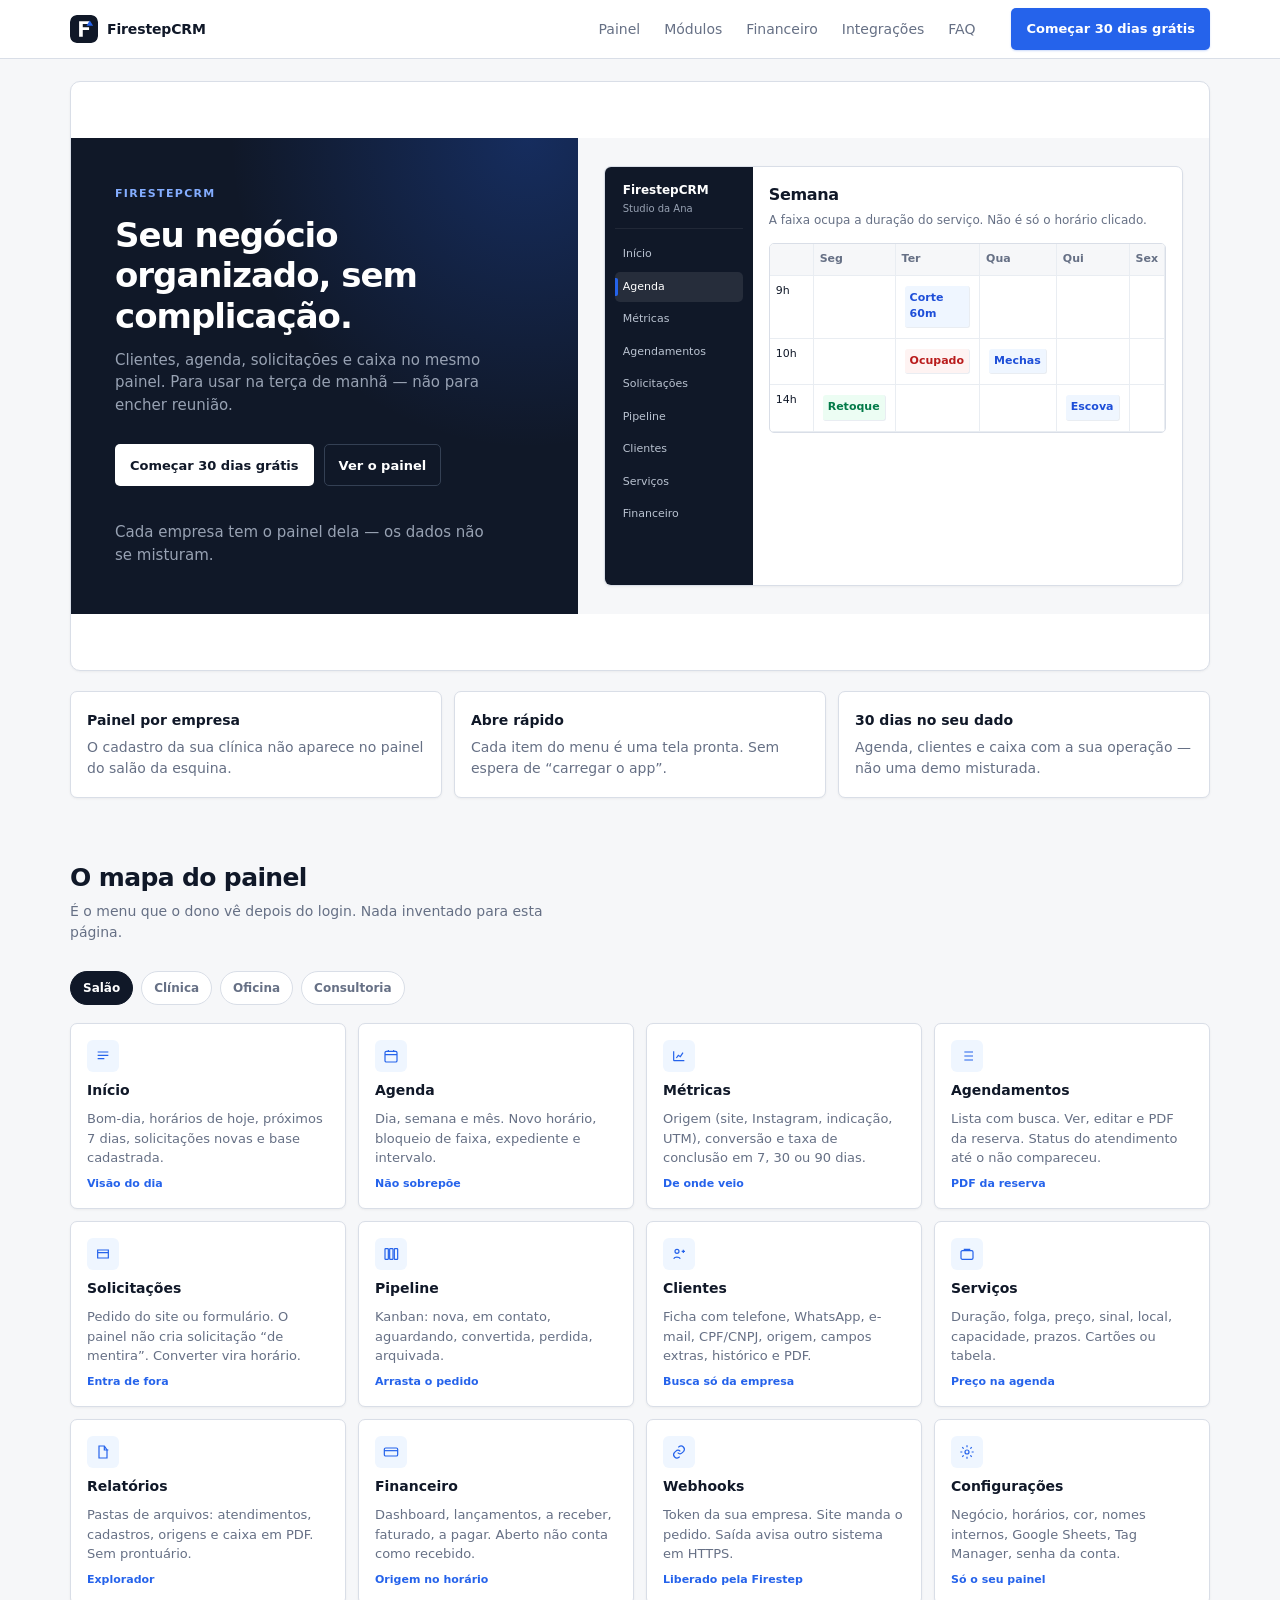
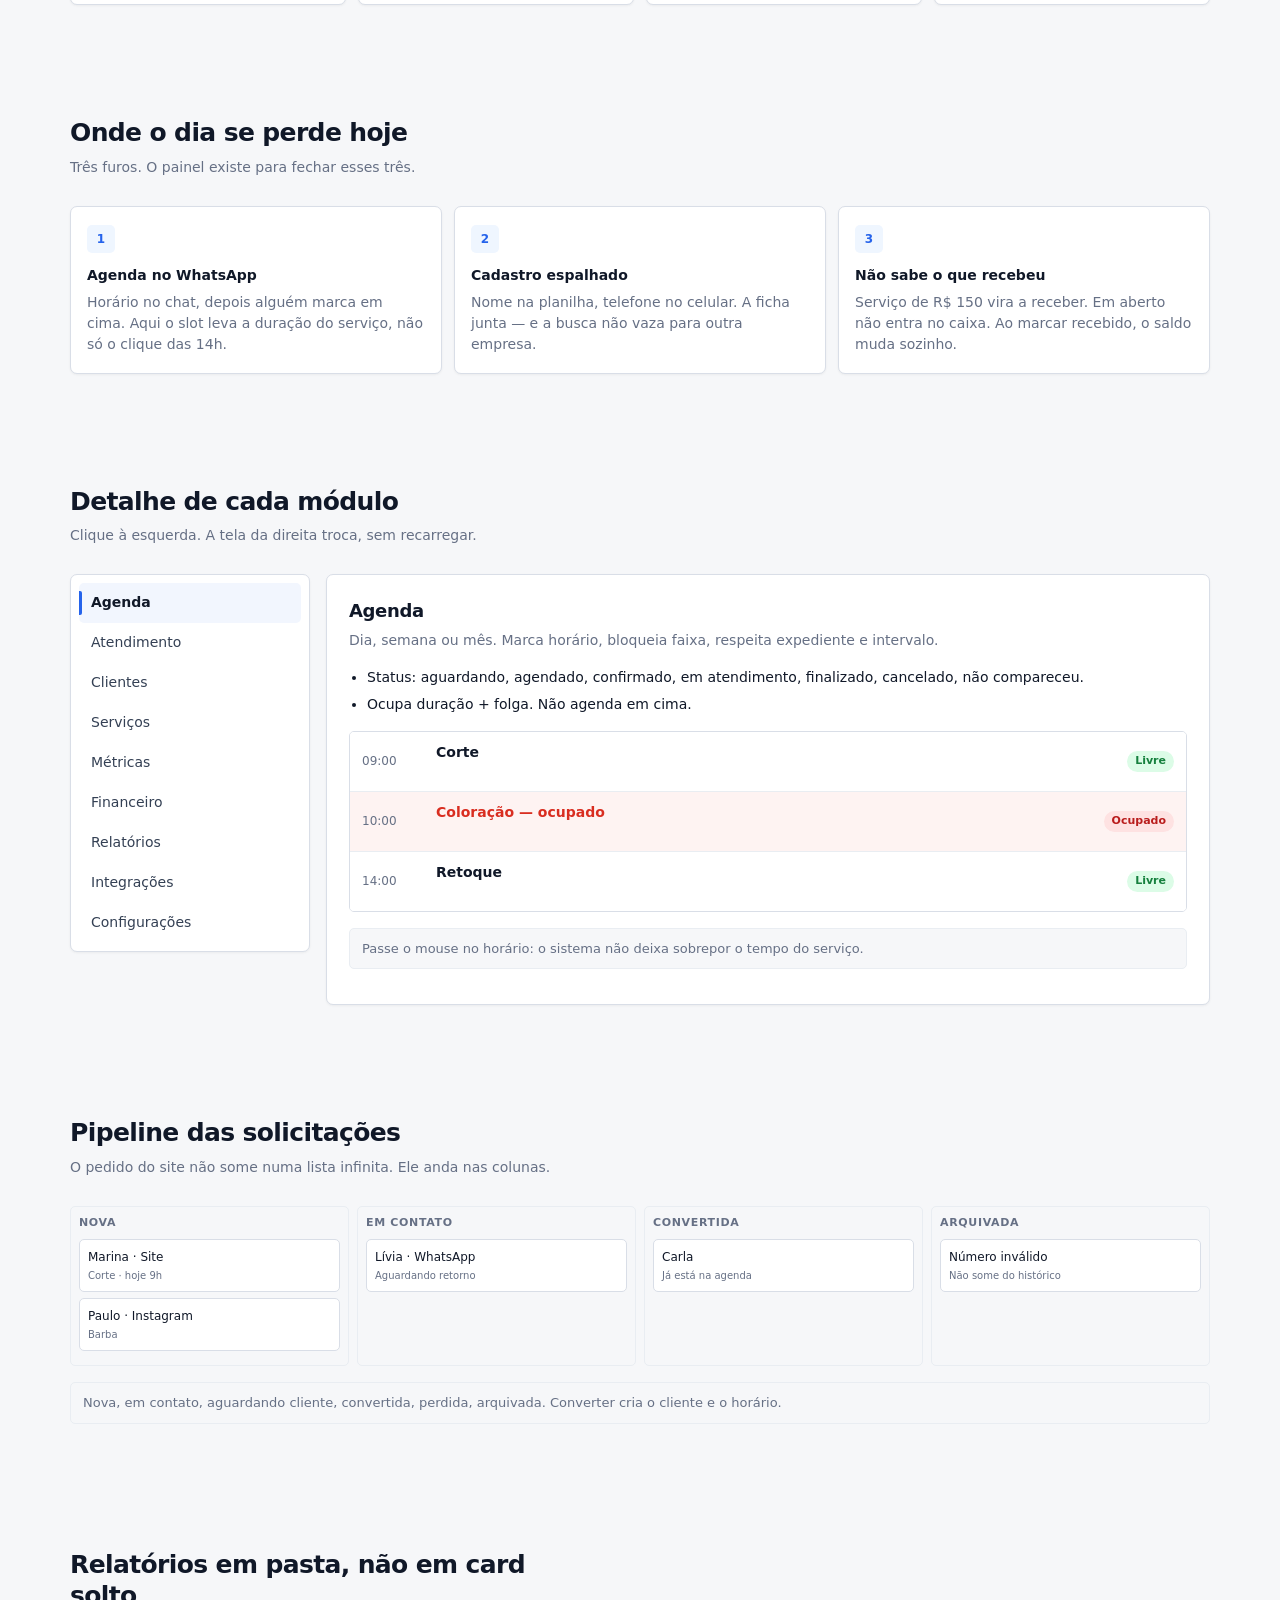
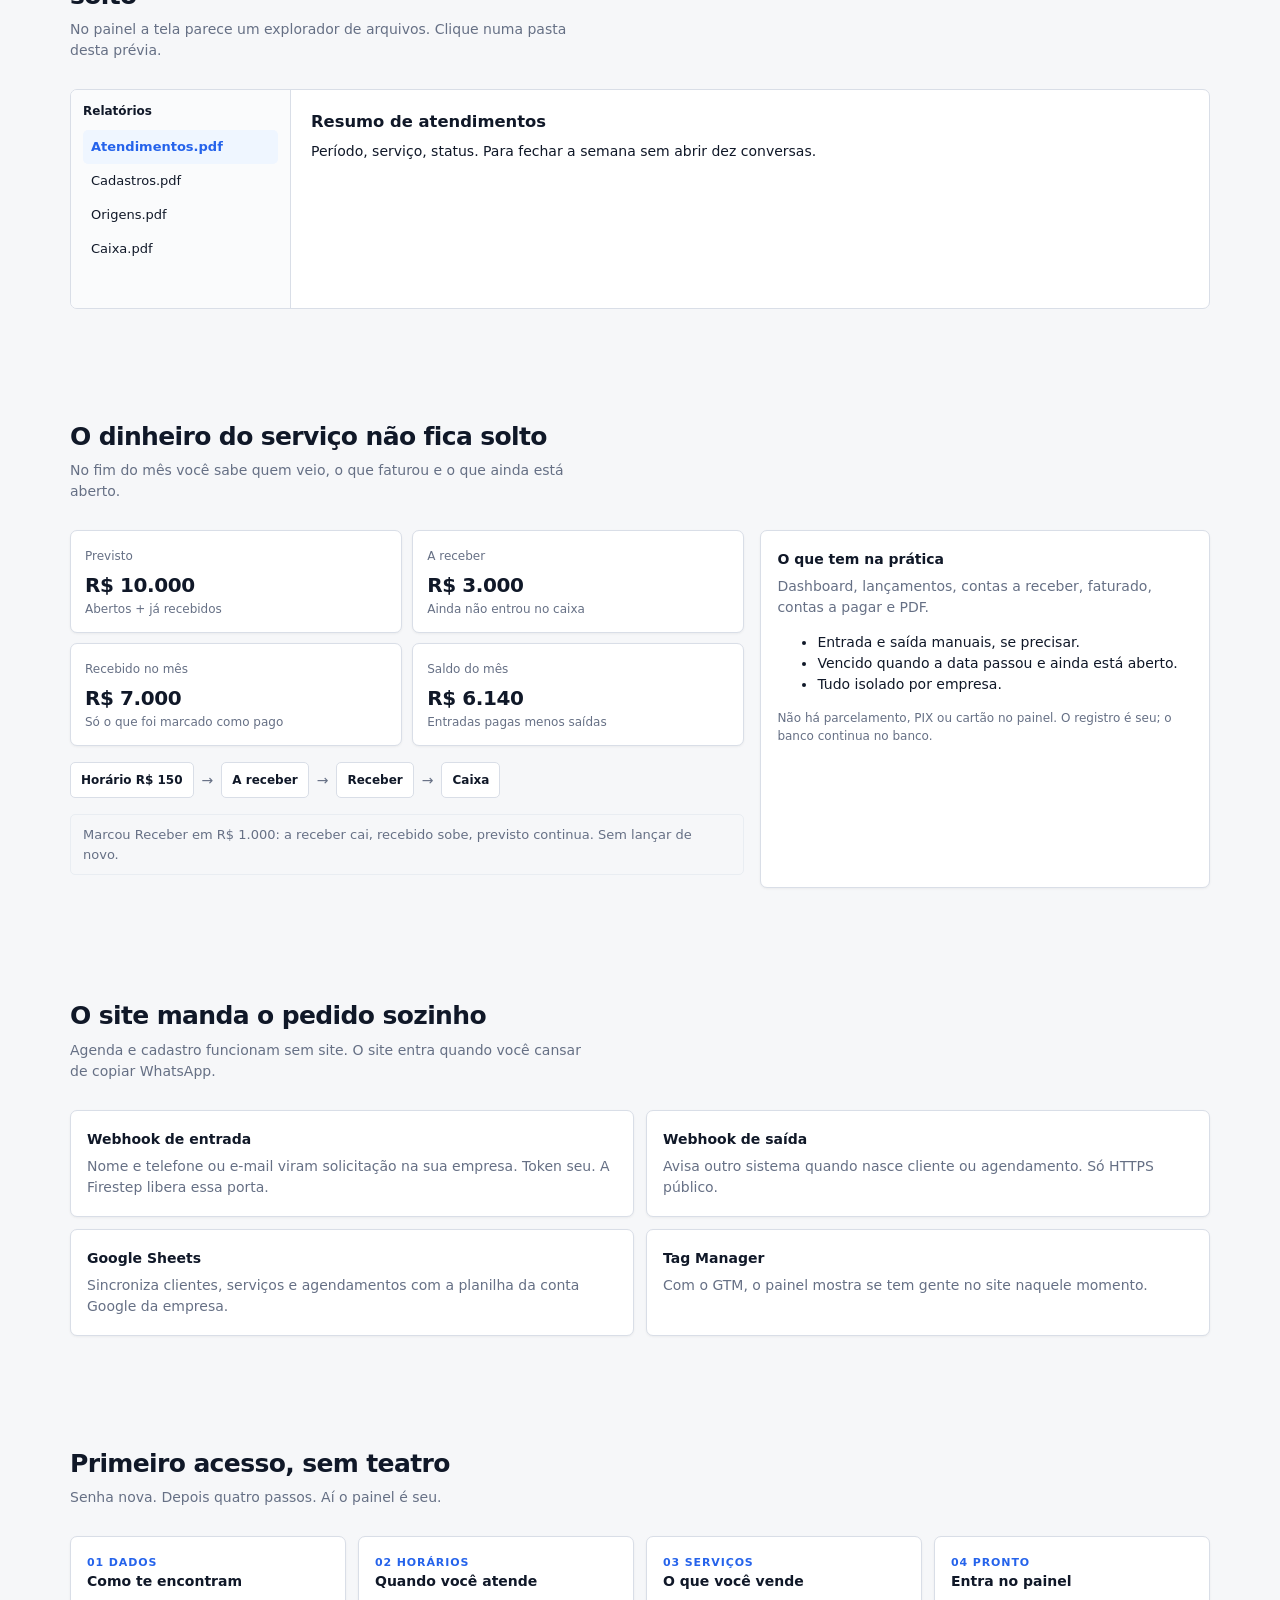
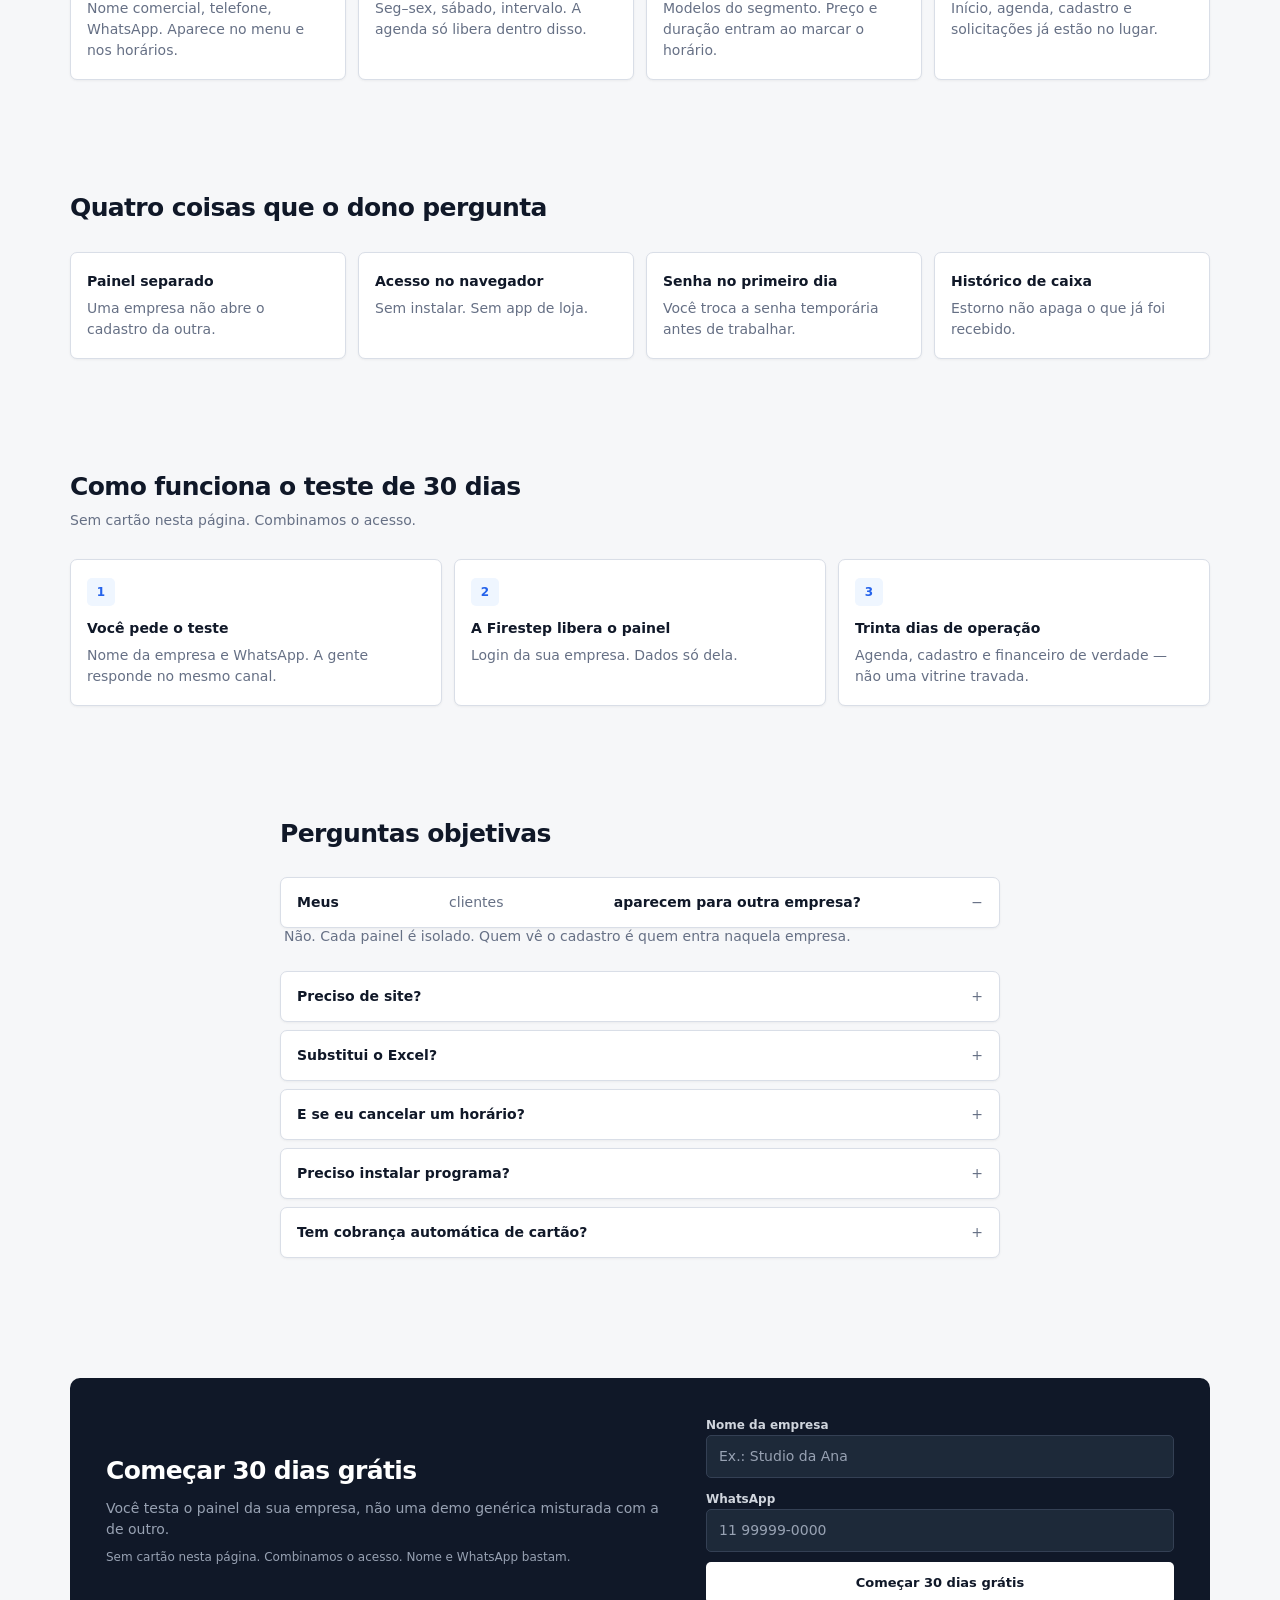
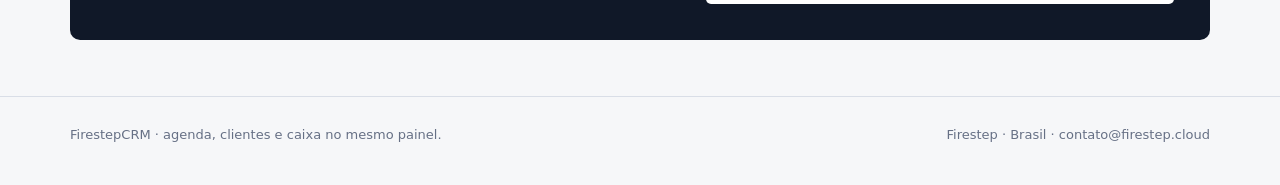
==== Firestep.cloud/index.html @ 58e5aec6 "Sync the landing copy and form with the standalone Vercel deploy. Co-authored-by: Cursor <cursoragen" ====
<!DOCTYPE html>
<html lang="pt-BR">
<head>
  <meta charset="utf-8">
  <meta name="viewport" content="width=device-width, initial-scale=1">
  <title>FirestepCRM | Agenda, clientes e caixa no mesmo painel</title>
  <meta name="description" content="CRM para salão, clínica, oficina e serviços: agenda que respeita a duração, ficha de clientes, pedidos do site, pipeline, métricas, PDFs e financeiro com contas a receber. Teste 30 dias grátis. Cada empresa no próprio painel.">
  <meta name="robots" content="index, follow">
  <meta name="author" content="Firestep">
  <meta name="theme-color" content="#101828">
  <link rel="canonical" href="https://firestep.cloud/">
  <link rel="icon" href="favicon.svg" type="image/svg+xml">
  <link rel="apple-touch-icon" href="favicon.svg">
  <meta property="og:type" content="website">
  <meta property="og:locale" content="pt_BR">
  <meta property="og:site_name" content="FirestepCRM">
  <meta property="og:url" content="https://firestep.cloud/">
  <meta property="og:title" content="FirestepCRM | Agenda, clientes e caixa no mesmo painel">
  <meta property="og:description" content="Painel por empresa: agenda, cadastro, pedidos do site e contas a receber. 30 dias para testar com os seus dados.">
  <meta property="og:image" content="https://firestep.cloud/favicon.svg">
  <meta name="twitter:card" content="summary">
  <meta name="twitter:title" content="FirestepCRM | Agenda, clientes e caixa no mesmo painel">
  <meta name="twitter:description" content="CRM operacional para quem agenda clientes. Teste grátis de 30 dias.">
  <link rel="stylesheet" href="styles.css">
  <script type="application/ld+json">
  {
    "@context": "https://schema.org",
    "@graph": [
      {
        "@type": "SoftwareApplication",
        "name": "FirestepCRM",
        "applicationCategory": "BusinessApplication",
        "operatingSystem": "Web",
        "url": "https://firestep.cloud/",
        "description": "Painel web por empresa com agenda, clientes, solicitações, pipeline, serviços, métricas, relatórios PDF, financeiro e webhooks.",
        "offers": {
          "@type": "Offer",
          "price": "0",
          "priceCurrency": "BRL",
          "description": "Teste gratuito de 30 dias"
        },
        "featureList": [
          "Agenda dia, semana e mês",
          "Agendamentos com PDF da reserva",
          "Solicitações do site por webhook",
          "Pipeline kanban",
          "Cadastro de clientes e campos extras",
          "Catálogo de serviços com duração e preço",
          "Métricas de origem e conversão",
          "Relatórios em PDF",
          "Financeiro: a receber, faturado, a pagar, lançamentos",
          "Google Sheets e Google Tag Manager",
          "Painel isolado por empresa"
        ],
        "publisher": { "@type": "Organization", "name": "Firestep", "url": "https://firestep.cloud/" }
      },
      {
        "@type": "FAQPage",
        "mainEntity": [
          { "@type": "Question", "name": "Meus clientes aparecem para outra empresa?", "acceptedAnswer": { "@type": "Answer", "text": "Não. Cada painel é isolado. Quem vê o cadastro é quem entra naquela empresa." } },
          { "@type": "Question", "name": "Preciso de site?", "acceptedAnswer": { "@type": "Answer", "text": "Não. Agenda e cadastro funcionam sozinhos. O site só entra se você quiser que o formulário caia no painel." } },
          { "@type": "Question", "name": "Substitui o Excel?", "acceptedAnswer": { "@type": "Answer", "text": "Agenda, cadastro e caixa passam a ter a mesma origem. A planilha vira exportação, não o lugar onde o horário mora." } },
          { "@type": "Question", "name": "E se eu cancelar um horário?", "acceptedAnswer": { "@type": "Answer", "text": "Se ainda não recebeu, a conta a receber sai da projeção. Se já recebeu, o histórico fica e o estorno entra no caixa." } },
          { "@type": "Question", "name": "Preciso instalar programa?", "acceptedAnswer": { "@type": "Answer", "text": "Não. É o painel no navegador. Não há app nas lojas." } },
          { "@type": "Question", "name": "Tem cobrança automática de cartão?", "acceptedAnswer": { "@type": "Answer", "text": "Não. O financeiro registra o valor. PIX, boleto e maquininha continuam onde você já usa." } }
        ]
      }
    ]
  }
  </script>
</head>
<body>
  <a class="skip" href="#conteudo">Ir para o conteúdo</a>

  <header class="site-head" id="topo">
    <div class="wrap inner">
      <a class="logo" href="#topo">
        <img src="favicon.svg" width="28" height="28" alt="">
        FirestepCRM
      </a>
      <nav class="nav-main" aria-label="Seções">
        <a href="#mapa">Painel</a>
        <a href="#modulos">Módulos</a>
        <a href="#financeiro">Financeiro</a>
        <a href="#integracoes">Integrações</a>
        <a href="#faq">FAQ</a>
      </nav>
      <a class="btn btn-primary head-cta" href="#teste">Começar 30 dias grátis</a>
      <button class="hamb" type="button" aria-expanded="false" aria-controls="menu-m" aria-label="Abrir menu">☰</button>
    </div>
    <div class="wrap mobile-nav" id="menu-m" hidden>
      <a href="#mapa">Painel</a>
      <a href="#modulos">Módulos</a>
      <a href="#financeiro">Financeiro</a>
      <a href="#integracoes">Integrações</a>
      <a href="#faq">FAQ</a>
      <a class="btn btn-primary btn-wide" href="#teste" style="margin-top:8px">Começar 30 dias grátis</a>
    </div>
  </header>

  <main id="conteudo">
    <div class="wrap">
      <section class="hero" aria-labelledby="hero-title">
        <div class="hero-copy">
          <div>
            <div class="kicker">FIRESTEPCRM</div>
            <h1 id="hero-title">Seu negócio organizado, sem complicação.</h1>
            <p>
              <span data-term="clients">Clientes</span>, agenda, solicitações e caixa no mesmo painel.
              Para usar na terça de manhã — não para encher reunião.
            </p>
            <div class="hero-actions">
              <a class="btn btn-navy btn-wide-m" href="#teste">Começar 30 dias grátis</a>
              <a class="btn btn-ghost btn-wide-m" href="#mapa" style="background:transparent;color:#fff;border-color:#344054">Ver o painel</a>
            </div>
          </div>
          <p class="proof">Cada empresa tem o painel dela — os dados não se misturam.</p>
        </div>
        <div class="hero-panel">
          <div class="mock" role="img" aria-label="Prévia da agenda no painel FirestepCRM">
            <div class="mock-side" aria-hidden="true">
              <div class="mock-brand">FirestepCRM<small>Studio da Ana</small></div>
              <div class="mock-nav">
                <span>Início</span>
                <b>Agenda</b>
                <span>Métricas</span>
                <span>Agendamentos</span>
                <span>Solicitações</span>
                <span>Pipeline</span>
                <span data-term="clients">Clientes</span>
                <span>Serviços</span>
                <span>Financeiro</span>
              </div>
            </div>
            <div class="mock-main">
              <p class="mock-h">Semana</p>
              <p class="mock-sub">A faixa ocupa a duração do serviço. Não é só o horário clicado.</p>
              <div class="cal" aria-hidden="true">
                <b></b><b>Seg</b><b>Ter</b><b>Qua</b><b>Qui</b><b>Sex</b>
                <span>9h</span><i></i><i><span class="ev">Corte 60m</span></i><i></i><i></i><i></i>
                <span>10h</span><i></i><i><span class="ev ev2">Ocupado</span></i><i><span class="ev">Mechas</span></i><i></i><i></i>
                <span>14h</span><i><span class="ev ev3">Retoque</span></i><i></i><i></i><i><span class="ev">Escova</span></i><i></i>
              </div>
            </div>
          </div>
        </div>
      </section>

      <div class="trust" id="produto">
        <article>
          <h3>Painel por empresa</h3>
          <p>O cadastro da sua clínica não aparece no painel do salão da esquina.</p>
        </article>
        <article>
          <h3>Abre rápido</h3>
          <p>Cada item do menu é uma tela pronta. Sem espera de “carregar o app”.</p>
        </article>
        <article>
          <h3>30 dias no seu dado</h3>
          <p>Agenda, <span data-term="clients-l">clientes</span> e caixa com a sua operação — não uma demo misturada.</p>
        </article>
      </div>
    </div>

    <section id="mapa">
      <div class="wrap">
        <div class="sec-head">
          <h2>O mapa do painel</h2>
          <p>É o menu que o dono vê depois do login. Nada inventado para esta página.</p>
        </div>
        <div class="chips" role="group" aria-label="Tipo de negócio">
          <button class="chip" type="button" data-seg="salao" aria-pressed="true">Salão</button>
          <button class="chip" type="button" data-seg="clinica" aria-pressed="false">Clínica</button>
          <button class="chip" type="button" data-seg="oficina" aria-pressed="false">Oficina</button>
          <button class="chip" type="button" data-seg="consultoria" aria-pressed="false">Consultoria</button>
        </div>
        <div class="map">
          <a href="#modulos">
            <span class="ico-box" aria-hidden="true"><svg viewBox="0 0 24 24" fill="none" stroke="currentColor" stroke-width="1.8"><path d="M4 11h16M4 6h16M4 16h10"/></svg></span>
            <h3>Início</h3>
            <p>Bom-dia, horários de hoje, próximos 7 dias, solicitações novas e base cadastrada.</p>
            <span class="tag">Visão do dia</span>
          </a>
          <a href="#modulos">
            <span class="ico-box" aria-hidden="true"><svg viewBox="0 0 24 24" fill="none" stroke="currentColor" stroke-width="1.8"><rect x="3" y="5" width="18" height="16" rx="2"/><path d="M3 10h18M8 5V3M16 5V3"/></svg></span>
            <h3>Agenda</h3>
            <p>Dia, semana e mês. Novo horário, bloqueio de faixa, expediente e intervalo.</p>
            <span class="tag">Não sobrepõe</span>
          </a>
          <a href="#modulos">
            <span class="ico-box" aria-hidden="true"><svg viewBox="0 0 24 24" fill="none" stroke="currentColor" stroke-width="1.8"><path d="M4 19V5M4 19h16M8 15l3-4 3 2 4-6"/></svg></span>
            <h3>Métricas</h3>
            <p>Origem (site, Instagram, indicação, UTM), conversão e taxa de conclusão em 7, 30 ou 90 dias.</p>
            <span class="tag">De onde veio</span>
          </a>
          <a href="#modulos">
            <span class="ico-box" aria-hidden="true"><svg viewBox="0 0 24 24" fill="none" stroke="currentColor" stroke-width="1.8"><path d="M8 6h13M8 12h13M8 18h13M3 6h.01M3 12h.01M3 18h.01"/></svg></span>
            <h3>Agendamentos</h3>
            <p>Lista com busca. Ver, editar e PDF da reserva. Status do atendimento até o não compareceu.</p>
            <span class="tag">PDF da reserva</span>
          </a>
          <a href="#modulos">
            <span class="ico-box" aria-hidden="true"><svg viewBox="0 0 24 24" fill="none" stroke="currentColor" stroke-width="1.8"><path d="M4 6h16v12H4zM4 10h16"/></svg></span>
            <h3>Solicitações</h3>
            <p>Pedido do site ou formulário. O painel não cria solicitação “de mentira”. Converter vira horário.</p>
            <span class="tag">Entra de fora</span>
          </a>
          <a href="#pipeline">
            <span class="ico-box" aria-hidden="true"><svg viewBox="0 0 24 24" fill="none" stroke="currentColor" stroke-width="1.8"><rect x="3" y="4" width="5" height="16" rx="1"/><rect x="10" y="4" width="5" height="16" rx="1"/><rect x="17" y="4" width="5" height="16" rx="1"/></svg></span>
            <h3>Pipeline</h3>
            <p>Kanban: nova, em contato, aguardando, convertida, perdida, arquivada.</p>
            <span class="tag">Arrasta o pedido</span>
          </a>
          <a href="#modulos">
            <span class="ico-box" aria-hidden="true"><svg viewBox="0 0 24 24" fill="none" stroke="currentColor" stroke-width="1.8"><circle cx="9" cy="8" r="3"/><path d="M4 19c1.5-3 8-3 10 0M16 8h5M18.5 5.5v5"/></svg></span>
            <h3 data-term="clients">Clientes</h3>
            <p>Ficha com telefone, WhatsApp, e-mail, CPF/CNPJ, origem, campos extras, histórico e PDF.</p>
            <span class="tag">Busca só da empresa</span>
          </a>
          <a href="#modulos">
            <span class="ico-box" aria-hidden="true"><svg viewBox="0 0 24 24" fill="none" stroke="currentColor" stroke-width="1.8"><rect x="3" y="7" width="18" height="13" rx="2"/><path d="M8 7V5h8v2"/></svg></span>
            <h3>Serviços</h3>
            <p>Duração, folga, preço, sinal, local, capacidade, prazos. Cartões ou tabela.</p>
            <span class="tag">Preço na agenda</span>
          </a>
          <a href="#relatorios">
            <span class="ico-box" aria-hidden="true"><svg viewBox="0 0 24 24" fill="none" stroke="currentColor" stroke-width="1.8"><path d="M14 3H6v18h12V9z"/><path d="M14 3v6h6"/></svg></span>
            <h3>Relatórios</h3>
            <p>Pastas de arquivos: atendimentos, cadastros, origens e caixa em PDF. Sem prontuário.</p>
            <span class="tag">Explorador</span>
          </a>
          <a href="#financeiro">
            <span class="ico-box" aria-hidden="true"><svg viewBox="0 0 24 24" fill="none" stroke="currentColor" stroke-width="1.8"><rect x="2" y="6" width="20" height="12" rx="2"/><path d="M2 10h20"/></svg></span>
            <h3>Financeiro</h3>
            <p>Dashboard, lançamentos, a receber, faturado, a pagar. Aberto não conta como recebido.</p>
            <span class="tag">Origem no horário</span>
          </a>
          <a href="#integracoes">
            <span class="ico-box" aria-hidden="true"><svg viewBox="0 0 24 24" fill="none" stroke="currentColor" stroke-width="1.8"><path d="M10 13a5 5 0 0 0 7 0l2-2a5 5 0 0 0-7-7l-1 1"/><path d="M14 11a5 5 0 0 0-7 0l-2 2a5 5 0 0 0 7 7l1-1"/></svg></span>
            <h3>Webhooks</h3>
            <p>Token da sua empresa. Site manda o pedido. Saída avisa outro sistema em HTTPS.</p>
            <span class="tag">Liberado pela Firestep</span>
          </a>
          <a href="#primeiro">
            <span class="ico-box" aria-hidden="true"><svg viewBox="0 0 24 24" fill="none" stroke="currentColor" stroke-width="1.8"><circle cx="12" cy="12" r="3"/><path d="M12 2v3M12 19v3M4.9 4.9l2.1 2.1M17 17l2.1 2.1M2 12h3M19 12h3M4.9 19.1 7 17M17 7l2.1-2.1"/></svg></span>
            <h3>Configurações</h3>
            <p>Negócio, horários, cor, nomes internos, Google Sheets, Tag Manager, senha da conta.</p>
            <span class="tag">Só o seu painel</span>
          </a>
        </div>
      </div>
    </section>

    <section>
      <div class="wrap">
        <div class="sec-head">
          <h2>Onde o dia se perde hoje</h2>
          <p>Três furos. O painel existe para fechar esses três.</p>
        </div>
        <div class="prob">
          <article class="card card-hover">
            <div class="num">1</div>
            <h3>Agenda no WhatsApp</h3>
            <p>Horário no chat, depois alguém marca em cima. Aqui o slot leva a duração do serviço, não só o clique das 14h.</p>
          </article>
          <article class="card card-hover">
            <div class="num">2</div>
            <h3>Cadastro espalhado</h3>
            <p>Nome na planilha, telefone no celular. A ficha junta — e a busca não vaza para outra empresa.</p>
          </article>
          <article class="card card-hover">
            <div class="num">3</div>
            <h3>Não sabe o que recebeu</h3>
            <p>Serviço de R$ 150 vira a receber. Em aberto não entra no caixa. Ao marcar recebido, o saldo muda sozinho.</p>
          </article>
        </div>
      </div>
    </section>

    <section id="modulos">
      <div class="wrap">
        <div class="sec-head">
          <h2>Detalhe de cada módulo</h2>
          <p>Clique à esquerda. A tela da direita troca, sem recarregar.</p>
        </div>
        <div class="tour">
          <div class="tour-nav" role="tablist" aria-label="Módulos">
            <button type="button" role="tab" aria-selected="true" aria-controls="p-agenda" id="t-agenda">Agenda</button>
            <button type="button" role="tab" aria-selected="false" aria-controls="p-atend" id="t-atend">Atendimento</button>
            <button type="button" role="tab" aria-selected="false" aria-controls="p-cli" id="t-cli"><span data-term="clients">Clientes</span></button>
            <button type="button" role="tab" aria-selected="false" aria-controls="p-svc" id="t-svc">Serviços</button>
            <button type="button" role="tab" aria-selected="false" aria-controls="p-met" id="t-met">Métricas</button>
            <button type="button" role="tab" aria-selected="false" aria-controls="p-fin" id="t-fin">Financeiro</button>
            <button type="button" role="tab" aria-selected="false" aria-controls="p-rel" id="t-rel">Relatórios</button>
            <button type="button" role="tab" aria-selected="false" aria-controls="p-int" id="t-int">Integrações</button>
            <button type="button" role="tab" aria-selected="false" aria-controls="p-cfg" id="t-cfg">Configurações</button>
          </div>
          <div class="tour-panel">
            <div id="p-agenda" role="tabpanel" data-panel>
              <h3>Agenda</h3>
              <p class="lead">Dia, semana ou mês. Marca horário, bloqueia faixa, respeita expediente e intervalo.</p>
              <ul>
                <li>Status: aguardando, agendado, confirmado, em atendimento, finalizado, cancelado, não compareceu.</li>
                <li>Ocupa duração + folga. Não agenda em cima.</li>
              </ul>
              <div class="day" aria-label="Simulação de um dia">
                <div class="slot" tabindex="0"><time>09:00</time><div><b>Corte</b><div class="dur">60 min livres</div></div><span class="badge">Livre</span></div>
                <div class="slot busy" tabindex="0"><time>10:00</time><div><b>Coloração — ocupado</b><div class="dur">120 min: o próximo só depois disso</div></div><span class="badge">Ocupado</span></div>
                <div class="slot" tabindex="0"><time>14:00</time><div><b>Retoque</b><div class="dur">45 min livres</div></div><span class="badge">Livre</span></div>
              </div>
              <p class="note">Passe o mouse no horário: o sistema não deixa sobrepor o tempo do serviço.</p>
            </div>
            <div id="p-atend" role="tabpanel" data-panel hidden>
              <h3>Atendimento</h3>
              <p class="lead">Lista de <span data-term="appointments-l">agendamentos</span> com busca e filtro. Pedido do site vira solicitação.</p>
              <ul>
                <li>Ver (sem editar), editar e PDF da reserva.</li>
                <li>Serviço de R$ 150 gera a receber de R$ 150, origem “Agendamento”. Sem duplicar.</li>
                <li>Cancelou antes de receber: some das projeções. Já recebeu: histórico + estorno.</li>
              </ul>
              <p class="note">Solicitação nasce fora do painel, com o token da sua empresa.</p>
            </div>
            <div id="p-cli" role="tabpanel" data-panel hidden>
              <h3 data-term="clients">Clientes</h3>
              <p class="lead">Nome, telefone, WhatsApp, e-mail, CPF ou CNPJ, nascimento, origem, observação e campos extras.</p>
              <ul>
                <li>Ficha com último e próximo horário. Agendar a partir da ficha. PDF do resumo.</li>
                <li>Busca só da sua empresa.</li>
              </ul>
              <p class="note">Não é prontuário. É quem senta na cadeira — ou no consultório.</p>
            </div>
            <div id="p-svc" role="tabpanel" data-panel hidden>
              <h3>Serviços</h3>
              <p class="lead">Duração, folga, preço, sinal, cor, local (presencial, online, domicílio), capacidade, prazos e instruções.</p>
              <ul>
                <li>Cartões ou tabela.</li>
                <li>Preço novo atualiza a receber em aberto. Já pago não reescreve o passado.</li>
              </ul>
              <p class="note">A agenda usa a duração. O financeiro usa o preço. Uma fonte.</p>
            </div>
            <div id="p-met" role="tabpanel" data-panel hidden>
              <h3>Métricas</h3>
              <p class="lead">Novos cadastros, solicitações, conversão em agenda e taxa de conclusão. Período 7, 30 ou 90 dias.</p>
              <ul>
                <li>Origem: site, WhatsApp, Instagram, indicação, UTM se o site mandar.</li>
                <li>Funil: recebidas → em contato → agendadas → finalizadas.</li>
                <li>Aviso de gente no site se o Tag Manager estiver ligado.</li>
              </ul>
              <div class="bars">
                <div class="bar-row"><span>Site</span><div class="bar"><i style="width:78%"></i></div><b>18</b></div>
                <div class="bar-row"><span>Indicação</span><div class="bar"><i style="width:52%"></i></div><b>12</b></div>
                <div class="bar-row"><span>Instagram</span><div class="bar"><i style="width:35%"></i></div><b>8</b></div>
              </div>
            </div>
            <div id="p-fin" role="tabpanel" data-panel hidden>
              <h3>Financeiro</h3>
              <p class="lead">Dashboard, lançamentos, a receber, faturado, a pagar e PDF. Aberto não é caixa.</p>
              <ul>
                <li>Previsto, a receber, recebido no mês, saldo. Vencido se a data passou.</li>
                <li><span data-term="appointment-l">Agendamento</span> com preço vira a receber, com origem.</li>
              </ul>
              <p class="note">A seção financeira desta página mostra os quatro números como no painel.</p>
            </div>
            <div id="p-rel" role="tabpanel" data-panel hidden>
              <h3>Relatórios</h3>
              <p class="lead">Pastas, como um explorador. Você escolhe o PDF e baixa.</p>
              <ul>
                <li>Atendimentos, <span data-term="clients-l">clientes</span>, origens e caixa.</li>
                <li>O PDF do caixa usa as mesmas contas — não um total de marketing.</li>
              </ul>
              <p class="note">Sem prontuário clínico. Só operação.</p>
            </div>
            <div id="p-int" role="tabpanel" data-panel hidden>
              <h3>Integrações</h3>
              <p class="lead">Site manda nome e telefone. Sheets e Tag Manager se você ligar.</p>
              <ul>
                <li>Entrada com token. Saída só HTTPS público.</li>
                <li>Onboarding: nome, WhatsApp, horários, serviços, senha nova.</li>
              </ul>
              <p class="note">Não é chat nem disparo em massa. É o pedido chegando no painel.</p>
            </div>
            <div id="p-cfg" role="tabpanel" data-panel hidden>
              <h3>Configurações</h3>
              <p class="lead">Negócio, cor, nomes internos, horários da semana, conta.</p>
              <ul>
                <li>Abas: visão geral, negócio, horários, avançado, integrações, conta.</li>
                <li>Cada empresa só vê a própria configuração.</li>
              </ul>
              <p class="note">No seu painel você administra a empresa. A Firestep administra a plataforma.</p>
            </div>
          </div>
        </div>
      </div>
    </section>

    <section id="pipeline">
      <div class="wrap">
        <div class="sec-head">
          <h2>Pipeline das solicitações</h2>
          <p>O pedido do site não some numa lista infinita. Ele anda nas colunas.</p>
        </div>
        <div class="kanban" aria-hidden="true">
          <div class="col"><h4>Nova</h4><div class="pill">Marina · Site<small>Corte · hoje 9h</small></div><div class="pill">Paulo · Instagram<small>Barba</small></div></div>
          <div class="col"><h4>Em contato</h4><div class="pill">Lívia · WhatsApp<small>Aguardando retorno</small></div></div>
          <div class="col"><h4>Convertida</h4><div class="pill">Carla<small>Já está na agenda</small></div></div>
          <div class="col"><h4>Arquivada</h4><div class="pill">Número inválido<small>Não some do histórico</small></div></div>
        </div>
        <p class="note">Nova, em contato, aguardando cliente, convertida, perdida, arquivada. Converter cria o <span data-term="client-l">cliente</span> e o horário.</p>
      </div>
    </section>

    <section id="relatorios">
      <div class="wrap">
        <div class="sec-head">
          <h2>Relatórios em pasta, não em card solto</h2>
          <p>No painel a tela parece um explorador de arquivos. Clique numa pasta desta prévia.</p>
        </div>
        <div class="fx">
          <div class="fx-side" role="tablist" aria-label="Pastas de relatório">
            <strong>Relatórios</strong>
            <button type="button" data-doc="atend" aria-pressed="true">Atendimentos.pdf</button>
            <button type="button" data-doc="cli" aria-pressed="false">Cadastros.pdf</button>
            <button type="button" data-doc="orig" aria-pressed="false">Origens.pdf</button>
            <button type="button" data-doc="caixa" aria-pressed="false">Caixa.pdf</button>
          </div>
          <div class="fx-doc">
            <div data-doc-panel="atend">
              <h3>Resumo de atendimentos</h3>
              <p class="lead" style="margin:0">Período, serviço, status. Para fechar a semana sem abrir dez conversas.</p>
            </div>
            <div data-doc-panel="cli" hidden>
              <h3>Resumo de cadastros</h3>
              <p class="lead" style="margin:0">Base da empresa, sem misturar com outra. Dá para filtrar ativo e inativo.</p>
            </div>
            <div data-doc-panel="orig" hidden>
              <h3>Resumo de origens</h3>
              <p class="lead" style="margin:0">Site, indicação, Instagram, UTM. A mesma origem das métricas.</p>
            </div>
            <div data-doc-panel="caixa" hidden>
              <h3>Resumo do caixa</h3>
              <p class="lead" style="margin:0">Previsto, a receber e recebido com as contas reais. Aberto não entra como pago.</p>
            </div>
          </div>
        </div>
      </div>
    </section>

    <section id="financeiro">
      <div class="wrap">
        <div class="sec-head">
          <h2>O dinheiro do serviço não fica solto</h2>
          <p>No fim do mês você sabe quem veio, o que faturou e o que ainda está aberto.</p>
        </div>
        <div class="fin-grid">
          <div>
            <div class="fin-cards">
              <article class="card"><span class="tiny">Previsto</span><strong>R$ 10.000</strong><p class="tiny">Abertos + já recebidos</p></article>
              <article class="card"><span class="tiny">A receber</span><strong>R$ 3.000</strong><p class="tiny">Ainda não entrou no caixa</p></article>
              <article class="card"><span class="tiny">Recebido no mês</span><strong>R$ 7.000</strong><p class="tiny">Só o que foi marcado como pago</p></article>
              <article class="card"><span class="tiny">Saldo do mês</span><strong>R$ 6.140</strong><p class="tiny">Entradas pagas menos saídas</p></article>
            </div>
            <div class="flow" aria-hidden="true">
              <em>Horário R$ 150</em><span>→</span><em>A receber</em><span>→</span><em>Receber</em><span>→</span><em>Caixa</em>
            </div>
            <p class="note">Marcou Receber em R$ 1.000: a receber cai, recebido sobe, previsto continua. Sem lançar de novo.</p>
          </div>
          <article class="card">
            <h3>O que tem na prática</h3>
            <p style="margin-bottom:12px">Dashboard, lançamentos, contas a receber, faturado, contas a pagar e PDF.</p>
            <ul>
              <li>Entrada e saída manuais, se precisar.</li>
              <li>Vencido quando a data passou e ainda está aberto.</li>
              <li>Tudo isolado por empresa.</li>
            </ul>
            <p class="tiny" style="margin-top:12px">Não há parcelamento, PIX ou cartão no painel. O registro é seu; o banco continua no banco.</p>
          </article>
        </div>
      </div>
    </section>

    <section id="integracoes">
      <div class="wrap">
        <div class="sec-head">
          <h2>O site manda o pedido sozinho</h2>
          <p>Agenda e cadastro funcionam sem site. O site entra quando você cansar de copiar WhatsApp.</p>
        </div>
        <div class="int-grid">
          <article class="card card-hover">
            <h3>Webhook de entrada</h3>
            <p>Nome e telefone ou e-mail viram solicitação na sua empresa. Token seu. A Firestep libera essa porta.</p>
          </article>
          <article class="card card-hover">
            <h3>Webhook de saída</h3>
            <p>Avisa outro sistema quando nasce <span data-term="client-l">cliente</span> ou <span data-term="appointment-l">agendamento</span>. Só HTTPS público.</p>
          </article>
          <article class="card card-hover">
            <h3>Google Sheets</h3>
            <p>Sincroniza <span data-term="clients-l">clientes</span>, serviços e <span data-term="appointments-l">agendamentos</span> com a planilha da conta Google da empresa.</p>
          </article>
          <article class="card card-hover">
            <h3>Tag Manager</h3>
            <p>Com o GTM, o painel mostra se tem gente no site naquele momento.</p>
          </article>
        </div>
      </div>
    </section>

    <section id="primeiro">
      <div class="wrap">
        <div class="sec-head">
          <h2>Primeiro acesso, sem teatro</h2>
          <p>Senha nova. Depois quatro passos. Aí o painel é seu.</p>
        </div>
        <div class="onb">
          <article class="card"><div class="n">01 DADOS</div><h3>Como te encontram</h3><p>Nome comercial, telefone, WhatsApp. Aparece no menu e nos horários.</p></article>
          <article class="card"><div class="n">02 HORÁRIOS</div><h3>Quando você atende</h3><p>Seg–sex, sábado, intervalo. A agenda só libera dentro disso.</p></article>
          <article class="card"><div class="n">03 SERVIÇOS</div><h3>O que você vende</h3><p>Modelos do segmento. Preço e duração entram ao marcar o horário.</p></article>
          <article class="card"><div class="n">04 PRONTO</div><h3>Entra no painel</h3><p>Início, agenda, cadastro e solicitações já estão no lugar.</p></article>
        </div>
      </div>
    </section>

    <section>
      <div class="wrap">
        <div class="sec-head">
          <h2>Quatro coisas que o dono pergunta</h2>
        </div>
        <div class="safe">
          <article class="card"><h3>Painel separado</h3><p>Uma empresa não abre o cadastro da outra.</p></article>
          <article class="card"><h3>Acesso no navegador</h3><p>Sem instalar. Sem app de loja.</p></article>
          <article class="card"><h3>Senha no primeiro dia</h3><p>Você troca a senha temporária antes de trabalhar.</p></article>
          <article class="card"><h3>Histórico de caixa</h3><p>Estorno não apaga o que já foi recebido.</p></article>
        </div>
      </div>
    </section>

    <section>
      <div class="wrap">
        <div class="sec-head">
          <h2>Como funciona o teste de 30 dias</h2>
          <p>Sem cartão nesta página. Combinamos o acesso.</p>
        </div>
        <div class="steps">
          <article class="card"><div class="num">1</div><h3>Você pede o teste</h3><p>Nome da empresa e WhatsApp. A gente responde no mesmo canal.</p></article>
          <article class="card"><div class="num">2</div><h3>A Firestep libera o painel</h3><p>Login da sua empresa. Dados só dela.</p></article>
          <article class="card"><div class="num">3</div><h3>Trinta dias de operação</h3><p>Agenda, cadastro e financeiro de verdade — não uma vitrine travada.</p></article>
        </div>
      </div>
    </section>

    <section id="faq">
      <div class="wrap" style="max-width:720px">
        <div class="sec-head">
          <h2>Perguntas objetivas</h2>
        </div>
        <div class="faq">
          <div class="faq-item open">
            <button type="button" aria-expanded="true">Meus <span data-term="clients-l">clientes</span> aparecem para outra empresa?<span>−</span></button>
            <div class="ans">Não. Cada painel é isolado. Quem vê o cadastro é quem entra naquela empresa.</div>
          </div>
          <div class="faq-item">
            <button type="button" aria-expanded="false">Preciso de site?<span>+</span></button>
            <div class="ans">Não. Agenda e cadastro funcionam sozinhos. O site só entra se você quiser que o formulário caia no painel.</div>
          </div>
          <div class="faq-item">
            <button type="button" aria-expanded="false">Substitui o Excel?<span>+</span></button>
            <div class="ans">Agenda, cadastro e caixa passam a ter a mesma origem. Planilha vira exportação, não o lugar onde o horário mora.</div>
          </div>
          <div class="faq-item">
            <button type="button" aria-expanded="false">E se eu cancelar um horário?<span>+</span></button>
            <div class="ans">Se ainda não recebeu, a conta a receber sai da projeção. Se já recebeu, o histórico fica e o estorno entra no caixa.</div>
          </div>
          <div class="faq-item">
            <button type="button" aria-expanded="false">Preciso instalar programa?<span>+</span></button>
            <div class="ans">Não. É o painel no navegador. Não há app iOS/Android neste produto.</div>
          </div>
          <div class="faq-item">
            <button type="button" aria-expanded="false">Tem cobrança automática de cartão?<span>+</span></button>
            <div class="ans">Não. O financeiro registra o valor. PIX, boleto e maquininha continuam onde você já usa.</div>
          </div>
        </div>
      </div>
    </section>

    <section id="teste">
      <div class="wrap">
        <div class="cta-box">
          <div>
            <h2>Começar 30 dias grátis</h2>
            <p>Você testa o painel da sua empresa, não uma demo genérica misturada com a de outro.</p>
            <p class="legal">Sem cartão nesta página. Combinamos o acesso. Nome e WhatsApp bastam.</p>
          </div>
          <form class="cta-form" id="form-teste">
            <div>
              <label for="empresa">Nome da empresa</label>
              <input id="empresa" name="empresa" maxlength="80" autocomplete="organization" placeholder="Ex.: Studio da Ana">
            </div>
            <div>
              <label for="whats">WhatsApp</label>
              <input id="whats" name="whats" inputmode="tel" autocomplete="tel" placeholder="11 99999-0000">
            </div>
            <button class="btn btn-navy btn-wide" type="submit">Começar 30 dias grátis</button>
          </form>
        </div>
      </div>
    </section>
  </main>

  <footer>
    <div class="wrap foot">
      <div>FirestepCRM · agenda, <span data-term="clients-l">clientes</span> e caixa no mesmo painel.</div>
      <div>Firestep · Brasil · <a href="mailto:contato@firestep.cloud">contato@firestep.cloud</a></div>
    </div>
  </footer>
  <script src="script.js"></script>
</body>
</html>
---- Firestep.cloud/styles.css ----
:root {
  --navy: #101828;
  --navy-soft: #1d2939;
  --text: #101828;
  --muted: #667085;
  --line: #d9dee7;
  --line-soft: #e9edf2;
  --bg: #f6f7f9;
  --primary: #2563eb;
  --primary-soft: #eff6ff;
  --success: #12b76a;
  --danger: #d92d20;
  --radius: 7px;
  --shadow: 0 1px 3px rgba(16, 24, 40, 0.035), 0 1px 2px rgba(16, 24, 40, 0.02);
  --shadow-hover: 0 8px 22px rgba(16, 24, 40, 0.07);
  --max: 1140px;
}

* { box-sizing: border-box }
html { scroll-behavior: smooth }
html, body {
  margin: 0;
  background: var(--bg);
  color: var(--text);
  font: 14px/1.5 Inter, "Segoe UI", system-ui, -apple-system, sans-serif;
}
img, svg { display: block }
a { color: inherit; text-decoration: none }
button, input { font: inherit }
button { color: inherit; cursor: pointer }
:focus { outline: none }
:focus-visible { outline: 2px solid var(--primary); outline-offset: 2px }

.wrap { width: min(var(--max), calc(100% - 40px)); margin-inline: auto }
.skip {
  position: absolute; left: -999px; top: 8px;
}
.skip:focus { left: 12px; z-index: 80; background: #fff; padding: 8px 12px; border-radius: 5px }

/* Header */
.site-head {
  position: sticky; top: 0; z-index: 40;
  background: #fff;
  border-bottom: 1px solid var(--line);
}
.site-head .inner {
  display: flex; align-items: center; gap: 18px;
  min-height: 58px;
}
.logo {
  display: flex; align-items: center; gap: 9px;
  font-weight: 700; letter-spacing: -0.01em;
  flex-shrink: 0;
}
.logo-mark {
  width: 28px; height: 28px; border-radius: 6px; background: var(--navy);
  color: #fff; display: grid; place-items: center; font-size: 13px; font-weight: 800;
}
.logo-mark span { color: var(--primary); font-size: 10px; margin-top: -10px; margin-left: 10px; position: absolute }
.nav-main { display: flex; gap: 4px; margin-left: auto }
.nav-main a {
  padding: 7px 10px; border-radius: 5px; color: var(--muted); font-weight: 500;
}
.nav-main a:hover { color: var(--text); background: var(--bg) }
.head-cta { margin-left: 8px }
.hamb {
  display: none; margin-left: auto;
  width: 40px; height: 40px; border: 1px solid var(--line); border-radius: 5px; background: #fff;
}

/* Buttons */
.btn {
  display: inline-flex; align-items: center; justify-content: center; gap: 6px;
  border: 1px solid transparent; border-radius: 5px;
  padding: 8px 14px; font-weight: 600; font-size: 13px;
  min-height: 42px; white-space: nowrap;
  transition: background-color .15s ease, border-color .15s ease, filter .15s ease, transform .15s ease, box-shadow .15s ease;
}
.btn:hover { transform: translateY(-1px) }
.btn-primary {
  background: var(--primary); color: #fff;
  box-shadow: 0 1px 2px color-mix(in srgb, var(--primary) 24%, transparent);
}
.btn-primary:hover { filter: brightness(0.96) }
.btn-ghost { background: #fff; border-color: #d0d5dd; color: #344054 }
.btn-ghost:hover { background: #f9fafb; border-color: #98a2b3 }
.btn-navy { background: #fff; color: var(--navy); border-color: transparent }
.btn-wide { width: 100% }

/* Hero */
.hero {
  display: grid; grid-template-columns: 1.05fr 0.95fr;
  min-height: 540px; overflow: hidden;
  background: #fff; border: 1px solid var(--line); border-radius: 10px;
  margin: 22px auto 28px; box-shadow: var(--shadow);
}
.hero-copy {
  background:
    radial-gradient(ellipse at 90% 0%, rgba(37, 99, 235, 0.28), transparent 46%),
    var(--navy);
  color: #fff;
  padding: 48px 44px; display: flex; flex-direction: column; justify-content: space-between;
}
.site-head.is-scrolled { box-shadow: 0 4px 18px rgba(16, 24, 40, 0.06) }
.kicker {
  font-size: 11px; letter-spacing: .12em; font-weight: 700; color: #84adff;
}
.hero-copy h1 {
  font-size: 34px; line-height: 1.2; letter-spacing: -0.03em;
  margin: 12px 0; max-width: 400px; font-weight: 650;
}
.hero-copy p { color: #98a2b3; max-width: 390px; font-size: 15px; margin: 0 }
.hero-actions { display: flex; flex-wrap: wrap; gap: 10px; margin-top: 28px }
.proof { font-size: 12px; color: #d0d5dd; margin-top: 22px }
.hero-panel { padding: 28px 26px; background: var(--bg) }
.mock {
  background: #fff; border: 1px solid var(--line); border-radius: var(--radius);
  overflow: hidden; min-height: 420px; display: grid; grid-template-columns: 148px 1fr;
  box-shadow: var(--shadow);
}
.mock-side { background: var(--navy); color: #b9c2d0; padding: 14px 10px }
.mock-brand { color: #fff; font-weight: 700; font-size: 12px; padding: 0 8px 12px; border-bottom: 1px solid rgba(255,255,255,.07); margin-bottom: 10px }
.mock-brand small { display: block; color: #98a2b3; font-weight: 500; font-size: 10px; margin-top: 2px }
.mock-nav { display: flex; flex-direction: column; gap: 2px }
.mock-nav span, .mock-nav b {
  display: block; padding: 7px 8px; border-radius: 5px; font-size: 11px; font-weight: 500; position: relative;
}
.mock-nav b { background: rgba(255,255,255,.09); color: #fff }
.mock-nav b::before {
  content: ""; position: absolute; left: 0; top: 6px; bottom: 6px; width: 3px;
  background: var(--primary); border-radius: 0 2px 2px 0;
}
.mock-main { padding: 16px }
.mock-h { font-size: 16px; font-weight: 700; letter-spacing: -.02em; margin: 0 0 4px }
.mock-sub { color: var(--muted); font-size: 12px; margin: 0 0 14px }
.stats { display: grid; grid-template-columns: 1fr 1fr; gap: 8px }
.stat {
  border: 1px solid var(--line); border-radius: 5px; padding: 10px; background: #fff;
}
.stat span { display: block; font-size: 11px; color: var(--muted) }
.stat strong { font-size: 16px }

/* Sections */
section { padding: 56px 0 }
.sec-head { max-width: 520px; margin-bottom: 28px }
.sec-head h2 {
  font-size: 25px; line-height: 1.25; letter-spacing: -.025em; margin: 0 0 8px;
}
.sec-head p { margin: 0; color: var(--muted) }

.trust {
  display: grid; grid-template-columns: repeat(3, 1fr); gap: 12px;
  margin: -8px auto 8px;
}
.trust article, .card {
  background: #fff; border: 1px solid var(--line); border-radius: var(--radius);
  box-shadow: var(--shadow); padding: 18px 16px;
}
.card-hover { transition: transform .18s ease, box-shadow .18s ease }
.card-hover:hover { transform: translateY(-1px); box-shadow: var(--shadow-hover) }
.trust h3, .prob h3, .card h3 { margin: 0 0 6px; font-size: 14px }
.trust p, .prob p, .card p { margin: 0; color: var(--muted) }

.prob { display: grid; grid-template-columns: repeat(3, 1fr); gap: 12px }
.num {
  width: 28px; height: 28px; border-radius: 5px; background: var(--primary-soft); color: var(--primary);
  display: grid; place-items: center; font-weight: 700; font-size: 12px; margin-bottom: 12px;
}

.chips { display: flex; flex-wrap: wrap; gap: 8px; margin-bottom: 18px }
.chip {
  border: 1px solid var(--line); background: #fff; border-radius: 999px;
  padding: 6px 12px; min-height: 34px; color: var(--muted); font-weight: 600; font-size: 12px;
}
.chip[aria-pressed="true"] { background: var(--navy); color: #fff; border-color: var(--navy) }

/* Tour */
.tour { display: grid; grid-template-columns: 240px 1fr; gap: 16px; align-items: start }
.tour-nav {
  background: #fff; border: 1px solid var(--line); border-radius: var(--radius);
  padding: 8px; box-shadow: var(--shadow);
}
.tour-nav button {
  display: flex; width: 100%; text-align: left; align-items: center;
  padding: 9px 10px 9px 12px; border: 0; background: none; border-radius: 5px;
  color: #344054; font-weight: 500; position: relative; min-height: 40px;
}
.tour-nav button:hover { background: var(--bg) }
.tour-nav button[aria-selected="true"] {
  background: rgba(37, 99, 235, .06); color: var(--navy); font-weight: 600;
}
.tour-nav button[aria-selected="true"]::before {
  content: ""; position: absolute; left: 0; top: 8px; bottom: 8px; width: 3px;
  background: var(--primary); border-radius: 0 2px 2px 0;
}
.tour-panel {
  background: #fff; border: 1px solid var(--line); border-radius: var(--radius);
  padding: 22px; min-height: 340px; box-shadow: var(--shadow);
}
.tour-panel h3 { margin: 0 0 6px; font-size: 18px; letter-spacing: -.02em }
.tour-panel .lead { color: var(--muted); margin: 0 0 16px }
.tour-panel ul { margin: 0; padding-left: 18px; color: var(--text) }
.tour-panel li { margin: 6px 0 }
.note {
  margin-top: 16px; padding: 10px 12px; background: var(--bg); border-radius: 5px;
  color: var(--muted); font-size: 13px; border: 1px solid var(--line-soft);
}

/* Agenda sim */
.day {
  margin-top: 16px; border: 1px solid var(--line); border-radius: 5px; overflow: hidden;
}
.slot {
  display: grid; grid-template-columns: 64px 1fr auto; gap: 10px; align-items: center;
  padding: 10px 12px; border-top: 1px solid var(--line-soft); min-height: 52px; background: #fff;
  position: relative;
}
.slot:first-child { border-top: 0 }
.slot time { color: var(--muted); font-variant-numeric: tabular-nums; font-size: 12px }
.slot b { font-weight: 600 }
.slot .dur {
  font-size: 12px; color: var(--muted); opacity: 0; transition: opacity .15s ease;
}
.slot:hover .dur, .slot:focus-visible .dur { opacity: 1 }
.slot.busy { background: #fef3f2 }
.slot.busy b { color: var(--danger) }
.badge {
  font-size: 11px; font-weight: 600; padding: 2px 8px; border-radius: 999px;
  background: #dcfce7; color: #15803d;
}
.slot.busy .badge { background: #fee2e2; color: #b91c1c }

/* Finance */
.fin-grid { display: grid; grid-template-columns: 1.2fr .8fr; gap: 16px }
.fin-cards { display: grid; grid-template-columns: 1fr 1fr; gap: 10px }
.fin-cards .card { padding: 14px }
.fin-cards strong { display: block; font-size: 20px; letter-spacing: -.02em; margin-top: 4px }
.tiny { font-size: 12px; color: var(--muted); margin-top: 4px }

.int-grid, .steps, .safe { display: grid; gap: 12px }
.int-grid { grid-template-columns: repeat(2, 1fr) }
.steps { grid-template-columns: repeat(3, 1fr) }
.safe { grid-template-columns: repeat(4, 1fr) }

.faq button {
  width: 100%; text-align: left; background: #fff; border: 1px solid var(--line);
  border-radius: var(--radius); padding: 14px 16px; font-weight: 600;
  display: flex; justify-content: space-between; gap: 12px; align-items: center;
  box-shadow: var(--shadow);
}
.faq button + .ans { display: none; padding: 0 4px 16px; color: var(--muted) }
.faq-item.open .ans { display: block; margin-top: -2px }
.faq-item { margin-bottom: 8px }
.faq button span { color: var(--muted); font-weight: 500 }

.cta-box {
  background: var(--navy); color: #fff; border-radius: 10px; padding: 36px;
  display: grid; grid-template-columns: 1.1fr .9fr; gap: 28px; align-items: center;
}
.cta-box h2 { margin: 0 0 8px; font-size: 25px; letter-spacing: -.025em }
.cta-box p { margin: 0; color: #98a2b3 }
.cta-form { display: grid; gap: 10px }
.cta-form label { font-size: 12px; font-weight: 600; color: #d0d5dd }
.cta-form input {
  width: 100%; border: 1px solid #344054; background: var(--navy-soft); color: #fff;
  border-radius: 5px; padding: 10px 12px; min-height: 42px;
}
.cta-form input::placeholder { color: #98a2b3 }
.legal { font-size: 12px; color: #98a2b3; margin-top: 8px !important }

footer {
  border-top: 1px solid var(--line); padding: 28px 0 40px; color: var(--muted); font-size: 13px;
}
.foot { display: flex; justify-content: space-between; gap: 16px; flex-wrap: wrap }

.mobile-nav {
  display: none; border-top: 1px solid var(--line); padding: 8px 0 14px;
}
.mobile-nav a { display: block; padding: 10px 0; color: var(--text); font-weight: 500 }

.logo img { width: 28px; height: 28px; border-radius: 6px }
.map {
  display: grid; grid-template-columns: repeat(4, 1fr); gap: 12px;
}
.map a, .map article {
  background: #fff; border: 1px solid var(--line); border-radius: var(--radius);
  padding: 16px; box-shadow: var(--shadow); min-height: 148px;
  display: flex; flex-direction: column; gap: 8px;
  transition: transform .15s ease, box-shadow .15s ease, border-color .15s ease;
}
.map a:hover, .map article:hover {
  transform: translateY(-1px); box-shadow: var(--shadow-hover); border-color: #c5d0e0;
}
.ico-box {
  width: 32px; height: 32px; border-radius: 6px; background: var(--primary-soft); color: var(--primary);
  display: grid; place-items: center; flex-shrink: 0;
}
.ico-box svg { width: 16px; height: 16px }
.map h3 { margin: 0; font-size: 14px }
.map p { margin: 0; color: var(--muted); font-size: 13px; flex: 1 }
.map .tag { font-size: 11px; font-weight: 600; color: var(--primary) }

.cal {
  margin-top: 12px; display: grid; grid-template-columns: 44px repeat(5, 1fr);
  font-size: 11px; border: 1px solid var(--line); border-radius: 5px; overflow: hidden; background: #fff;
}
.cal b, .cal i, .cal span {
  padding: 7px 6px; border-right: 1px solid var(--line-soft); border-bottom: 1px solid var(--line-soft);
  font-style: normal; font-weight: 500;
}
.cal b { background: var(--bg); color: var(--muted); font-weight: 600 }
.cal .ev {
  background: var(--primary-soft); color: #1d4ed8; border-radius: 3px; margin: 3px;
  padding: 4px 5px; display: block; font-weight: 600;
}
.cal .ev2 { background: #fef3f2; color: #b91c1c }
.cal .ev3 { background: #ecfdf3; color: #027a48 }

.kanban { display: grid; grid-template-columns: repeat(4, 1fr); gap: 8px; margin-top: 14px }
.col { background: var(--bg); border: 1px solid var(--line-soft); border-radius: 5px; padding: 8px; min-height: 160px }
.col h4 { margin: 0 0 8px; font-size: 11px; letter-spacing: .06em; color: var(--muted); text-transform: uppercase }
.pill { background: #fff; border: 1px solid var(--line); border-radius: 5px; padding: 8px; margin-bottom: 6px; font-size: 12px }
.pill small { display: block; color: var(--muted); margin-top: 2px }

.fx {
  display: grid; grid-template-columns: 220px 1fr; border: 1px solid var(--line); border-radius: var(--radius); overflow: hidden; min-height: 220px; background: #fff;
}
.fx-side { background: #fafbfc; border-right: 1px solid var(--line); padding: 12px }
.fx-side strong { display: block; font-size: 12px; margin-bottom: 10px }
.fx-side button {
  display: block; width: 100%; text-align: left; border: 0; background: none;
  padding: 7px 8px; border-radius: 5px; font-size: 13px; min-height: 34px;
}
.fx-side button[aria-pressed="true"] { background: var(--primary-soft); color: var(--primary); font-weight: 600 }
.fx-doc { padding: 20px }
.fx-doc h3 { margin: 0 0 6px }
.bars { display: grid; gap: 10px; margin-top: 16px }
.bar-row { display: grid; grid-template-columns: 90px 1fr 36px; gap: 8px; align-items: center; font-size: 12px }
.bar { height: 8px; background: var(--line-soft); border-radius: 99px; overflow: hidden }
.bar i { display: block; height: 100%; background: var(--primary); border-radius: 99px }

.flow {
  display: flex; align-items: center; gap: 8px; flex-wrap: wrap; margin-top: 16px;
}
.flow em {
  font-style: normal; background: #fff; border: 1px solid var(--line); border-radius: 5px;
  padding: 8px 10px; font-size: 12px; font-weight: 600;
}
.flow span { color: var(--muted) }

.onb { display: grid; grid-template-columns: repeat(4, 1fr); gap: 12px }
.onb .n { font-size: 11px; font-weight: 700; color: var(--primary); letter-spacing: .08em }

@media (max-width: 900px) {
  .nav-main, .head-cta { display: none }
  .hamb { display: inline-flex }
  .site-head.is-open .mobile-nav { display: block }
  .hero, .tour, .fin-grid, .cta-box, .int-grid, .safe, .steps, .trust, .prob, .map, .kanban, .fx, .onb {
    grid-template-columns: 1fr;
  }
  .map { grid-template-columns: 1fr 1fr }
  .safe { grid-template-columns: 1fr 1fr }
  .kanban { grid-template-columns: 1fr 1fr }
  .onb { grid-template-columns: 1fr 1fr }
  .mock { grid-template-columns: 1fr; min-height: 0 }
  .mock-side { display: none }
  .hero-copy { padding: 32px 24px; min-height: 0 }
  .hero-copy h1 { font-size: 28px }
  .btn-wide-m { width: 100% }
  section { padding: 40px 0 }
}

@media (prefers-reduced-motion: reduce) {
  html { scroll-behavior: auto }
  *, *::before, *::after { transition: none !important; transform: none !important }
}
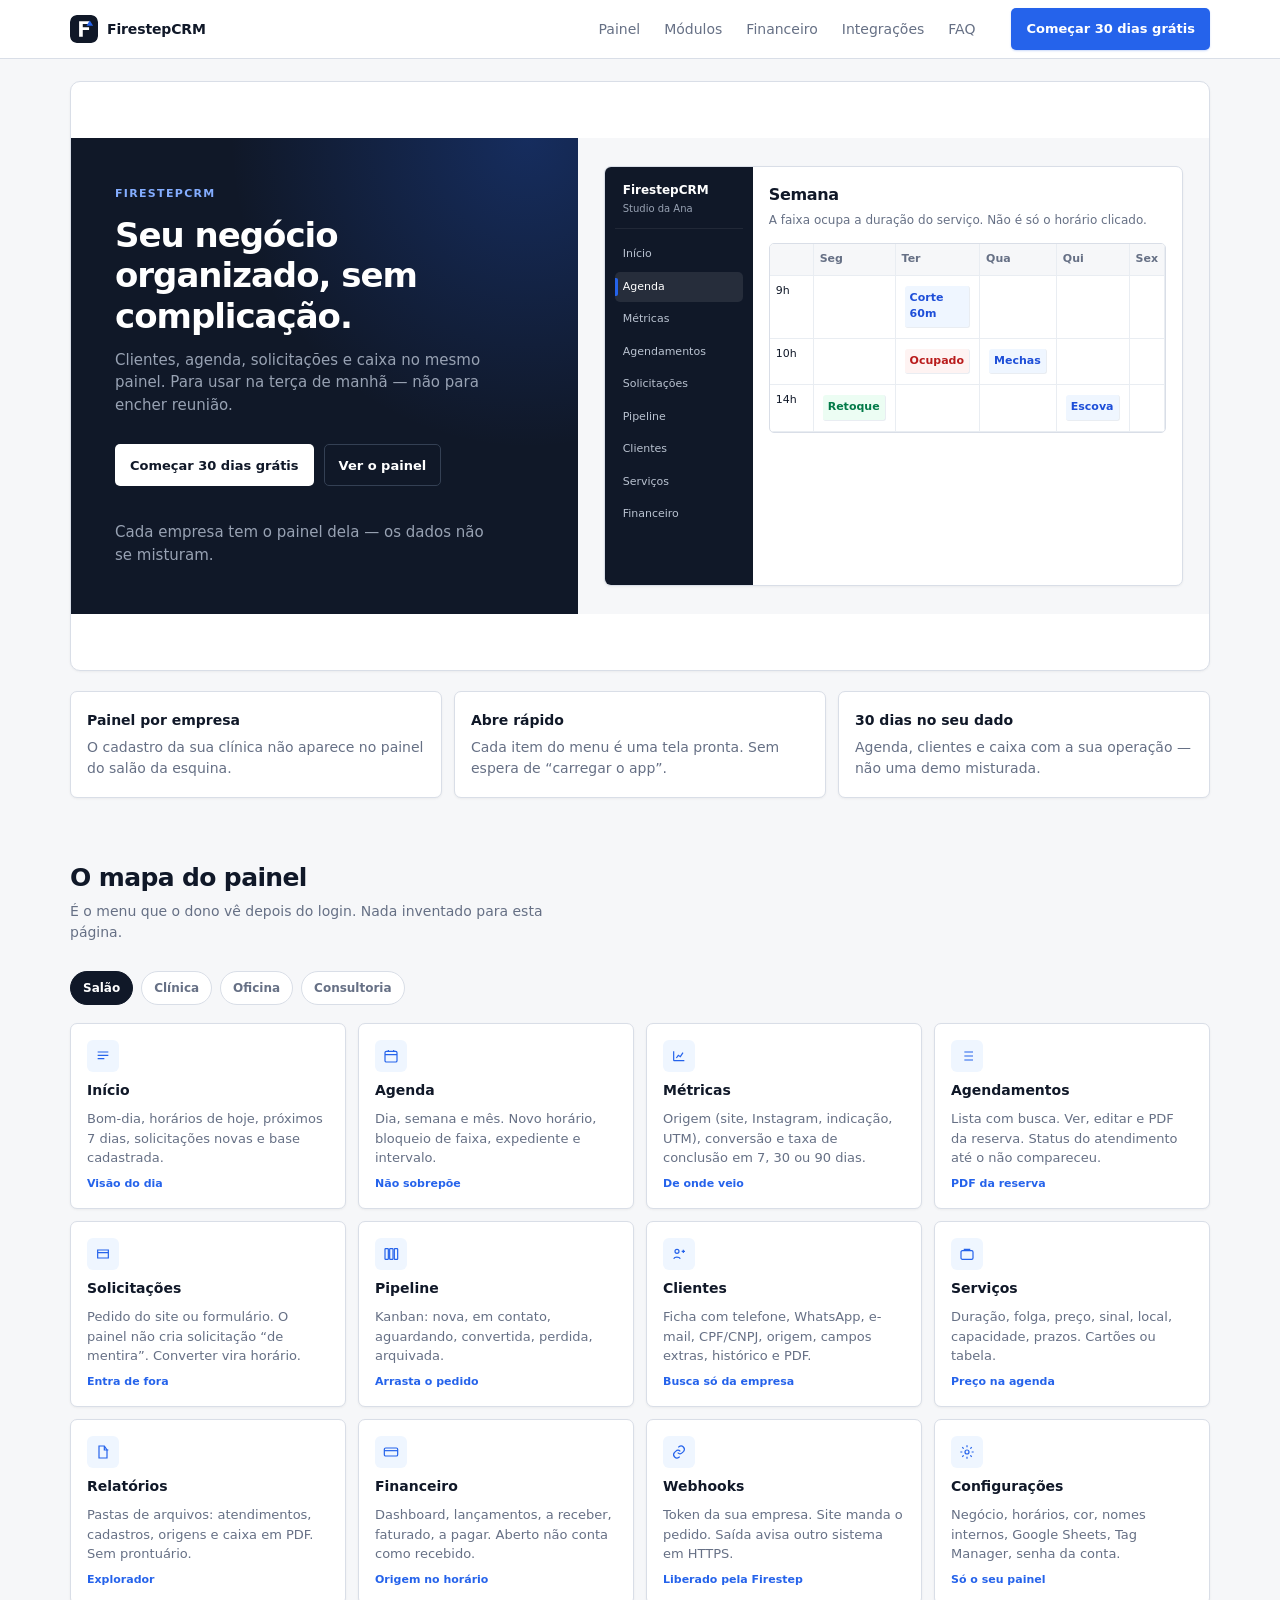
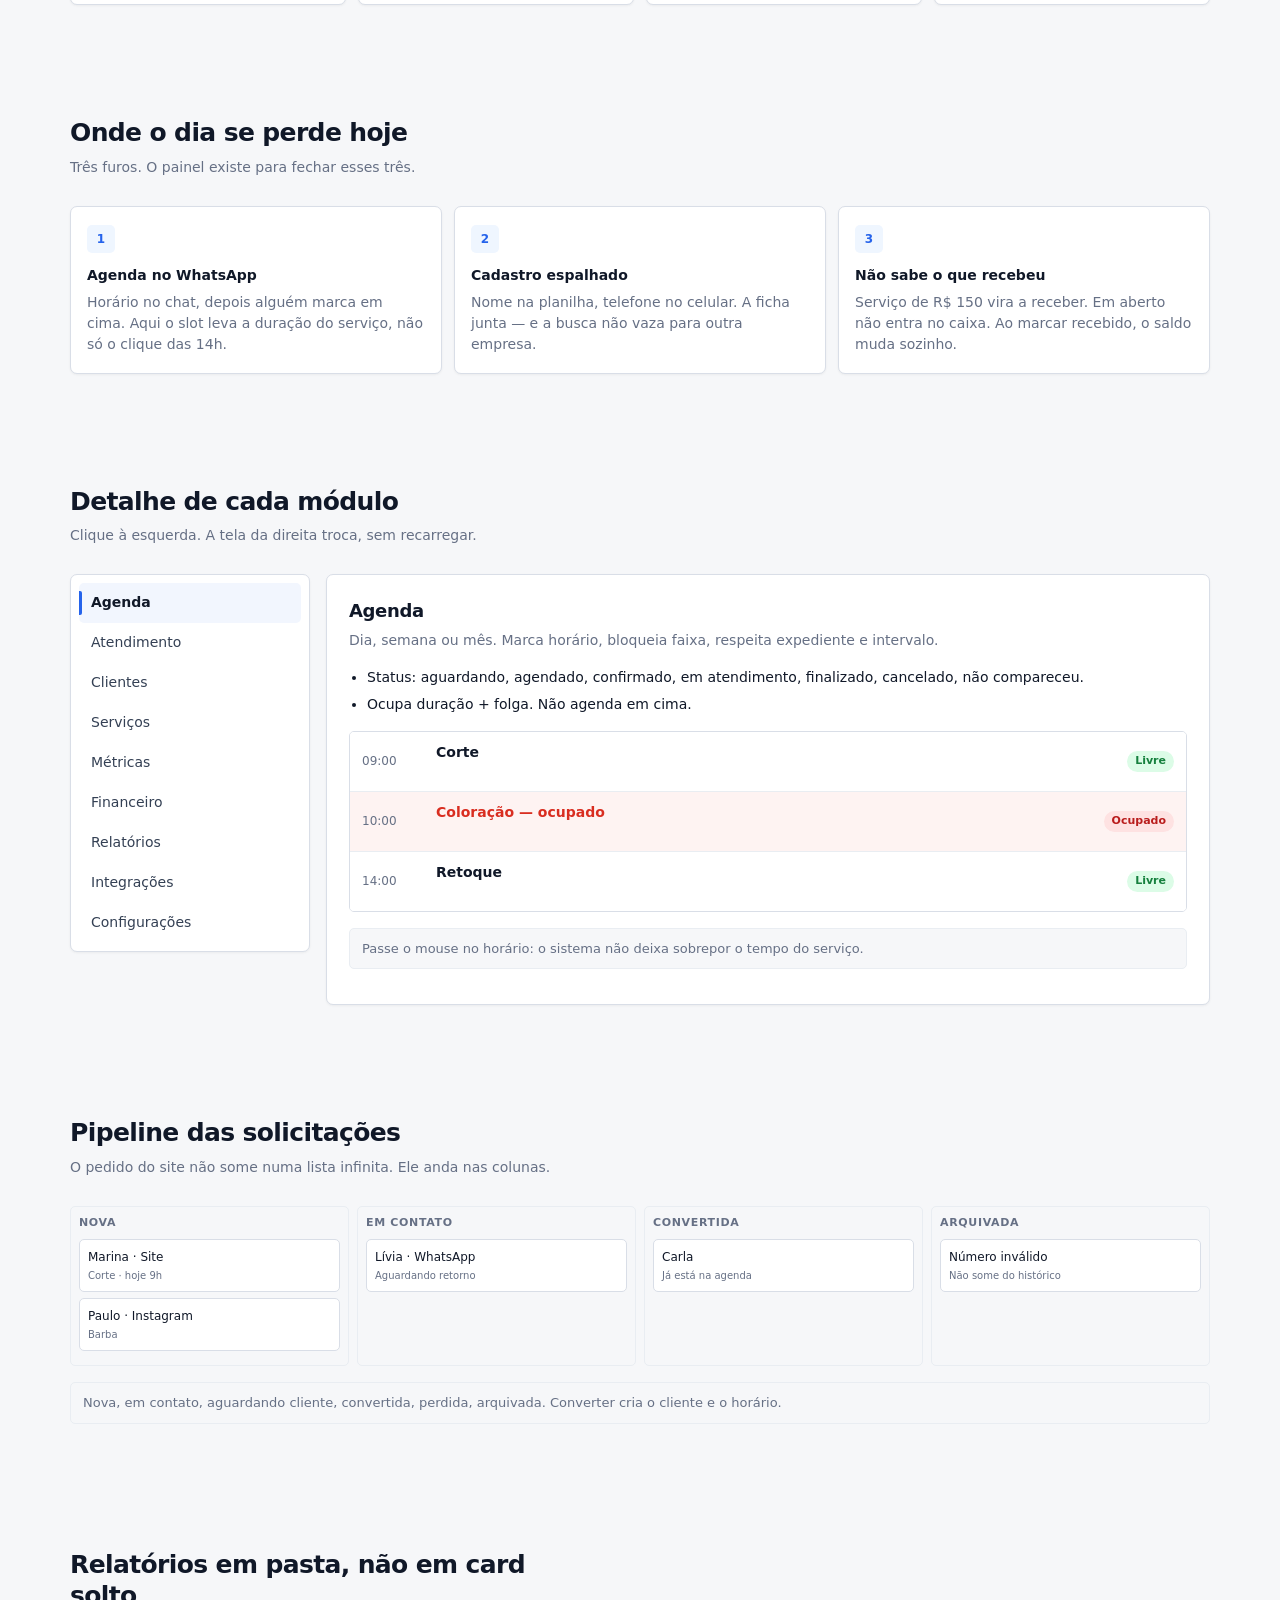
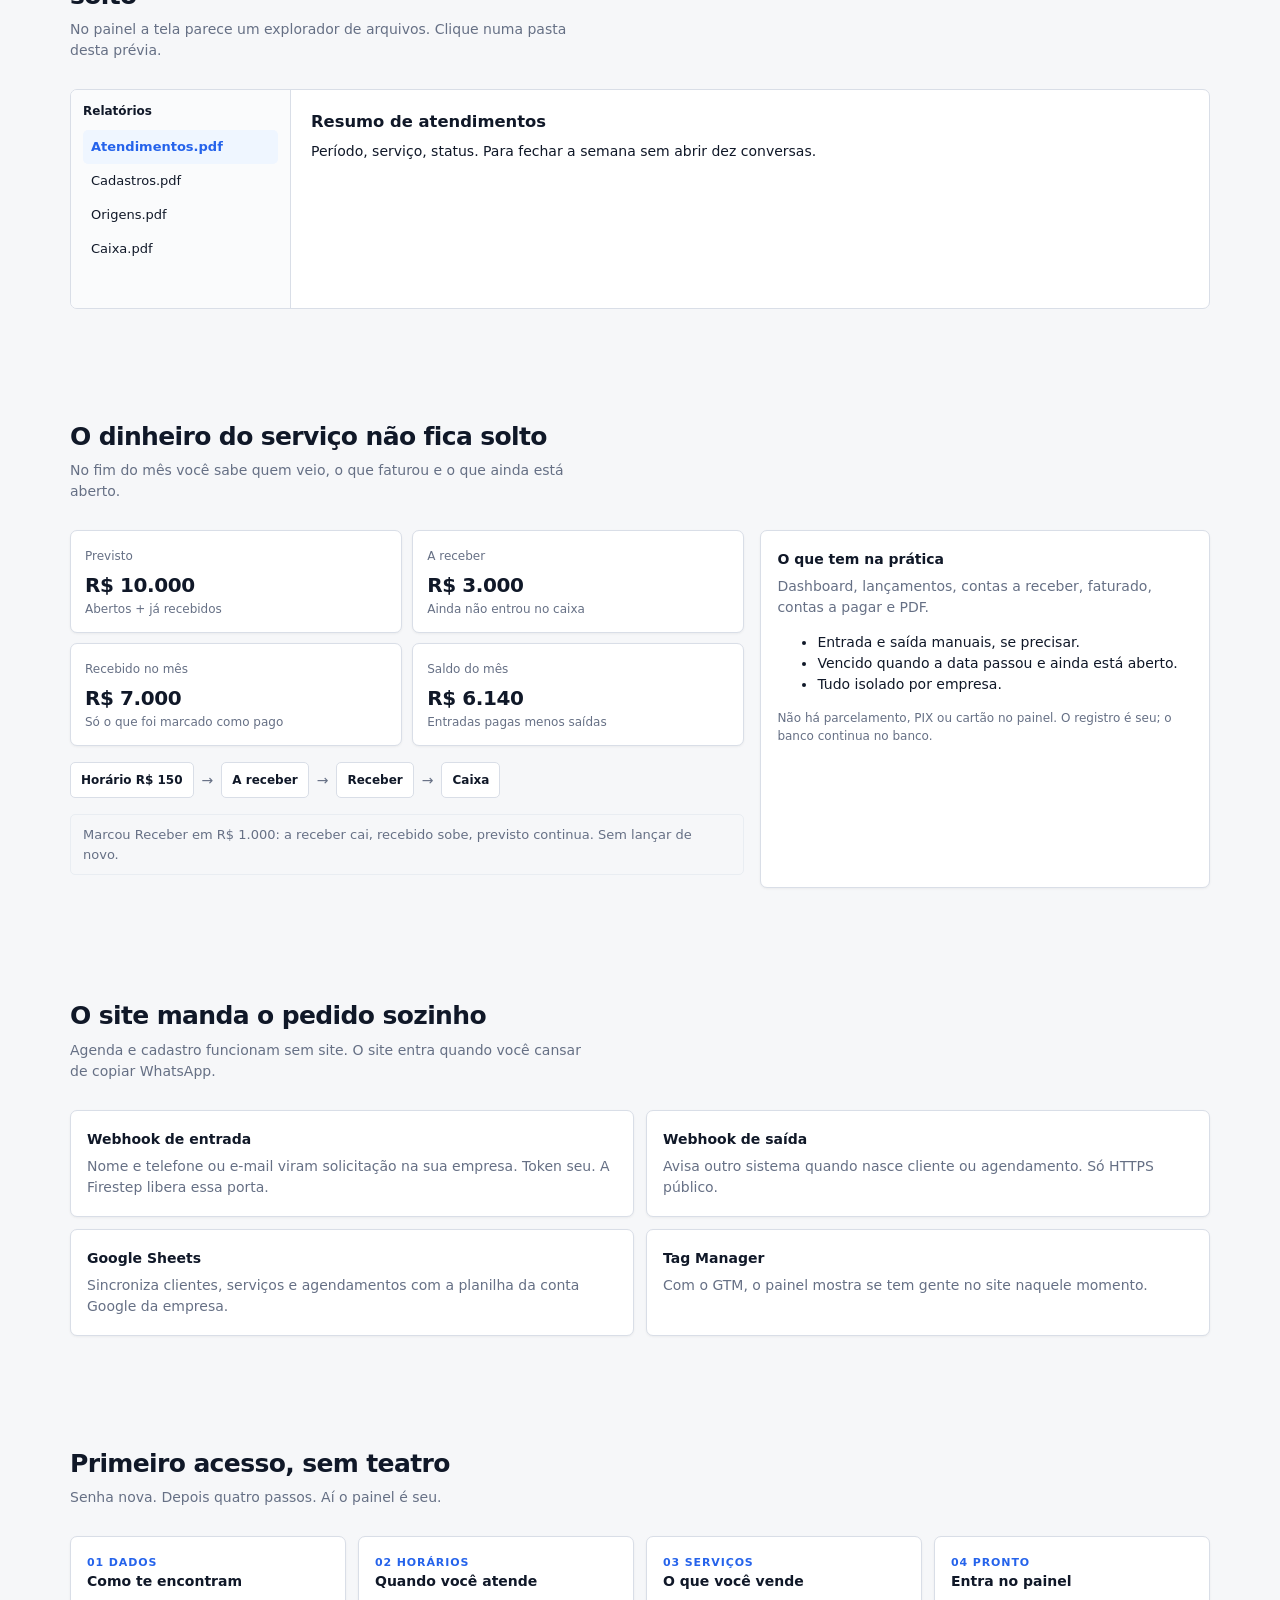
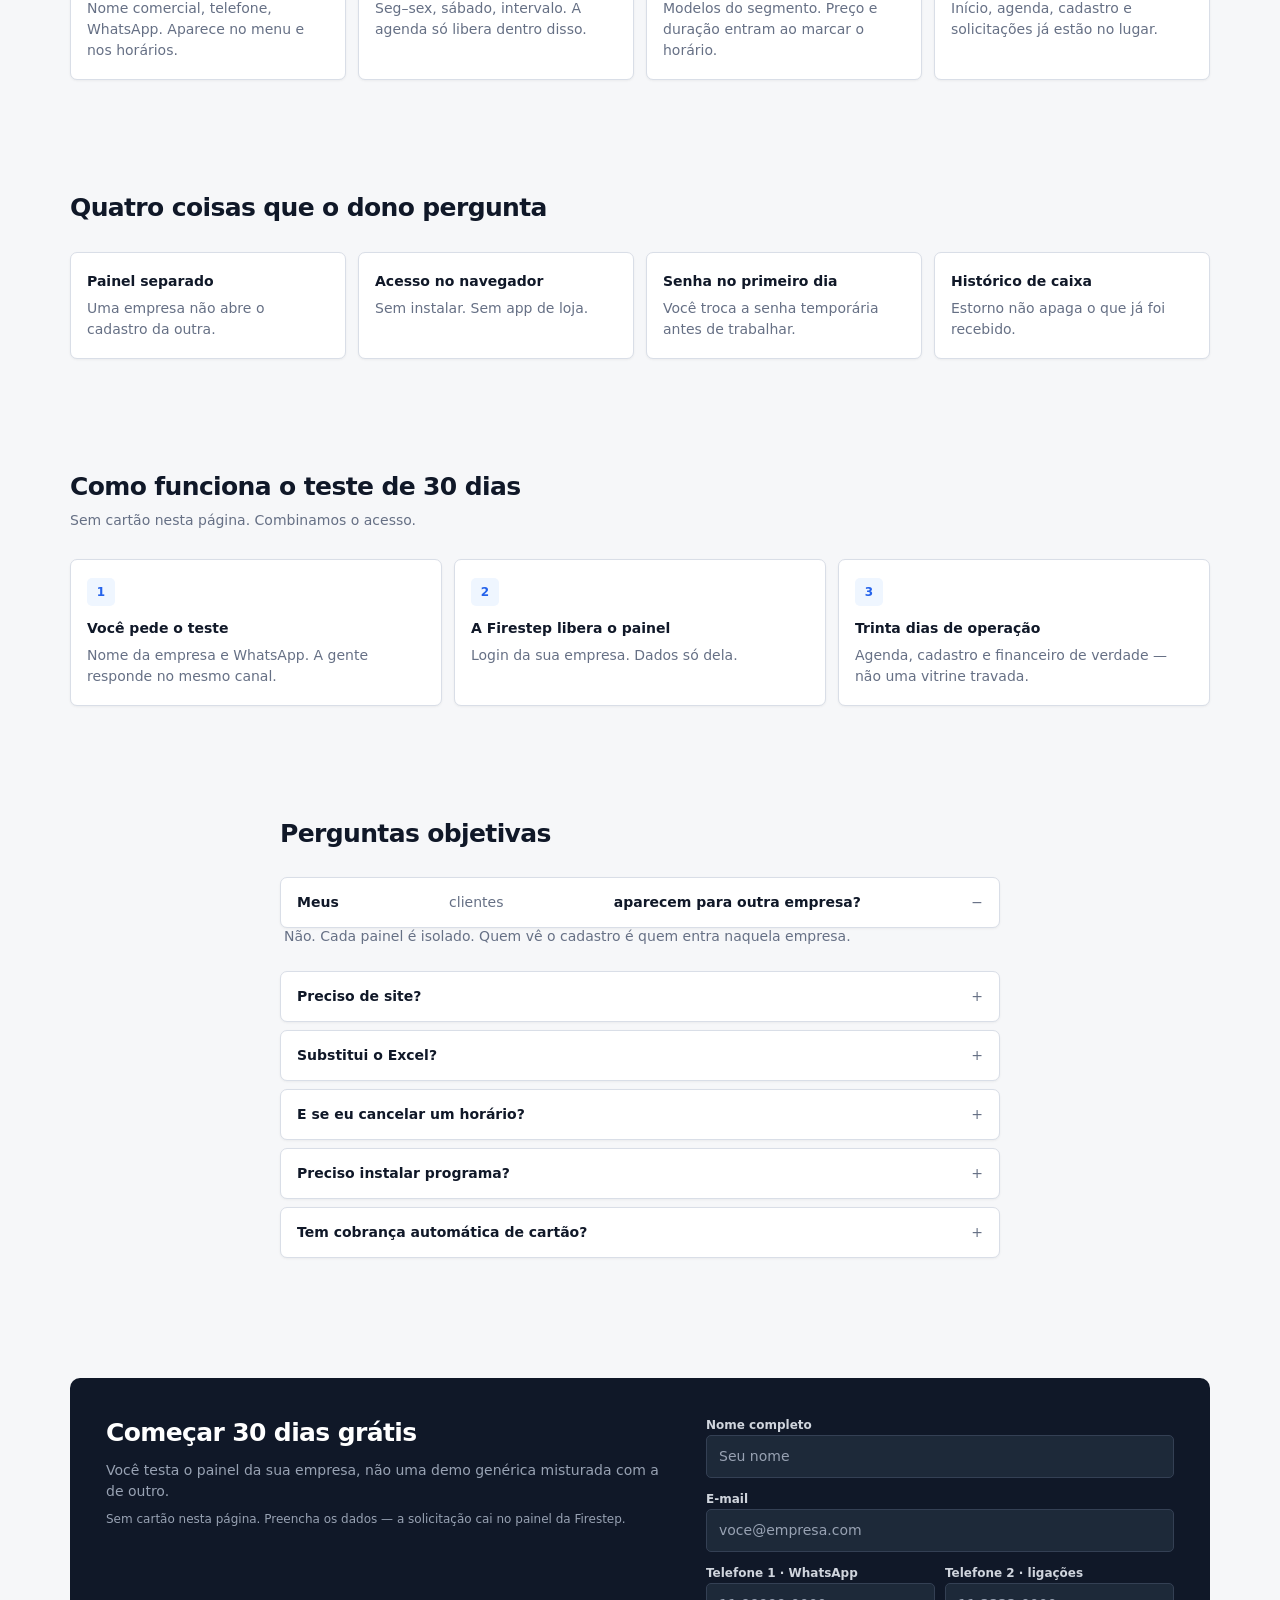
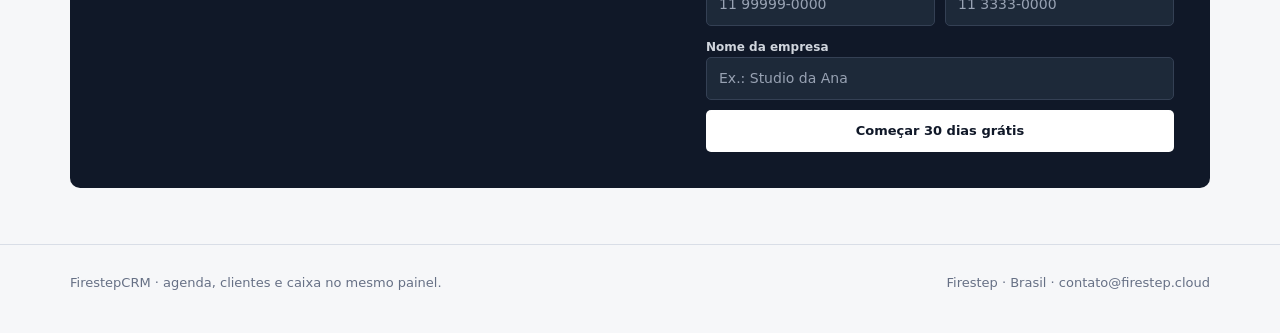
==== commit ab13b588: "Collect full name, email, WhatsApp and a second call number on the landing form, then POST the lead " ====
--- a/Firestep.cloud/index.html
+++ b/Firestep.cloud/index.html
@@ -2,7 +2,7 @@
 <html lang="pt-BR">
 <head>
   <meta charset="utf-8">
-  <meta name="viewport" content="width=device-width, initial-scale=1">
+  <meta name="viewport" content="width=device-width, initial-scale=1, viewport-fit=cover">
   <title>FirestepCRM | Agenda, clientes e caixa no mesmo painel</title>
   <meta name="description" content="CRM para salão, clínica, oficina e serviços: agenda que respeita a duração, ficha de clientes, pedidos do site, pipeline, métricas, PDFs e financeiro com contas a receber. Teste 30 dias grátis. Cada empresa no próprio painel.">
   <meta name="robots" content="index, follow">
@@ -21,7 +21,7 @@
   <meta name="twitter:card" content="summary">
   <meta name="twitter:title" content="FirestepCRM | Agenda, clientes e caixa no mesmo painel">
   <meta name="twitter:description" content="CRM operacional para quem agenda clientes. Teste grátis de 30 dias.">
-  <link rel="stylesheet" href="styles.css">
+  <link rel="stylesheet" href="styles.css?v=m3">
   <script type="application/ld+json">
   {
     "@context": "https://schema.org",
@@ -588,18 +588,31 @@
           <div>
             <h2>Começar 30 dias grátis</h2>
             <p>Você testa o painel da sua empresa, não uma demo genérica misturada com a de outro.</p>
-            <p class="legal">Sem cartão nesta página. Combinamos o acesso. Nome e WhatsApp bastam.</p>
+            <p class="legal">Sem cartão nesta página. Preencha os dados — a solicitação cai no painel da Firestep.</p>
           </div>
           <form class="cta-form" id="form-teste">
+            <div class="span-2">
+              <label for="nome">Nome completo</label>
+              <input id="nome" name="nome" maxlength="120" autocomplete="name" required placeholder="Seu nome">
+            </div>
+            <div class="span-2">
+              <label for="email">E-mail</label>
+              <input id="email" name="email" type="email" maxlength="160" autocomplete="email" required placeholder="voce@empresa.com">
+            </div>
             <div>
+              <label for="whats">Telefone 1 · WhatsApp</label>
+              <input id="whats" name="whats" inputmode="tel" autocomplete="tel" required placeholder="11 99999-0000">
+            </div>
+            <div>
+              <label for="fone">Telefone 2 · ligações</label>
+              <input id="fone" name="fone" inputmode="tel" autocomplete="tel" required placeholder="11 3333-0000">
+            </div>
+            <div class="span-2">
               <label for="empresa">Nome da empresa</label>
               <input id="empresa" name="empresa" maxlength="80" autocomplete="organization" placeholder="Ex.: Studio da Ana">
             </div>
-            <div>
-              <label for="whats">WhatsApp</label>
-              <input id="whats" name="whats" inputmode="tel" autocomplete="tel" placeholder="11 99999-0000">
-            </div>
-            <button class="btn btn-navy btn-wide" type="submit">Começar 30 dias grátis</button>
+            <p class="form-status span-2" id="form-status" hidden></p>
+            <button class="btn btn-navy btn-wide span-2" type="submit" id="form-enviar">Começar 30 dias grátis</button>
           </form>
         </div>
       </div>
@@ -612,6 +625,6 @@
       <div>Firestep · Brasil · <a href="mailto:contato@firestep.cloud">contato@firestep.cloud</a></div>
     </div>
   </footer>
-  <script src="script.js"></script>
+  <script src="script.js?v=m3"></script>
 </body>
 </html>
--- a/Firestep.cloud/styles.css
+++ b/Firestep.cloud/styles.css
@@ -23,6 +23,8 @@
   background: var(--bg);
   color: var(--text);
   font: 14px/1.5 Inter, "Segoe UI", system-ui, -apple-system, sans-serif;
+  max-width: 100%;
+  overflow-x: clip;
 }
 img, svg { display: block }
 a { color: inherit; text-decoration: none }
@@ -259,13 +261,18 @@
 }
 .cta-box h2 { margin: 0 0 8px; font-size: 25px; letter-spacing: -.025em }
 .cta-box p { margin: 0; color: #98a2b3 }
-.cta-form { display: grid; gap: 10px }
+.cta-box { align-items: start; }
+.cta-form { display: grid; gap: 10px; grid-template-columns: 1fr 1fr; }
+.cta-form .span-2 { grid-column: 1 / -1; }
 .cta-form label { font-size: 12px; font-weight: 600; color: #d0d5dd }
 .cta-form input {
   width: 100%; border: 1px solid #344054; background: var(--navy-soft); color: #fff;
   border-radius: 5px; padding: 10px 12px; min-height: 42px;
 }
 .cta-form input::placeholder { color: #98a2b3 }
+.form-status { margin: 0; font-size: 13px; }
+.form-status.is-ok { color: #86efac; }
+.form-status.is-err { color: #fecaca; }
 .legal { font-size: 12px; color: #98a2b3; margin-top: 8px !important }
 
 footer {
@@ -274,9 +281,13 @@
 .foot { display: flex; justify-content: space-between; gap: 16px; flex-wrap: wrap }
 
 .mobile-nav {
-  display: none; border-top: 1px solid var(--line); padding: 8px 0 14px;
-}
-.mobile-nav a { display: block; padding: 10px 0; color: var(--text); font-weight: 500 }
+  display: none;
+  border-top: 1px solid var(--line);
+  padding: 8px 0 14px;
+}
+.mobile-nav[hidden] { display: none !important; }
+.site-head.is-open .mobile-nav:not([hidden]) { display: block !important; }
+.mobile-nav a { display: block; padding: 12px 0; color: var(--text); font-weight: 500 }
 
 .logo img { width: 28px; height: 28px; border-radius: 6px }
 .map {
@@ -351,23 +362,68 @@
 .onb { display: grid; grid-template-columns: repeat(4, 1fr); gap: 12px }
 .onb .n { font-size: 11px; font-weight: 700; color: var(--primary); letter-spacing: .08em }
 
-@media (max-width: 900px) {
-  .nav-main, .head-cta { display: none }
-  .hamb { display: inline-flex }
-  .site-head.is-open .mobile-nav { display: block }
-  .hero, .tour, .fin-grid, .cta-box, .int-grid, .safe, .steps, .trust, .prob, .map, .kanban, .fx, .onb {
+@media (max-width: 1024px) {
+  .nav-main, .head-cta { display: none !important; }
+  .hamb {
+    display: inline-flex !important;
+    align-items: center;
+    justify-content: center;
+    flex-shrink: 0;
+    min-width: 44px;
+    min-height: 44px;
+  }
+  .wrap { width: calc(100% - 24px); }
+  .hero, .tour, .fin-grid, .cta-box, .int-grid, .steps, .trust, .prob, .fx {
     grid-template-columns: 1fr;
   }
-  .map { grid-template-columns: 1fr 1fr }
-  .safe { grid-template-columns: 1fr 1fr }
-  .kanban { grid-template-columns: 1fr 1fr }
-  .onb { grid-template-columns: 1fr 1fr }
-  .mock { grid-template-columns: 1fr; min-height: 0 }
-  .mock-side { display: none }
-  .hero-copy { padding: 32px 24px; min-height: 0 }
-  .hero-copy h1 { font-size: 28px }
-  .btn-wide-m { width: 100% }
-  section { padding: 40px 0 }
+  .map, .safe, .kanban, .onb { grid-template-columns: 1fr 1fr; }
+  .mock { grid-template-columns: 1fr; min-height: 0; }
+  .mock-side { display: none; }
+  .hero { min-height: 0; margin: 16px auto 22px; }
+  .hero-copy { padding: 28px 20px; min-height: 0; }
+  .hero-copy h1 { font-size: 28px; max-width: none; }
+  .hero-actions { flex-direction: column; }
+  .btn-wide-m, .hero-actions .btn { width: 100%; }
+  .hero-panel { padding: 14px; overflow: hidden; }
+  .mock-main { overflow-x: auto; -webkit-overflow-scrolling: touch; }
+  .cal { min-width: 480px; }
+  .tour-nav {
+    display: flex;
+    overflow-x: auto;
+    -webkit-overflow-scrolling: touch;
+    gap: 4px;
+  }
+  .tour-nav button { flex: 0 0 auto; width: auto; white-space: nowrap; }
+  .fx-side { display: flex; overflow-x: auto; border-right: 0; border-bottom: 1px solid var(--line); }
+  .fx-side button { width: auto; white-space: nowrap; }
+  section { padding: 36px 0; }
+}
+
+@media (max-width: 640px) {
+  html, body { overflow-x: clip; max-width: 100%; }
+  .wrap { width: calc(100% - 20px); }
+  .map, .safe, .kanban, .onb, .fin-cards { grid-template-columns: 1fr; }
+  .hero { margin: 10px auto 16px; border-radius: 8px; }
+  .hero-copy { padding: 22px 16px; }
+  .hero-copy h1 { font-size: 24px; line-height: 1.25; }
+  .hero-copy p { font-size: 14px; max-width: none; }
+  .hero-panel { padding: 10px; }
+  .sec-head h2, .cta-box h2 { font-size: 22px; }
+  .sec-head { margin-bottom: 18px; }
+  .cta-box { padding: 20px 16px; gap: 18px; }
+  .cta-form { grid-template-columns: 1fr; }
+  .cta-form input, .chip { font-size: 16px; }
+  .slot { grid-template-columns: 48px 1fr; gap: 8px; }
+  .slot .dur { display: none; }
+  .faq button {
+    white-space: normal;
+    align-items: flex-start;
+    min-height: 48px;
+    text-align: left;
+  }
+  .foot { flex-direction: column; gap: 8px; }
+  section { padding: 28px 0; }
+  .btn { white-space: normal; }
 }
 
 @media (prefers-reduced-motion: reduce) {
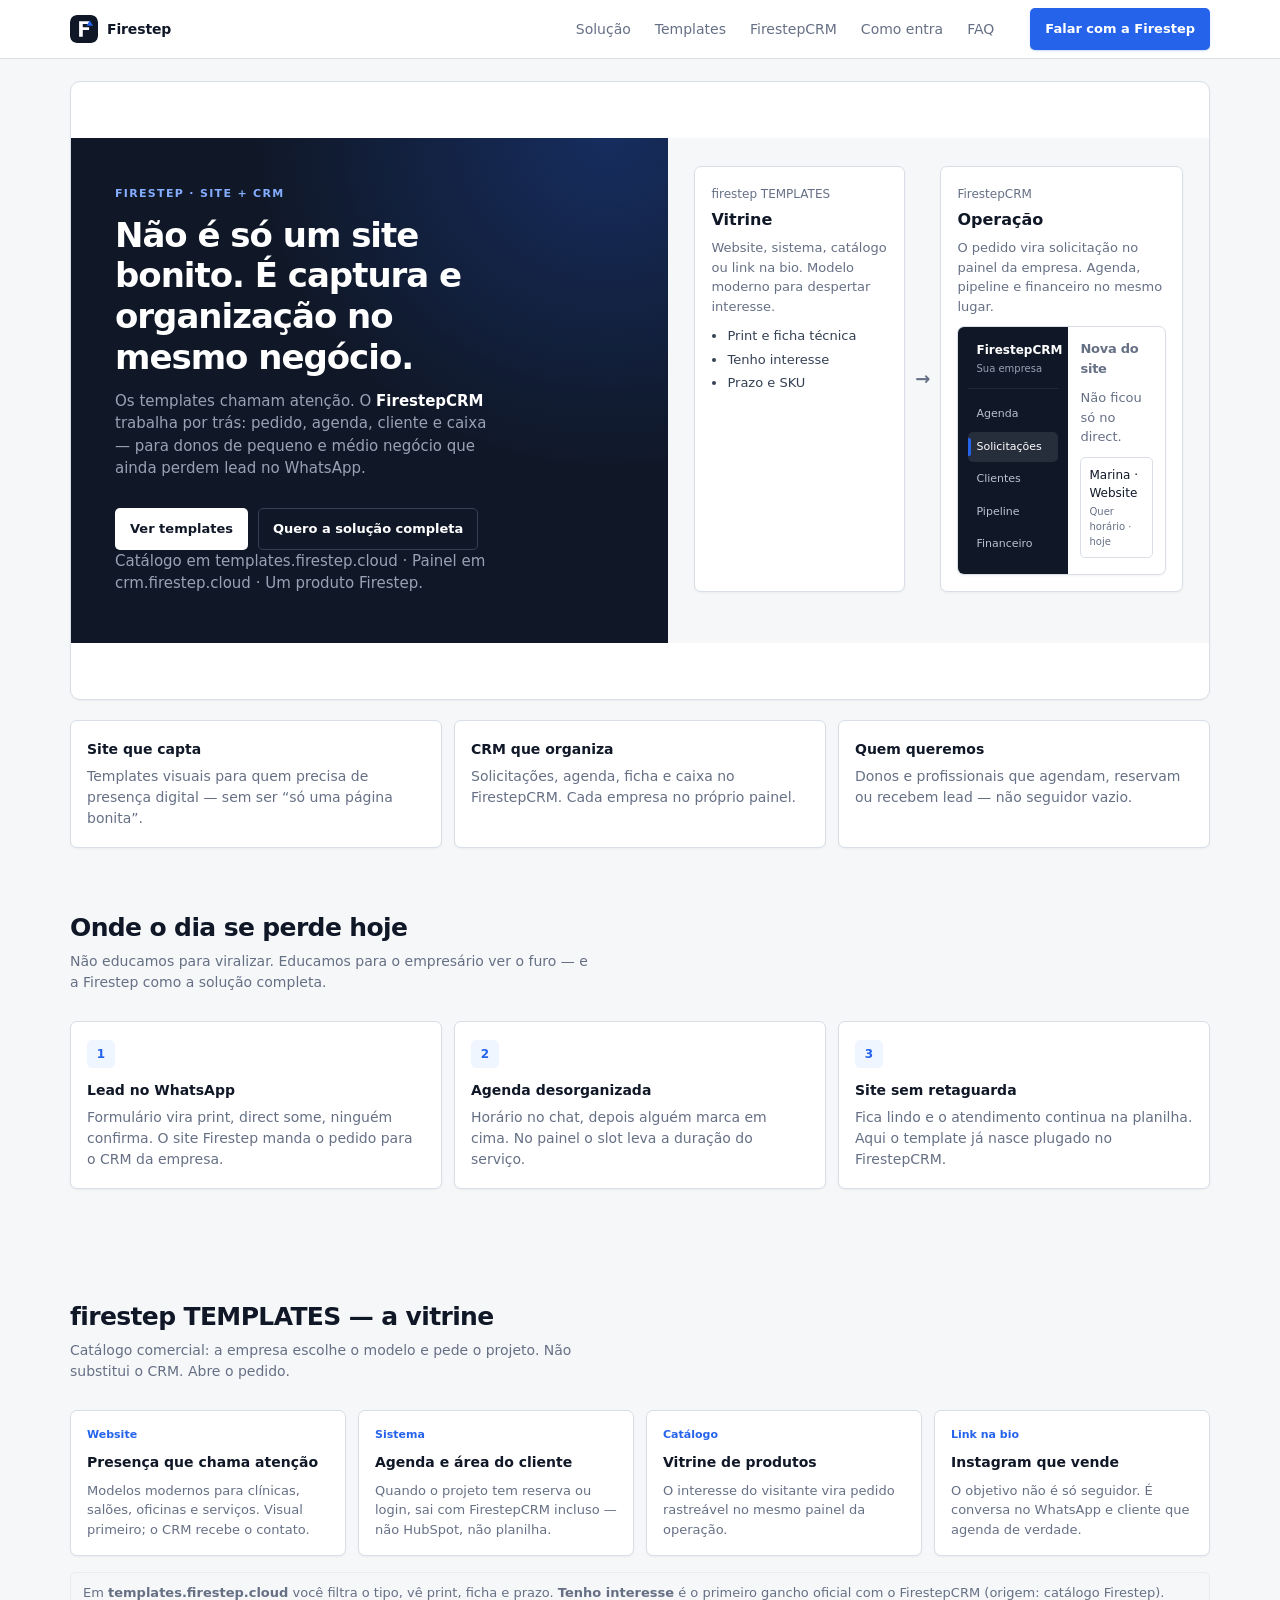
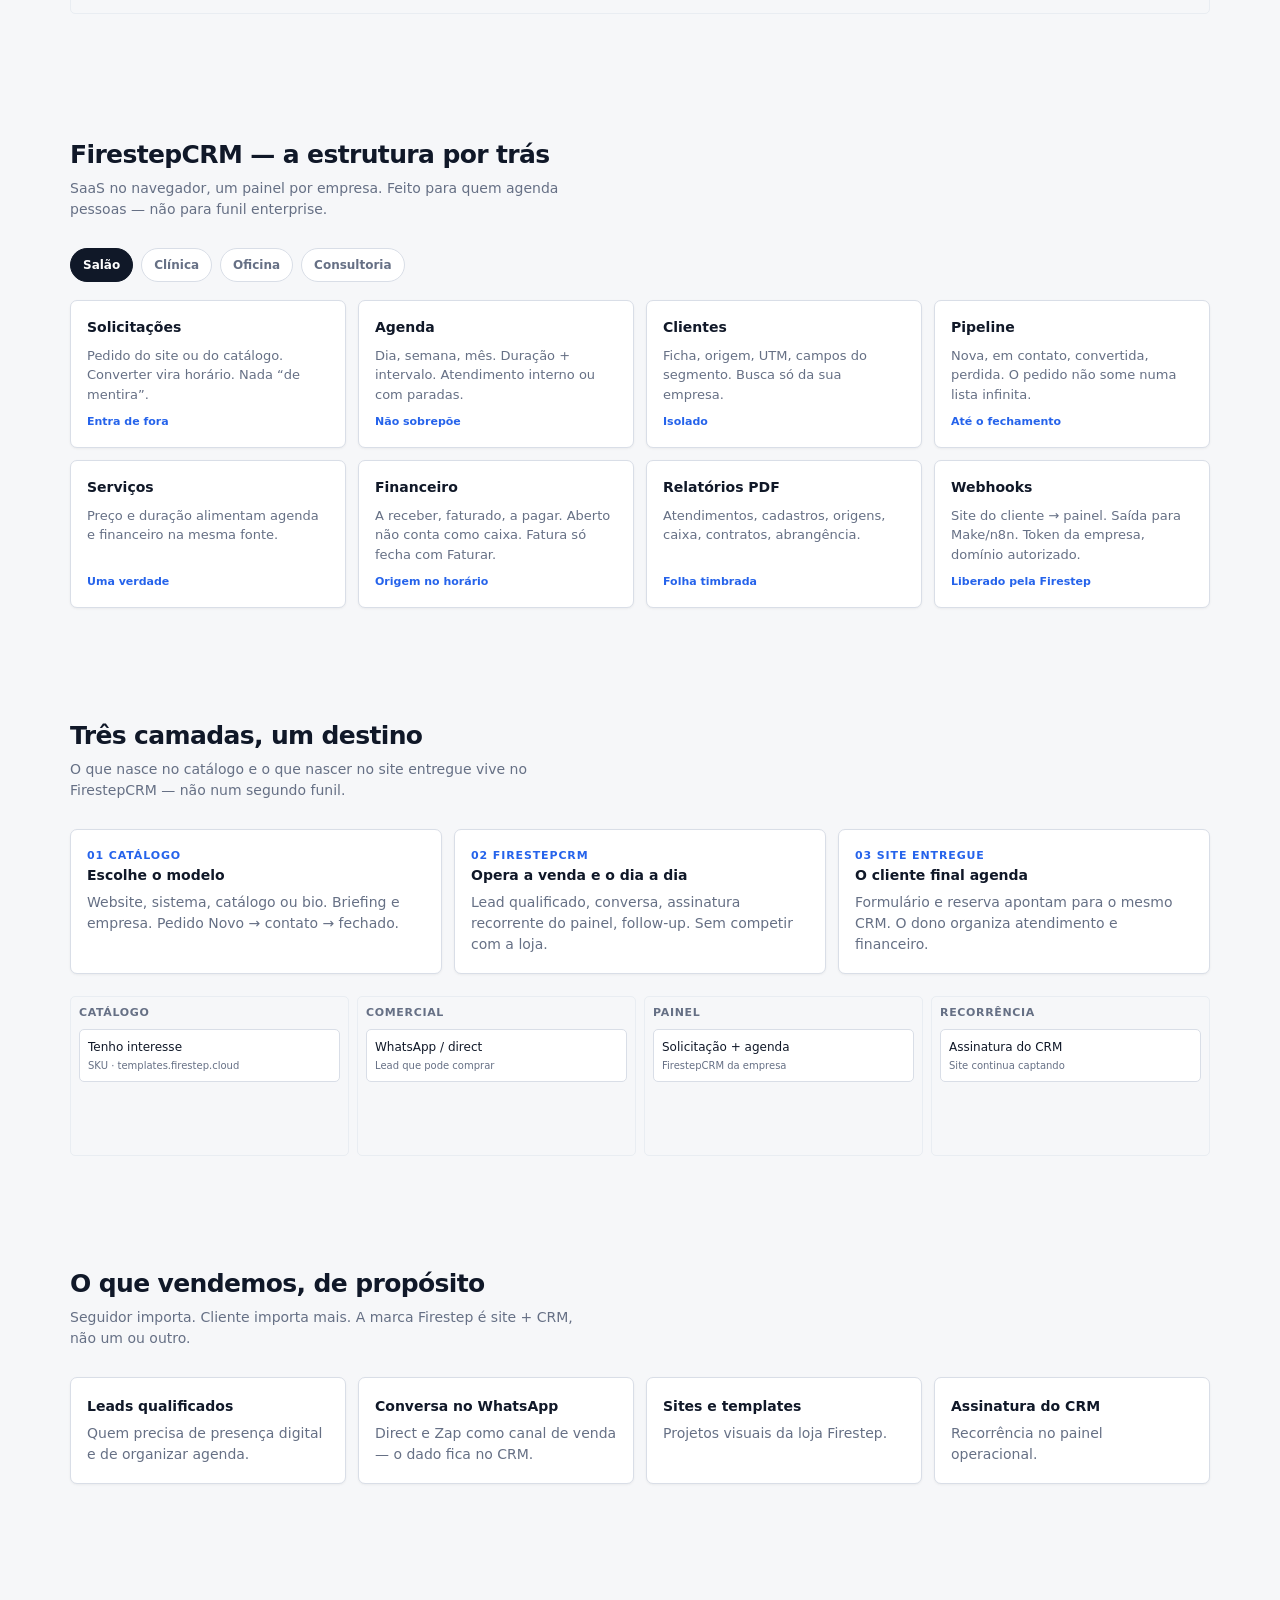
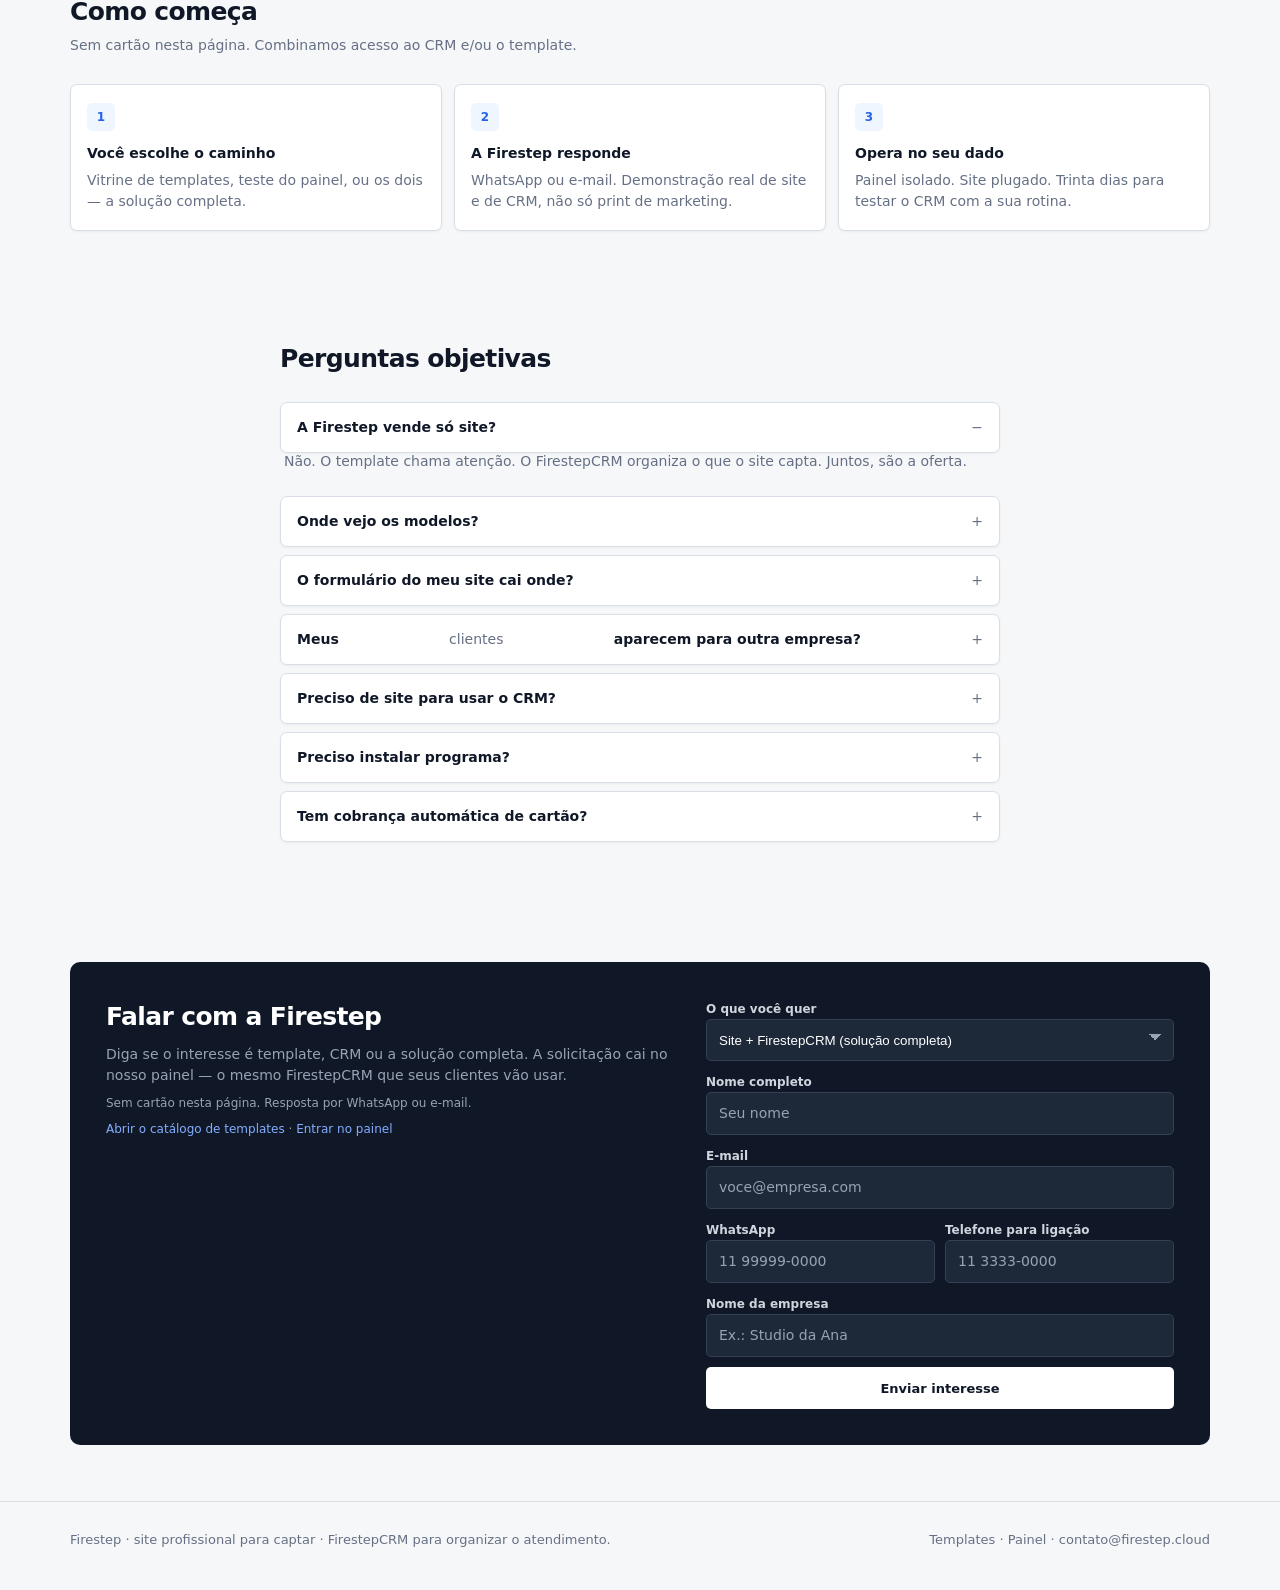
==== commit 9be18e66: "Reposition firestep.cloud as templates plus FirestepCRM, and pin that offer on the master Objetivo p" ====
--- a/Firestep.cloud/index.html
+++ b/Firestep.cloud/index.html
@@ -3,8 +3,8 @@
 <head>
   <meta charset="utf-8">
   <meta name="viewport" content="width=device-width, initial-scale=1, viewport-fit=cover">
-  <title>FirestepCRM | Agenda, clientes e caixa no mesmo painel</title>
-  <meta name="description" content="CRM para salão, clínica, oficina e serviços: agenda que respeita a duração, ficha de clientes, pedidos do site, pipeline, métricas, PDFs e financeiro com contas a receber. Teste 30 dias grátis. Cada empresa no próprio painel.">
+  <title>Firestep | Site profissional para captar. CRM para organizar.</title>
+  <meta name="description" content="A Firestep não entrega só um site bonito. Você escolhe um template moderno e o FirestepCRM recebe solicitações, agenda, clientes e financeiro — sem lead perdido no WhatsApp. Catálogo em templates.firestep.cloud.">
   <meta name="robots" content="index, follow">
   <meta name="author" content="Firestep">
   <meta name="theme-color" content="#101828">
@@ -13,55 +13,44 @@
   <link rel="apple-touch-icon" href="favicon.svg">
   <meta property="og:type" content="website">
   <meta property="og:locale" content="pt_BR">
-  <meta property="og:site_name" content="FirestepCRM">
+  <meta property="og:site_name" content="Firestep">
   <meta property="og:url" content="https://firestep.cloud/">
-  <meta property="og:title" content="FirestepCRM | Agenda, clientes e caixa no mesmo painel">
-  <meta property="og:description" content="Painel por empresa: agenda, cadastro, pedidos do site e contas a receber. 30 dias para testar com os seus dados.">
+  <meta property="og:title" content="Firestep | Site para captar. CRM para organizar.">
+  <meta property="og:description" content="Templates visuais + FirestepCRM. O site chama atenção; o painel recebe o pedido, a agenda e o caixa.">
   <meta property="og:image" content="https://firestep.cloud/favicon.svg">
   <meta name="twitter:card" content="summary">
-  <meta name="twitter:title" content="FirestepCRM | Agenda, clientes e caixa no mesmo painel">
-  <meta name="twitter:description" content="CRM operacional para quem agenda clientes. Teste grátis de 30 dias.">
-  <link rel="stylesheet" href="styles.css?v=m3">
+  <meta name="twitter:title" content="Firestep | Site para captar. CRM para organizar.">
+  <meta name="twitter:description" content="Solução completa: website Firestep e CRM operacional para quem agenda e recebe leads.">
+  <link rel="stylesheet" href="styles.css?v=m4">
   <script type="application/ld+json">
   {
     "@context": "https://schema.org",
     "@graph": [
       {
+        "@type": "Organization",
+        "name": "Firestep",
+        "url": "https://firestep.cloud/",
+        "email": "contato@firestep.cloud",
+        "sameAs": ["https://templates.firestep.cloud/", "https://crm.firestep.cloud/"]
+      },
+      {
         "@type": "SoftwareApplication",
         "name": "FirestepCRM",
         "applicationCategory": "BusinessApplication",
         "operatingSystem": "Web",
-        "url": "https://firestep.cloud/",
-        "description": "Painel web por empresa com agenda, clientes, solicitações, pipeline, serviços, métricas, relatórios PDF, financeiro e webhooks.",
-        "offers": {
-          "@type": "Offer",
-          "price": "0",
-          "priceCurrency": "BRL",
-          "description": "Teste gratuito de 30 dias"
-        },
-        "featureList": [
-          "Agenda dia, semana e mês",
-          "Agendamentos com PDF da reserva",
-          "Solicitações do site por webhook",
-          "Pipeline kanban",
-          "Cadastro de clientes e campos extras",
-          "Catálogo de serviços com duração e preço",
-          "Métricas de origem e conversão",
-          "Relatórios em PDF",
-          "Financeiro: a receber, faturado, a pagar, lançamentos",
-          "Google Sheets e Google Tag Manager",
-          "Painel isolado por empresa"
-        ],
+        "url": "https://crm.firestep.cloud/",
+        "description": "Painel por empresa: solicitações do site, agenda, clientes, pipeline, financeiro e PDFs. Isolado por tenant.",
+        "offers": { "@type": "Offer", "price": "0", "priceCurrency": "BRL", "description": "Teste gratuito de 30 dias" },
         "publisher": { "@type": "Organization", "name": "Firestep", "url": "https://firestep.cloud/" }
       },
       {
         "@type": "FAQPage",
         "mainEntity": [
-          { "@type": "Question", "name": "Meus clientes aparecem para outra empresa?", "acceptedAnswer": { "@type": "Answer", "text": "Não. Cada painel é isolado. Quem vê o cadastro é quem entra naquela empresa." } },
-          { "@type": "Question", "name": "Preciso de site?", "acceptedAnswer": { "@type": "Answer", "text": "Não. Agenda e cadastro funcionam sozinhos. O site só entra se você quiser que o formulário caia no painel." } },
-          { "@type": "Question", "name": "Substitui o Excel?", "acceptedAnswer": { "@type": "Answer", "text": "Agenda, cadastro e caixa passam a ter a mesma origem. A planilha vira exportação, não o lugar onde o horário mora." } },
-          { "@type": "Question", "name": "E se eu cancelar um horário?", "acceptedAnswer": { "@type": "Answer", "text": "Se ainda não recebeu, a conta a receber sai da projeção. Se já recebeu, o histórico fica e o estorno entra no caixa." } },
-          { "@type": "Question", "name": "Preciso instalar programa?", "acceptedAnswer": { "@type": "Answer", "text": "Não. É o painel no navegador. Não há app nas lojas." } },
+          { "@type": "Question", "name": "A Firestep vende só site?", "acceptedAnswer": { "@type": "Answer", "text": "Não. O catálogo de templates chama atenção e abre o pedido. O FirestepCRM é a estrutura por trás: solicitações, agenda, clientes e financeiro. Templates com agendamento saem com CRM incluso." } },
+          { "@type": "Question", "name": "Onde escolho o modelo do site?", "acceptedAnswer": { "@type": "Answer", "text": "No catálogo firestep TEMPLATES: templates.firestep.cloud. Website, sistema, catálogo ou link na bio. Tenho interesse vira pedido comercial." } },
+          { "@type": "Question", "name": "O formulário do site cai onde?", "acceptedAnswer": { "@type": "Answer", "text": "No FirestepCRM daquela empresa. Não em planilha nem em conversa solta no WhatsApp." } },
+          { "@type": "Question", "name": "Meus clientes aparecem para outra empresa?", "acceptedAnswer": { "@type": "Answer", "text": "Não. Cada painel é isolado." } },
+          { "@type": "Question", "name": "Preciso de site para usar o CRM?", "acceptedAnswer": { "@type": "Answer", "text": "Não. Agenda e cadastro funcionam sozinhos. O site entra para captar. Juntos, são a solução completa." } },
           { "@type": "Question", "name": "Tem cobrança automática de cartão?", "acceptedAnswer": { "@type": "Answer", "text": "Não. O financeiro registra o valor. PIX, boleto e maquininha continuam onde você já usa." } }
         ]
       }
@@ -76,25 +65,25 @@
     <div class="wrap inner">
       <a class="logo" href="#topo">
         <img src="favicon.svg" width="28" height="28" alt="">
-        FirestepCRM
+        Firestep
       </a>
       <nav class="nav-main" aria-label="Seções">
-        <a href="#mapa">Painel</a>
-        <a href="#modulos">Módulos</a>
-        <a href="#financeiro">Financeiro</a>
-        <a href="#integracoes">Integrações</a>
+        <a href="#solucao">Solução</a>
+        <a href="#templates">Templates</a>
+        <a href="#crm">FirestepCRM</a>
+        <a href="#fluxo">Como entra</a>
         <a href="#faq">FAQ</a>
       </nav>
-      <a class="btn btn-primary head-cta" href="#teste">Começar 30 dias grátis</a>
+      <a class="btn btn-primary head-cta" href="#contato">Falar com a Firestep</a>
       <button class="hamb" type="button" aria-expanded="false" aria-controls="menu-m" aria-label="Abrir menu">☰</button>
     </div>
     <div class="wrap mobile-nav" id="menu-m" hidden>
-      <a href="#mapa">Painel</a>
-      <a href="#modulos">Módulos</a>
-      <a href="#financeiro">Financeiro</a>
-      <a href="#integracoes">Integrações</a>
+      <a href="#solucao">Solução</a>
+      <a href="#templates">Templates</a>
+      <a href="#crm">FirestepCRM</a>
+      <a href="#fluxo">Como entra</a>
       <a href="#faq">FAQ</a>
-      <a class="btn btn-primary btn-wide" href="#teste" style="margin-top:8px">Começar 30 dias grátis</a>
+      <a class="btn btn-primary btn-wide" href="#contato" style="margin-top:8px">Falar com a Firestep</a>
     </div>
   </header>
 
@@ -103,70 +92,141 @@
       <section class="hero" aria-labelledby="hero-title">
         <div class="hero-copy">
           <div>
-            <div class="kicker">FIRESTEPCRM</div>
-            <h1 id="hero-title">Seu negócio organizado, sem complicação.</h1>
+            <div class="kicker">FIRESTEP · SITE + CRM</div>
+            <h1 id="hero-title">Não é só um site bonito. É captura e organização no mesmo negócio.</h1>
             <p>
-              <span data-term="clients">Clientes</span>, agenda, solicitações e caixa no mesmo painel.
-              Para usar na terça de manhã — não para encher reunião.
+              Os templates chamam atenção. O <strong style="color:#fff;font-weight:600">FirestepCRM</strong> trabalha por trás:
+              pedido, agenda, cliente e caixa — para donos de pequeno e médio negócio que ainda perdem lead no WhatsApp.
             </p>
             <div class="hero-actions">
-              <a class="btn btn-navy btn-wide-m" href="#teste">Começar 30 dias grátis</a>
-              <a class="btn btn-ghost btn-wide-m" href="#mapa" style="background:transparent;color:#fff;border-color:#344054">Ver o painel</a>
-            </div>
-          </div>
-          <p class="proof">Cada empresa tem o painel dela — os dados não se misturam.</p>
+              <a class="btn btn-navy btn-wide-m" href="https://templates.firestep.cloud/" rel="noopener">Ver templates</a>
+              <a class="btn btn-ghost btn-wide-m" href="#contato" style="background:transparent;color:#fff;border-color:#344054">Quero a solução completa</a>
+            </div>
+          </div>
+          <p class="proof">Catálogo em templates.firestep.cloud · Painel em crm.firestep.cloud · Um produto Firestep.</p>
         </div>
         <div class="hero-panel">
-          <div class="mock" role="img" aria-label="Prévia da agenda no painel FirestepCRM">
-            <div class="mock-side" aria-hidden="true">
-              <div class="mock-brand">FirestepCRM<small>Studio da Ana</small></div>
-              <div class="mock-nav">
-                <span>Início</span>
-                <b>Agenda</b>
-                <span>Métricas</span>
-                <span>Agendamentos</span>
-                <span>Solicitações</span>
-                <span>Pipeline</span>
-                <span data-term="clients">Clientes</span>
-                <span>Serviços</span>
-                <span>Financeiro</span>
+          <div class="duo" role="img" aria-label="Prévia: site capta e o CRM organiza">
+            <article class="duo-card">
+              <span class="tiny">firestep TEMPLATES</span>
+              <strong>Vitrine</strong>
+              <p>Website, sistema, catálogo ou link na bio. Modelo moderno para despertar interesse.</p>
+              <ul class="mini">
+                <li>Print e ficha técnica</li>
+                <li>Tenho interesse</li>
+                <li>Prazo e SKU</li>
+              </ul>
+            </article>
+            <div class="duo-arrow" aria-hidden="true">→</div>
+            <article class="duo-card duo-crm">
+              <span class="tiny">FirestepCRM</span>
+              <strong>Operação</strong>
+              <p>O pedido vira solicitação no painel da empresa. Agenda, pipeline e financeiro no mesmo lugar.</p>
+              <div class="mock mock-mini">
+                <div class="mock-side" aria-hidden="true">
+                  <div class="mock-brand">FirestepCRM<small>Sua empresa</small></div>
+                  <div class="mock-nav">
+                    <span>Agenda</span>
+                    <b>Solicitações</b>
+                    <span data-term="clients">Clientes</span>
+                    <span>Pipeline</span>
+                    <span>Financeiro</span>
+                  </div>
+                </div>
+                <div class="mock-main">
+                  <p class="mock-h">Nova do site</p>
+                  <p class="mock-sub">Não ficou só no direct.</p>
+                  <div class="pill" style="margin:0">Marina · Website<small>Quer horário · hoje</small></div>
+                </div>
               </div>
-            </div>
-            <div class="mock-main">
-              <p class="mock-h">Semana</p>
-              <p class="mock-sub">A faixa ocupa a duração do serviço. Não é só o horário clicado.</p>
-              <div class="cal" aria-hidden="true">
-                <b></b><b>Seg</b><b>Ter</b><b>Qua</b><b>Qui</b><b>Sex</b>
-                <span>9h</span><i></i><i><span class="ev">Corte 60m</span></i><i></i><i></i><i></i>
-                <span>10h</span><i></i><i><span class="ev ev2">Ocupado</span></i><i><span class="ev">Mechas</span></i><i></i><i></i>
-                <span>14h</span><i><span class="ev ev3">Retoque</span></i><i></i><i></i><i><span class="ev">Escova</span></i><i></i>
-              </div>
-            </div>
+            </article>
           </div>
         </div>
       </section>
 
-      <div class="trust" id="produto">
+      <div class="trust" id="solucao">
         <article>
-          <h3>Painel por empresa</h3>
-          <p>O cadastro da sua clínica não aparece no painel do salão da esquina.</p>
+          <h3>Site que capta</h3>
+          <p>Templates visuais para quem precisa de presença digital — sem ser “só uma página bonita”.</p>
         </article>
         <article>
-          <h3>Abre rápido</h3>
-          <p>Cada item do menu é uma tela pronta. Sem espera de “carregar o app”.</p>
+          <h3>CRM que organiza</h3>
+          <p>Solicitações, agenda, ficha e caixa no FirestepCRM. Cada empresa no próprio painel.</p>
         </article>
         <article>
-          <h3>30 dias no seu dado</h3>
-          <p>Agenda, <span data-term="clients-l">clientes</span> e caixa com a sua operação — não uma demo misturada.</p>
+          <h3>Quem queremos</h3>
+          <p>Donos e profissionais que agendam, reservam ou recebem lead — não seguidor vazio.</p>
         </article>
       </div>
     </div>
 
-    <section id="mapa">
-      <div class="wrap">
-        <div class="sec-head">
-          <h2>O mapa do painel</h2>
-          <p>É o menu que o dono vê depois do login. Nada inventado para esta página.</p>
+    <section>
+      <div class="wrap">
+        <div class="sec-head">
+          <h2>Onde o dia se perde hoje</h2>
+          <p>Não educamos para viralizar. Educamos para o empresário ver o furo — e a Firestep como a solução completa.</p>
+        </div>
+        <div class="prob">
+          <article class="card card-hover">
+            <div class="num">1</div>
+            <h3>Lead no WhatsApp</h3>
+            <p>Formulário vira print, direct some, ninguém confirma. O site Firestep manda o pedido para o CRM da empresa.</p>
+          </article>
+          <article class="card card-hover">
+            <div class="num">2</div>
+            <h3>Agenda desorganizada</h3>
+            <p>Horário no chat, depois alguém marca em cima. No painel o slot leva a duração do serviço.</p>
+          </article>
+          <article class="card card-hover">
+            <div class="num">3</div>
+            <h3>Site sem retaguarda</h3>
+            <p>Fica lindo e o atendimento continua na planilha. Aqui o template já nasce plugado no FirestepCRM.</p>
+          </article>
+        </div>
+      </div>
+    </section>
+
+    <section id="templates">
+      <div class="wrap">
+        <div class="sec-head">
+          <h2>firestep TEMPLATES — a vitrine</h2>
+          <p>Catálogo comercial: a empresa escolhe o modelo e pede o projeto. Não substitui o CRM. Abre o pedido.</p>
+        </div>
+        <div class="map types">
+          <article>
+            <span class="tag">Website</span>
+            <h3>Presença que chama atenção</h3>
+            <p>Modelos modernos para clínicas, salões, oficinas e serviços. Visual primeiro; o CRM recebe o contato.</p>
+          </article>
+          <article>
+            <span class="tag">Sistema</span>
+            <h3>Agenda e área do cliente</h3>
+            <p>Quando o projeto tem reserva ou login, sai com FirestepCRM incluso — não HubSpot, não planilha.</p>
+          </article>
+          <article>
+            <span class="tag">Catálogo</span>
+            <h3>Vitrine de produtos</h3>
+            <p>O interesse do visitante vira pedido rastreável no mesmo painel da operação.</p>
+          </article>
+          <article>
+            <span class="tag">Link na bio</span>
+            <h3>Instagram que vende</h3>
+            <p>O objetivo não é só seguidor. É conversa no WhatsApp e cliente que agenda de verdade.</p>
+          </article>
+        </div>
+        <p class="note" style="margin-top:16px">
+          Em <a href="https://templates.firestep.cloud/" rel="noopener"><b>templates.firestep.cloud</b></a>
+          você filtra o tipo, vê print, ficha e prazo. <b>Tenho interesse</b> é o primeiro gancho oficial com o FirestepCRM
+          (origem: catálogo Firestep).
+        </p>
+      </div>
+    </section>
+
+    <section id="crm">
+      <div class="wrap">
+        <div class="sec-head">
+          <h2>FirestepCRM — a estrutura por trás</h2>
+          <p>SaaS no navegador, um painel por empresa. Feito para quem agenda pessoas — não para funil enterprise.</p>
         </div>
         <div class="chips" role="group" aria-label="Tipo de negócio">
           <button class="chip" type="button" data-seg="salao" aria-pressed="true">Salão</button>
@@ -175,78 +235,78 @@
           <button class="chip" type="button" data-seg="consultoria" aria-pressed="false">Consultoria</button>
         </div>
         <div class="map">
-          <a href="#modulos">
-            <span class="ico-box" aria-hidden="true"><svg viewBox="0 0 24 24" fill="none" stroke="currentColor" stroke-width="1.8"><path d="M4 11h16M4 6h16M4 16h10"/></svg></span>
-            <h3>Início</h3>
-            <p>Bom-dia, horários de hoje, próximos 7 dias, solicitações novas e base cadastrada.</p>
-            <span class="tag">Visão do dia</span>
-          </a>
-          <a href="#modulos">
-            <span class="ico-box" aria-hidden="true"><svg viewBox="0 0 24 24" fill="none" stroke="currentColor" stroke-width="1.8"><rect x="3" y="5" width="18" height="16" rx="2"/><path d="M3 10h18M8 5V3M16 5V3"/></svg></span>
+          <a href="#fluxo">
+            <h3>Solicitações</h3>
+            <p>Pedido do site ou do catálogo. Converter vira horário. Nada “de mentira”.</p>
+            <span class="tag">Entra de fora</span>
+          </a>
+          <a href="#fluxo">
             <h3>Agenda</h3>
-            <p>Dia, semana e mês. Novo horário, bloqueio de faixa, expediente e intervalo.</p>
+            <p>Dia, semana, mês. Duração + intervalo. Atendimento interno ou com paradas.</p>
             <span class="tag">Não sobrepõe</span>
           </a>
-          <a href="#modulos">
-            <span class="ico-box" aria-hidden="true"><svg viewBox="0 0 24 24" fill="none" stroke="currentColor" stroke-width="1.8"><path d="M4 19V5M4 19h16M8 15l3-4 3 2 4-6"/></svg></span>
-            <h3>Métricas</h3>
-            <p>Origem (site, Instagram, indicação, UTM), conversão e taxa de conclusão em 7, 30 ou 90 dias.</p>
-            <span class="tag">De onde veio</span>
-          </a>
-          <a href="#modulos">
-            <span class="ico-box" aria-hidden="true"><svg viewBox="0 0 24 24" fill="none" stroke="currentColor" stroke-width="1.8"><path d="M8 6h13M8 12h13M8 18h13M3 6h.01M3 12h.01M3 18h.01"/></svg></span>
-            <h3>Agendamentos</h3>
-            <p>Lista com busca. Ver, editar e PDF da reserva. Status do atendimento até o não compareceu.</p>
-            <span class="tag">PDF da reserva</span>
-          </a>
-          <a href="#modulos">
-            <span class="ico-box" aria-hidden="true"><svg viewBox="0 0 24 24" fill="none" stroke="currentColor" stroke-width="1.8"><path d="M4 6h16v12H4zM4 10h16"/></svg></span>
-            <h3>Solicitações</h3>
-            <p>Pedido do site ou formulário. O painel não cria solicitação “de mentira”. Converter vira horário.</p>
-            <span class="tag">Entra de fora</span>
-          </a>
-          <a href="#pipeline">
-            <span class="ico-box" aria-hidden="true"><svg viewBox="0 0 24 24" fill="none" stroke="currentColor" stroke-width="1.8"><rect x="3" y="4" width="5" height="16" rx="1"/><rect x="10" y="4" width="5" height="16" rx="1"/><rect x="17" y="4" width="5" height="16" rx="1"/></svg></span>
+          <a href="#fluxo">
+            <h3 data-term="clients">Clientes</h3>
+            <p>Ficha, origem, UTM, campos do segmento. Busca só da sua empresa.</p>
+            <span class="tag">Isolado</span>
+          </a>
+          <a href="#fluxo">
             <h3>Pipeline</h3>
-            <p>Kanban: nova, em contato, aguardando, convertida, perdida, arquivada.</p>
-            <span class="tag">Arrasta o pedido</span>
-          </a>
-          <a href="#modulos">
-            <span class="ico-box" aria-hidden="true"><svg viewBox="0 0 24 24" fill="none" stroke="currentColor" stroke-width="1.8"><circle cx="9" cy="8" r="3"/><path d="M4 19c1.5-3 8-3 10 0M16 8h5M18.5 5.5v5"/></svg></span>
-            <h3 data-term="clients">Clientes</h3>
-            <p>Ficha com telefone, WhatsApp, e-mail, CPF/CNPJ, origem, campos extras, histórico e PDF.</p>
-            <span class="tag">Busca só da empresa</span>
-          </a>
-          <a href="#modulos">
-            <span class="ico-box" aria-hidden="true"><svg viewBox="0 0 24 24" fill="none" stroke="currentColor" stroke-width="1.8"><rect x="3" y="7" width="18" height="13" rx="2"/><path d="M8 7V5h8v2"/></svg></span>
+            <p>Nova, em contato, convertida, perdida. O pedido não some numa lista infinita.</p>
+            <span class="tag">Até o fechamento</span>
+          </a>
+          <a href="#fluxo">
             <h3>Serviços</h3>
-            <p>Duração, folga, preço, sinal, local, capacidade, prazos. Cartões ou tabela.</p>
-            <span class="tag">Preço na agenda</span>
-          </a>
-          <a href="#relatorios">
-            <span class="ico-box" aria-hidden="true"><svg viewBox="0 0 24 24" fill="none" stroke="currentColor" stroke-width="1.8"><path d="M14 3H6v18h12V9z"/><path d="M14 3v6h6"/></svg></span>
-            <h3>Relatórios</h3>
-            <p>Pastas de arquivos: atendimentos, cadastros, origens e caixa em PDF. Sem prontuário.</p>
-            <span class="tag">Explorador</span>
-          </a>
-          <a href="#financeiro">
-            <span class="ico-box" aria-hidden="true"><svg viewBox="0 0 24 24" fill="none" stroke="currentColor" stroke-width="1.8"><rect x="2" y="6" width="20" height="12" rx="2"/><path d="M2 10h20"/></svg></span>
+            <p>Preço e duração alimentam agenda e financeiro na mesma fonte.</p>
+            <span class="tag">Uma verdade</span>
+          </a>
+          <a href="#fluxo">
             <h3>Financeiro</h3>
-            <p>Dashboard, lançamentos, a receber, faturado, a pagar. Aberto não conta como recebido.</p>
+            <p>A receber, faturado, a pagar. Aberto não conta como caixa. Fatura só fecha com Faturar.</p>
             <span class="tag">Origem no horário</span>
           </a>
-          <a href="#integracoes">
-            <span class="ico-box" aria-hidden="true"><svg viewBox="0 0 24 24" fill="none" stroke="currentColor" stroke-width="1.8"><path d="M10 13a5 5 0 0 0 7 0l2-2a5 5 0 0 0-7-7l-1 1"/><path d="M14 11a5 5 0 0 0-7 0l-2 2a5 5 0 0 0 7 7l1-1"/></svg></span>
+          <a href="#fluxo">
+            <h3>Relatórios PDF</h3>
+            <p>Atendimentos, cadastros, origens, caixa, contratos, abrangência.</p>
+            <span class="tag">Folha timbrada</span>
+          </a>
+          <a href="#fluxo">
             <h3>Webhooks</h3>
-            <p>Token da sua empresa. Site manda o pedido. Saída avisa outro sistema em HTTPS.</p>
+            <p>Site do cliente → painel. Saída para Make/n8n. Token da empresa, domínio autorizado.</p>
             <span class="tag">Liberado pela Firestep</span>
           </a>
-          <a href="#primeiro">
-            <span class="ico-box" aria-hidden="true"><svg viewBox="0 0 24 24" fill="none" stroke="currentColor" stroke-width="1.8"><circle cx="12" cy="12" r="3"/><path d="M12 2v3M12 19v3M4.9 4.9l2.1 2.1M17 17l2.1 2.1M2 12h3M19 12h3M4.9 19.1 7 17M17 7l2.1-2.1"/></svg></span>
-            <h3>Configurações</h3>
-            <p>Negócio, horários, cor, nomes internos, Google Sheets, Tag Manager, senha da conta.</p>
-            <span class="tag">Só o seu painel</span>
-          </a>
+        </div>
+      </div>
+    </section>
+
+    <section id="fluxo">
+      <div class="wrap">
+        <div class="sec-head">
+          <h2>Três camadas, um destino</h2>
+          <p>O que nasce no catálogo e o que nascer no site entregue vive no FirestepCRM — não num segundo funil.</p>
+        </div>
+        <div class="layers">
+          <article class="card">
+            <div class="n">01 CATÁLOGO</div>
+            <h3>Escolhe o modelo</h3>
+            <p>Website, sistema, catálogo ou bio. Briefing e empresa. Pedido Novo → contato → fechado.</p>
+          </article>
+          <article class="card">
+            <div class="n">02 FIRESTEPCRM</div>
+            <h3>Opera a venda e o dia a dia</h3>
+            <p>Lead qualificado, conversa, assinatura recorrente do painel, follow-up. Sem competir com a loja.</p>
+          </article>
+          <article class="card">
+            <div class="n">03 SITE ENTREGUE</div>
+            <h3>O cliente final agenda</h3>
+            <p>Formulário e reserva apontam para o mesmo CRM. O dono organiza atendimento e financeiro.</p>
+          </article>
+        </div>
+        <div class="kanban" aria-hidden="true" style="margin-top:22px">
+          <div class="col"><h4>Catálogo</h4><div class="pill">Tenho interesse<small>SKU · templates.firestep.cloud</small></div></div>
+          <div class="col"><h4>Comercial</h4><div class="pill">WhatsApp / direct<small>Lead que pode comprar</small></div></div>
+          <div class="col"><h4>Painel</h4><div class="pill">Solicitação + agenda<small>FirestepCRM da empresa</small></div></div>
+          <div class="col"><h4>Recorrência</h4><div class="pill">Assinatura do CRM<small>Site continua captando</small></div></div>
         </div>
       </div>
     </section>
@@ -254,268 +314,14 @@
     <section>
       <div class="wrap">
         <div class="sec-head">
-          <h2>Onde o dia se perde hoje</h2>
-          <p>Três furos. O painel existe para fechar esses três.</p>
-        </div>
-        <div class="prob">
-          <article class="card card-hover">
-            <div class="num">1</div>
-            <h3>Agenda no WhatsApp</h3>
-            <p>Horário no chat, depois alguém marca em cima. Aqui o slot leva a duração do serviço, não só o clique das 14h.</p>
-          </article>
-          <article class="card card-hover">
-            <div class="num">2</div>
-            <h3>Cadastro espalhado</h3>
-            <p>Nome na planilha, telefone no celular. A ficha junta — e a busca não vaza para outra empresa.</p>
-          </article>
-          <article class="card card-hover">
-            <div class="num">3</div>
-            <h3>Não sabe o que recebeu</h3>
-            <p>Serviço de R$ 150 vira a receber. Em aberto não entra no caixa. Ao marcar recebido, o saldo muda sozinho.</p>
-          </article>
-        </div>
-      </div>
-    </section>
-
-    <section id="modulos">
-      <div class="wrap">
-        <div class="sec-head">
-          <h2>Detalhe de cada módulo</h2>
-          <p>Clique à esquerda. A tela da direita troca, sem recarregar.</p>
-        </div>
-        <div class="tour">
-          <div class="tour-nav" role="tablist" aria-label="Módulos">
-            <button type="button" role="tab" aria-selected="true" aria-controls="p-agenda" id="t-agenda">Agenda</button>
-            <button type="button" role="tab" aria-selected="false" aria-controls="p-atend" id="t-atend">Atendimento</button>
-            <button type="button" role="tab" aria-selected="false" aria-controls="p-cli" id="t-cli"><span data-term="clients">Clientes</span></button>
-            <button type="button" role="tab" aria-selected="false" aria-controls="p-svc" id="t-svc">Serviços</button>
-            <button type="button" role="tab" aria-selected="false" aria-controls="p-met" id="t-met">Métricas</button>
-            <button type="button" role="tab" aria-selected="false" aria-controls="p-fin" id="t-fin">Financeiro</button>
-            <button type="button" role="tab" aria-selected="false" aria-controls="p-rel" id="t-rel">Relatórios</button>
-            <button type="button" role="tab" aria-selected="false" aria-controls="p-int" id="t-int">Integrações</button>
-            <button type="button" role="tab" aria-selected="false" aria-controls="p-cfg" id="t-cfg">Configurações</button>
-          </div>
-          <div class="tour-panel">
-            <div id="p-agenda" role="tabpanel" data-panel>
-              <h3>Agenda</h3>
-              <p class="lead">Dia, semana ou mês. Marca horário, bloqueia faixa, respeita expediente e intervalo.</p>
-              <ul>
-                <li>Status: aguardando, agendado, confirmado, em atendimento, finalizado, cancelado, não compareceu.</li>
-                <li>Ocupa duração + folga. Não agenda em cima.</li>
-              </ul>
-              <div class="day" aria-label="Simulação de um dia">
-                <div class="slot" tabindex="0"><time>09:00</time><div><b>Corte</b><div class="dur">60 min livres</div></div><span class="badge">Livre</span></div>
-                <div class="slot busy" tabindex="0"><time>10:00</time><div><b>Coloração — ocupado</b><div class="dur">120 min: o próximo só depois disso</div></div><span class="badge">Ocupado</span></div>
-                <div class="slot" tabindex="0"><time>14:00</time><div><b>Retoque</b><div class="dur">45 min livres</div></div><span class="badge">Livre</span></div>
-              </div>
-              <p class="note">Passe o mouse no horário: o sistema não deixa sobrepor o tempo do serviço.</p>
-            </div>
-            <div id="p-atend" role="tabpanel" data-panel hidden>
-              <h3>Atendimento</h3>
-              <p class="lead">Lista de <span data-term="appointments-l">agendamentos</span> com busca e filtro. Pedido do site vira solicitação.</p>
-              <ul>
-                <li>Ver (sem editar), editar e PDF da reserva.</li>
-                <li>Serviço de R$ 150 gera a receber de R$ 150, origem “Agendamento”. Sem duplicar.</li>
-                <li>Cancelou antes de receber: some das projeções. Já recebeu: histórico + estorno.</li>
-              </ul>
-              <p class="note">Solicitação nasce fora do painel, com o token da sua empresa.</p>
-            </div>
-            <div id="p-cli" role="tabpanel" data-panel hidden>
-              <h3 data-term="clients">Clientes</h3>
-              <p class="lead">Nome, telefone, WhatsApp, e-mail, CPF ou CNPJ, nascimento, origem, observação e campos extras.</p>
-              <ul>
-                <li>Ficha com último e próximo horário. Agendar a partir da ficha. PDF do resumo.</li>
-                <li>Busca só da sua empresa.</li>
-              </ul>
-              <p class="note">Não é prontuário. É quem senta na cadeira — ou no consultório.</p>
-            </div>
-            <div id="p-svc" role="tabpanel" data-panel hidden>
-              <h3>Serviços</h3>
-              <p class="lead">Duração, folga, preço, sinal, cor, local (presencial, online, domicílio), capacidade, prazos e instruções.</p>
-              <ul>
-                <li>Cartões ou tabela.</li>
-                <li>Preço novo atualiza a receber em aberto. Já pago não reescreve o passado.</li>
-              </ul>
-              <p class="note">A agenda usa a duração. O financeiro usa o preço. Uma fonte.</p>
-            </div>
-            <div id="p-met" role="tabpanel" data-panel hidden>
-              <h3>Métricas</h3>
-              <p class="lead">Novos cadastros, solicitações, conversão em agenda e taxa de conclusão. Período 7, 30 ou 90 dias.</p>
-              <ul>
-                <li>Origem: site, WhatsApp, Instagram, indicação, UTM se o site mandar.</li>
-                <li>Funil: recebidas → em contato → agendadas → finalizadas.</li>
-                <li>Aviso de gente no site se o Tag Manager estiver ligado.</li>
-              </ul>
-              <div class="bars">
-                <div class="bar-row"><span>Site</span><div class="bar"><i style="width:78%"></i></div><b>18</b></div>
-                <div class="bar-row"><span>Indicação</span><div class="bar"><i style="width:52%"></i></div><b>12</b></div>
-                <div class="bar-row"><span>Instagram</span><div class="bar"><i style="width:35%"></i></div><b>8</b></div>
-              </div>
-            </div>
-            <div id="p-fin" role="tabpanel" data-panel hidden>
-              <h3>Financeiro</h3>
-              <p class="lead">Dashboard, lançamentos, a receber, faturado, a pagar e PDF. Aberto não é caixa.</p>
-              <ul>
-                <li>Previsto, a receber, recebido no mês, saldo. Vencido se a data passou.</li>
-                <li><span data-term="appointment-l">Agendamento</span> com preço vira a receber, com origem.</li>
-              </ul>
-              <p class="note">A seção financeira desta página mostra os quatro números como no painel.</p>
-            </div>
-            <div id="p-rel" role="tabpanel" data-panel hidden>
-              <h3>Relatórios</h3>
-              <p class="lead">Pastas, como um explorador. Você escolhe o PDF e baixa.</p>
-              <ul>
-                <li>Atendimentos, <span data-term="clients-l">clientes</span>, origens e caixa.</li>
-                <li>O PDF do caixa usa as mesmas contas — não um total de marketing.</li>
-              </ul>
-              <p class="note">Sem prontuário clínico. Só operação.</p>
-            </div>
-            <div id="p-int" role="tabpanel" data-panel hidden>
-              <h3>Integrações</h3>
-              <p class="lead">Site manda nome e telefone. Sheets e Tag Manager se você ligar.</p>
-              <ul>
-                <li>Entrada com token. Saída só HTTPS público.</li>
-                <li>Onboarding: nome, WhatsApp, horários, serviços, senha nova.</li>
-              </ul>
-              <p class="note">Não é chat nem disparo em massa. É o pedido chegando no painel.</p>
-            </div>
-            <div id="p-cfg" role="tabpanel" data-panel hidden>
-              <h3>Configurações</h3>
-              <p class="lead">Negócio, cor, nomes internos, horários da semana, conta.</p>
-              <ul>
-                <li>Abas: visão geral, negócio, horários, avançado, integrações, conta.</li>
-                <li>Cada empresa só vê a própria configuração.</li>
-              </ul>
-              <p class="note">No seu painel você administra a empresa. A Firestep administra a plataforma.</p>
-            </div>
-          </div>
-        </div>
-      </div>
-    </section>
-
-    <section id="pipeline">
-      <div class="wrap">
-        <div class="sec-head">
-          <h2>Pipeline das solicitações</h2>
-          <p>O pedido do site não some numa lista infinita. Ele anda nas colunas.</p>
-        </div>
-        <div class="kanban" aria-hidden="true">
-          <div class="col"><h4>Nova</h4><div class="pill">Marina · Site<small>Corte · hoje 9h</small></div><div class="pill">Paulo · Instagram<small>Barba</small></div></div>
-          <div class="col"><h4>Em contato</h4><div class="pill">Lívia · WhatsApp<small>Aguardando retorno</small></div></div>
-          <div class="col"><h4>Convertida</h4><div class="pill">Carla<small>Já está na agenda</small></div></div>
-          <div class="col"><h4>Arquivada</h4><div class="pill">Número inválido<small>Não some do histórico</small></div></div>
-        </div>
-        <p class="note">Nova, em contato, aguardando cliente, convertida, perdida, arquivada. Converter cria o <span data-term="client-l">cliente</span> e o horário.</p>
-      </div>
-    </section>
-
-    <section id="relatorios">
-      <div class="wrap">
-        <div class="sec-head">
-          <h2>Relatórios em pasta, não em card solto</h2>
-          <p>No painel a tela parece um explorador de arquivos. Clique numa pasta desta prévia.</p>
-        </div>
-        <div class="fx">
-          <div class="fx-side" role="tablist" aria-label="Pastas de relatório">
-            <strong>Relatórios</strong>
-            <button type="button" data-doc="atend" aria-pressed="true">Atendimentos.pdf</button>
-            <button type="button" data-doc="cli" aria-pressed="false">Cadastros.pdf</button>
-            <button type="button" data-doc="orig" aria-pressed="false">Origens.pdf</button>
-            <button type="button" data-doc="caixa" aria-pressed="false">Caixa.pdf</button>
-          </div>
-          <div class="fx-doc">
-            <div data-doc-panel="atend">
-              <h3>Resumo de atendimentos</h3>
-              <p class="lead" style="margin:0">Período, serviço, status. Para fechar a semana sem abrir dez conversas.</p>
-            </div>
-            <div data-doc-panel="cli" hidden>
-              <h3>Resumo de cadastros</h3>
-              <p class="lead" style="margin:0">Base da empresa, sem misturar com outra. Dá para filtrar ativo e inativo.</p>
-            </div>
-            <div data-doc-panel="orig" hidden>
-              <h3>Resumo de origens</h3>
-              <p class="lead" style="margin:0">Site, indicação, Instagram, UTM. A mesma origem das métricas.</p>
-            </div>
-            <div data-doc-panel="caixa" hidden>
-              <h3>Resumo do caixa</h3>
-              <p class="lead" style="margin:0">Previsto, a receber e recebido com as contas reais. Aberto não entra como pago.</p>
-            </div>
-          </div>
-        </div>
-      </div>
-    </section>
-
-    <section id="financeiro">
-      <div class="wrap">
-        <div class="sec-head">
-          <h2>O dinheiro do serviço não fica solto</h2>
-          <p>No fim do mês você sabe quem veio, o que faturou e o que ainda está aberto.</p>
-        </div>
-        <div class="fin-grid">
-          <div>
-            <div class="fin-cards">
-              <article class="card"><span class="tiny">Previsto</span><strong>R$ 10.000</strong><p class="tiny">Abertos + já recebidos</p></article>
-              <article class="card"><span class="tiny">A receber</span><strong>R$ 3.000</strong><p class="tiny">Ainda não entrou no caixa</p></article>
-              <article class="card"><span class="tiny">Recebido no mês</span><strong>R$ 7.000</strong><p class="tiny">Só o que foi marcado como pago</p></article>
-              <article class="card"><span class="tiny">Saldo do mês</span><strong>R$ 6.140</strong><p class="tiny">Entradas pagas menos saídas</p></article>
-            </div>
-            <div class="flow" aria-hidden="true">
-              <em>Horário R$ 150</em><span>→</span><em>A receber</em><span>→</span><em>Receber</em><span>→</span><em>Caixa</em>
-            </div>
-            <p class="note">Marcou Receber em R$ 1.000: a receber cai, recebido sobe, previsto continua. Sem lançar de novo.</p>
-          </div>
-          <article class="card">
-            <h3>O que tem na prática</h3>
-            <p style="margin-bottom:12px">Dashboard, lançamentos, contas a receber, faturado, contas a pagar e PDF.</p>
-            <ul>
-              <li>Entrada e saída manuais, se precisar.</li>
-              <li>Vencido quando a data passou e ainda está aberto.</li>
-              <li>Tudo isolado por empresa.</li>
-            </ul>
-            <p class="tiny" style="margin-top:12px">Não há parcelamento, PIX ou cartão no painel. O registro é seu; o banco continua no banco.</p>
-          </article>
-        </div>
-      </div>
-    </section>
-
-    <section id="integracoes">
-      <div class="wrap">
-        <div class="sec-head">
-          <h2>O site manda o pedido sozinho</h2>
-          <p>Agenda e cadastro funcionam sem site. O site entra quando você cansar de copiar WhatsApp.</p>
-        </div>
-        <div class="int-grid">
-          <article class="card card-hover">
-            <h3>Webhook de entrada</h3>
-            <p>Nome e telefone ou e-mail viram solicitação na sua empresa. Token seu. A Firestep libera essa porta.</p>
-          </article>
-          <article class="card card-hover">
-            <h3>Webhook de saída</h3>
-            <p>Avisa outro sistema quando nasce <span data-term="client-l">cliente</span> ou <span data-term="appointment-l">agendamento</span>. Só HTTPS público.</p>
-          </article>
-          <article class="card card-hover">
-            <h3>Google Sheets</h3>
-            <p>Sincroniza <span data-term="clients-l">clientes</span>, serviços e <span data-term="appointments-l">agendamentos</span> com a planilha da conta Google da empresa.</p>
-          </article>
-          <article class="card card-hover">
-            <h3>Tag Manager</h3>
-            <p>Com o GTM, o painel mostra se tem gente no site naquele momento.</p>
-          </article>
-        </div>
-      </div>
-    </section>
-
-    <section id="primeiro">
-      <div class="wrap">
-        <div class="sec-head">
-          <h2>Primeiro acesso, sem teatro</h2>
-          <p>Senha nova. Depois quatro passos. Aí o painel é seu.</p>
-        </div>
-        <div class="onb">
-          <article class="card"><div class="n">01 DADOS</div><h3>Como te encontram</h3><p>Nome comercial, telefone, WhatsApp. Aparece no menu e nos horários.</p></article>
-          <article class="card"><div class="n">02 HORÁRIOS</div><h3>Quando você atende</h3><p>Seg–sex, sábado, intervalo. A agenda só libera dentro disso.</p></article>
-          <article class="card"><div class="n">03 SERVIÇOS</div><h3>O que você vende</h3><p>Modelos do segmento. Preço e duração entram ao marcar o horário.</p></article>
-          <article class="card"><div class="n">04 PRONTO</div><h3>Entra no painel</h3><p>Início, agenda, cadastro e solicitações já estão no lugar.</p></article>
+          <h2>O que vendemos, de propósito</h2>
+          <p>Seguidor importa. Cliente importa mais. A marca Firestep é site + CRM, não um ou outro.</p>
+        </div>
+        <div class="safe goals">
+          <article class="card"><h3>Leads qualificados</h3><p>Quem precisa de presença digital e de organizar agenda.</p></article>
+          <article class="card"><h3>Conversa no WhatsApp</h3><p>Direct e Zap como canal de venda — o dado fica no CRM.</p></article>
+          <article class="card"><h3>Sites e templates</h3><p>Projetos visuais da loja Firestep.</p></article>
+          <article class="card"><h3>Assinatura do CRM</h3><p>Recorrência no painel operacional.</p></article>
         </div>
       </div>
     </section>
@@ -523,27 +329,13 @@
     <section>
       <div class="wrap">
         <div class="sec-head">
-          <h2>Quatro coisas que o dono pergunta</h2>
-        </div>
-        <div class="safe">
-          <article class="card"><h3>Painel separado</h3><p>Uma empresa não abre o cadastro da outra.</p></article>
-          <article class="card"><h3>Acesso no navegador</h3><p>Sem instalar. Sem app de loja.</p></article>
-          <article class="card"><h3>Senha no primeiro dia</h3><p>Você troca a senha temporária antes de trabalhar.</p></article>
-          <article class="card"><h3>Histórico de caixa</h3><p>Estorno não apaga o que já foi recebido.</p></article>
-        </div>
-      </div>
-    </section>
-
-    <section>
-      <div class="wrap">
-        <div class="sec-head">
-          <h2>Como funciona o teste de 30 dias</h2>
-          <p>Sem cartão nesta página. Combinamos o acesso.</p>
+          <h2>Como começa</h2>
+          <p>Sem cartão nesta página. Combinamos acesso ao CRM e/ou o template.</p>
         </div>
         <div class="steps">
-          <article class="card"><div class="num">1</div><h3>Você pede o teste</h3><p>Nome da empresa e WhatsApp. A gente responde no mesmo canal.</p></article>
-          <article class="card"><div class="num">2</div><h3>A Firestep libera o painel</h3><p>Login da sua empresa. Dados só dela.</p></article>
-          <article class="card"><div class="num">3</div><h3>Trinta dias de operação</h3><p>Agenda, cadastro e financeiro de verdade — não uma vitrine travada.</p></article>
+          <article class="card"><div class="num">1</div><h3>Você escolhe o caminho</h3><p>Vitrine de templates, teste do painel, ou os dois — a solução completa.</p></article>
+          <article class="card"><div class="num">2</div><h3>A Firestep responde</h3><p>WhatsApp ou e-mail. Demonstração real de site e de CRM, não só print de marketing.</p></article>
+          <article class="card"><div class="num">3</div><h3>Opera no seu dado</h3><p>Painel isolado. Site plugado. Trinta dias para testar o CRM com a sua rotina.</p></article>
         </div>
       </div>
     </section>
@@ -555,42 +347,55 @@
         </div>
         <div class="faq">
           <div class="faq-item open">
-            <button type="button" aria-expanded="true">Meus <span data-term="clients-l">clientes</span> aparecem para outra empresa?<span>−</span></button>
+            <button type="button" aria-expanded="true">A Firestep vende só site?<span>−</span></button>
+            <div class="ans">Não. O template chama atenção. O FirestepCRM organiza o que o site capta. Juntos, são a oferta.</div>
+          </div>
+          <div class="faq-item">
+            <button type="button" aria-expanded="false">Onde vejo os modelos?<span>+</span></button>
+            <div class="ans">Em templates.firestep.cloud. Tipo de projeto, categoria, print, Tenho interesse.</div>
+          </div>
+          <div class="faq-item">
+            <button type="button" aria-expanded="false">O formulário do meu site cai onde?<span>+</span></button>
+            <div class="ans">No FirestepCRM da sua empresa, como solicitação. Origem e UTM entram na ficha.</div>
+          </div>
+          <div class="faq-item">
+            <button type="button" aria-expanded="false">Meus <span data-term="clients-l">clientes</span> aparecem para outra empresa?<span>+</span></button>
             <div class="ans">Não. Cada painel é isolado. Quem vê o cadastro é quem entra naquela empresa.</div>
           </div>
           <div class="faq-item">
-            <button type="button" aria-expanded="false">Preciso de site?<span>+</span></button>
-            <div class="ans">Não. Agenda e cadastro funcionam sozinhos. O site só entra se você quiser que o formulário caia no painel.</div>
-          </div>
-          <div class="faq-item">
-            <button type="button" aria-expanded="false">Substitui o Excel?<span>+</span></button>
-            <div class="ans">Agenda, cadastro e caixa passam a ter a mesma origem. Planilha vira exportação, não o lugar onde o horário mora.</div>
-          </div>
-          <div class="faq-item">
-            <button type="button" aria-expanded="false">E se eu cancelar um horário?<span>+</span></button>
-            <div class="ans">Se ainda não recebeu, a conta a receber sai da projeção. Se já recebeu, o histórico fica e o estorno entra no caixa.</div>
+            <button type="button" aria-expanded="false">Preciso de site para usar o CRM?<span>+</span></button>
+            <div class="ans">Não. Agenda e cadastro funcionam sozinhos. O site entra para captar. A recomendação Firestep é os dois.</div>
           </div>
           <div class="faq-item">
             <button type="button" aria-expanded="false">Preciso instalar programa?<span>+</span></button>
-            <div class="ans">Não. É o painel no navegador. Não há app iOS/Android neste produto.</div>
+            <div class="ans">Não. Catálogo e painel abrem no navegador.</div>
           </div>
           <div class="faq-item">
             <button type="button" aria-expanded="false">Tem cobrança automática de cartão?<span>+</span></button>
-            <div class="ans">Não. O financeiro registra o valor. PIX, boleto e maquininha continuam onde você já usa.</div>
-          </div>
-        </div>
-      </div>
-    </section>
-
-    <section id="teste">
+            <div class="ans">Não. O financeiro registra. PIX, boleto e maquininha continuam onde você já usa.</div>
+          </div>
+        </div>
+      </div>
+    </section>
+
+    <section id="contato">
       <div class="wrap">
         <div class="cta-box">
           <div>
-            <h2>Começar 30 dias grátis</h2>
-            <p>Você testa o painel da sua empresa, não uma demo genérica misturada com a de outro.</p>
-            <p class="legal">Sem cartão nesta página. Preencha os dados — a solicitação cai no painel da Firestep.</p>
+            <h2>Falar com a Firestep</h2>
+            <p>Diga se o interesse é template, CRM ou a solução completa. A solicitação cai no nosso painel — o mesmo FirestepCRM que seus clientes vão usar.</p>
+            <p class="legal">Sem cartão nesta página. Resposta por WhatsApp ou e-mail.</p>
+            <p class="legal"><a href="https://templates.firestep.cloud/" rel="noopener" style="color:#84adff">Abrir o catálogo de templates</a> · <a href="https://crm.firestep.cloud/login" rel="noopener" style="color:#84adff">Entrar no painel</a></p>
           </div>
           <form class="cta-form" id="form-teste">
+            <div class="span-2">
+              <label for="interesse">O que você quer</label>
+              <select id="interesse" name="interesse" required>
+                <option value="completo" selected>Site + FirestepCRM (solução completa)</option>
+                <option value="templates">Website / template Firestep</option>
+                <option value="crm">Assinatura do FirestepCRM</option>
+              </select>
+            </div>
             <div class="span-2">
               <label for="nome">Nome completo</label>
               <input id="nome" name="nome" maxlength="120" autocomplete="name" required placeholder="Seu nome">
@@ -600,11 +405,11 @@
               <input id="email" name="email" type="email" maxlength="160" autocomplete="email" required placeholder="voce@empresa.com">
             </div>
             <div>
-              <label for="whats">Telefone 1 · WhatsApp</label>
+              <label for="whats">WhatsApp</label>
               <input id="whats" name="whats" inputmode="tel" autocomplete="tel" required placeholder="11 99999-0000">
             </div>
             <div>
-              <label for="fone">Telefone 2 · ligações</label>
+              <label for="fone">Telefone para ligação</label>
               <input id="fone" name="fone" inputmode="tel" autocomplete="tel" required placeholder="11 3333-0000">
             </div>
             <div class="span-2">
@@ -612,7 +417,7 @@
               <input id="empresa" name="empresa" maxlength="80" autocomplete="organization" placeholder="Ex.: Studio da Ana">
             </div>
             <p class="form-status span-2" id="form-status" hidden></p>
-            <button class="btn btn-navy btn-wide span-2" type="submit" id="form-enviar">Começar 30 dias grátis</button>
+            <button class="btn btn-navy btn-wide span-2" type="submit" id="form-enviar">Enviar interesse</button>
           </form>
         </div>
       </div>
@@ -621,10 +426,14 @@
 
   <footer>
     <div class="wrap foot">
-      <div>FirestepCRM · agenda, <span data-term="clients-l">clientes</span> e caixa no mesmo painel.</div>
-      <div>Firestep · Brasil · <a href="mailto:contato@firestep.cloud">contato@firestep.cloud</a></div>
+      <div>Firestep · site profissional para captar · FirestepCRM para organizar o atendimento.</div>
+      <div>
+        <a href="https://templates.firestep.cloud/">Templates</a>
+        · <a href="https://crm.firestep.cloud/login">Painel</a>
+        · <a href="mailto:contato@firestep.cloud">contato@firestep.cloud</a>
+      </div>
     </div>
   </footer>
-  <script src="script.js?v=m3"></script>
+  <script src="script.js?v=m4"></script>
 </body>
 </html>
--- a/Firestep.cloud/styles.css
+++ b/Firestep.cloud/styles.css
@@ -265,11 +265,13 @@
 .cta-form { display: grid; gap: 10px; grid-template-columns: 1fr 1fr; }
 .cta-form .span-2 { grid-column: 1 / -1; }
 .cta-form label { font-size: 12px; font-weight: 600; color: #d0d5dd }
-.cta-form input {
+.cta-form input, .cta-form select {
   width: 100%; border: 1px solid #344054; background: var(--navy-soft); color: #fff;
   border-radius: 5px; padding: 10px 12px; min-height: 42px;
 }
+.cta-form select { appearance: none; background-image: linear-gradient(45deg, transparent 50%, #98a2b3 50%), linear-gradient(135deg, #98a2b3 50%, transparent 50%); background-position: calc(100% - 18px) calc(50% - 3px), calc(100% - 12px) calc(50% - 3px); background-size: 6px 6px, 6px 6px; background-repeat: no-repeat }
 .cta-form input::placeholder { color: #98a2b3 }
+.cta-box a { text-decoration: none }
 .form-status { margin: 0; font-size: 13px; }
 .form-status.is-ok { color: #86efac; }
 .form-status.is-err { color: #fecaca; }
@@ -360,7 +362,34 @@
 .flow span { color: var(--muted) }
 
 .onb { display: grid; grid-template-columns: repeat(4, 1fr); gap: 12px }
-.onb .n { font-size: 11px; font-weight: 700; color: var(--primary); letter-spacing: .08em }
+.onb .n, .layers .n { font-size: 11px; font-weight: 700; color: var(--primary); letter-spacing: .08em }
+
+.duo {
+  display: grid; grid-template-columns: 1fr auto 1.15fr; gap: 10px; align-items: stretch;
+}
+.duo-card {
+  background: #fff; border: 1px solid var(--line); border-radius: var(--radius);
+  padding: 16px; box-shadow: var(--shadow); min-height: 0;
+}
+.duo-card strong { display: block; font-size: 16px; margin: 4px 0 6px }
+.duo-card p { margin: 0 0 10px; color: var(--muted); font-size: 13px }
+.duo-arrow {
+  display: grid; place-items: center; color: var(--muted); font-weight: 700; font-size: 18px;
+}
+.mini { margin: 0; padding-left: 16px; color: #344054; font-size: 13px }
+.mini li { margin: 4px 0 }
+.mock-mini {
+  min-height: 0; grid-template-columns: 110px 1fr; margin-top: 8px;
+}
+.mock-mini .mock-main { padding: 12px }
+.layers { display: grid; grid-template-columns: repeat(3, 1fr); gap: 12px }
+.types article { min-height: 140px }
+.hero-copy strong { font-weight: 600 }
+
+@media (max-width: 1024px) {
+  .duo, .layers { grid-template-columns: 1fr; }
+  .duo-arrow { transform: rotate(90deg); padding: 4px 0; }
+}
 
 @media (max-width: 1024px) {
   .nav-main, .head-cta { display: none !important; }
@@ -412,7 +441,7 @@
   .sec-head { margin-bottom: 18px; }
   .cta-box { padding: 20px 16px; gap: 18px; }
   .cta-form { grid-template-columns: 1fr; }
-  .cta-form input, .chip { font-size: 16px; }
+  .cta-form input, .cta-form select, .chip { font-size: 16px; }
   .slot { grid-template-columns: 48px 1fr; gap: 8px; }
   .slot .dur { display: none; }
   .faq button {
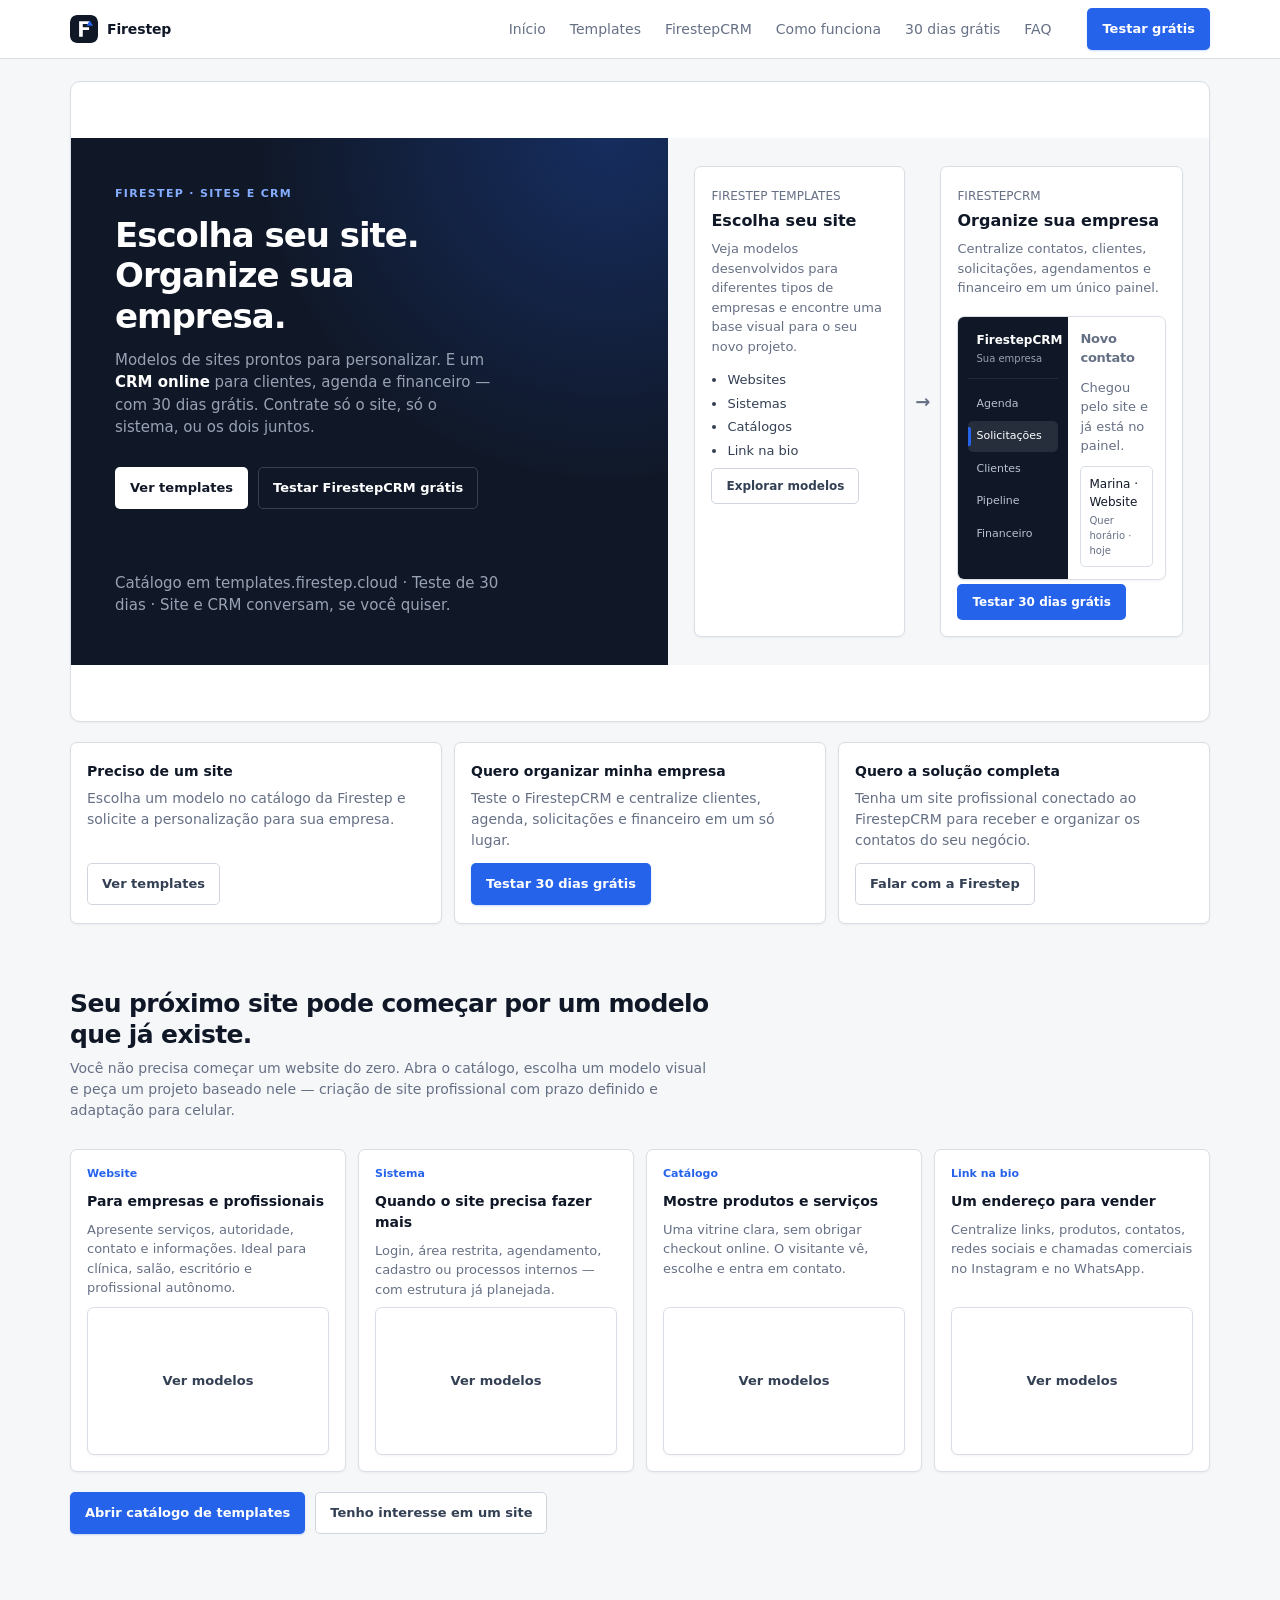
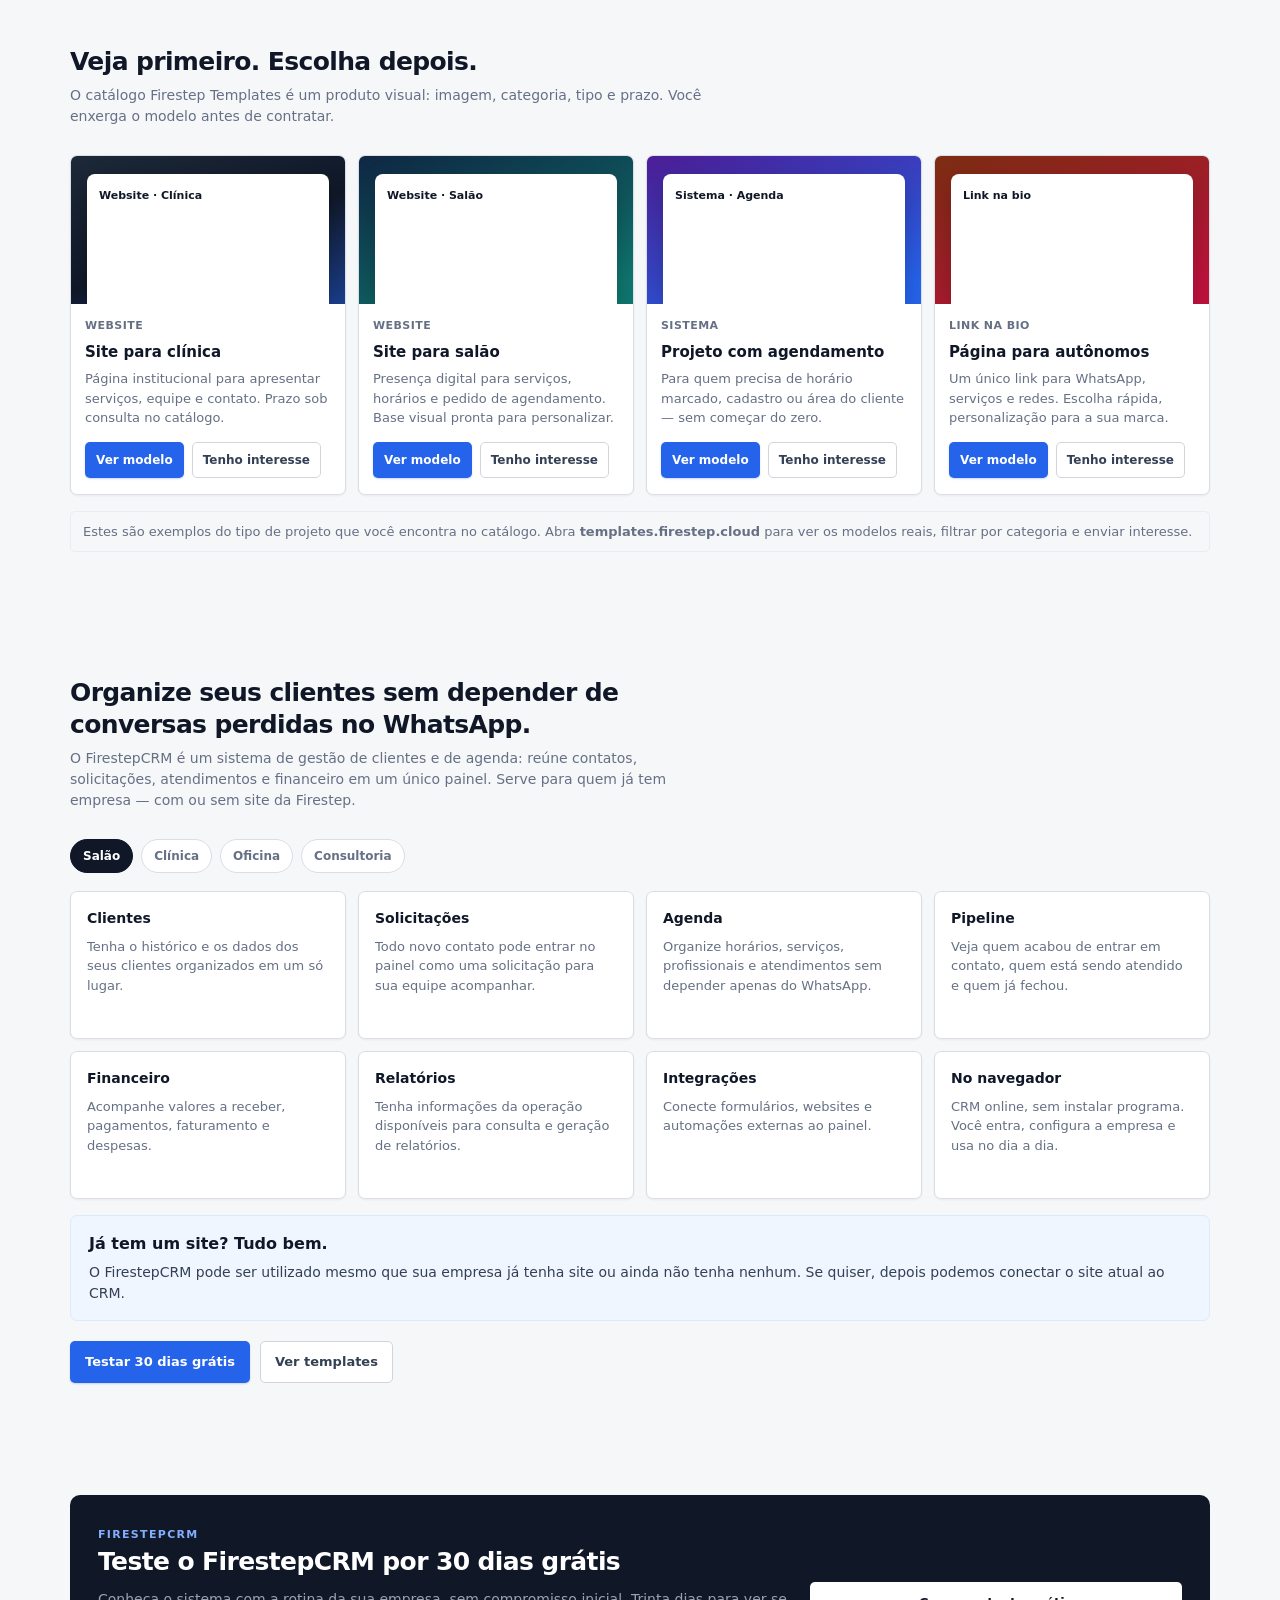
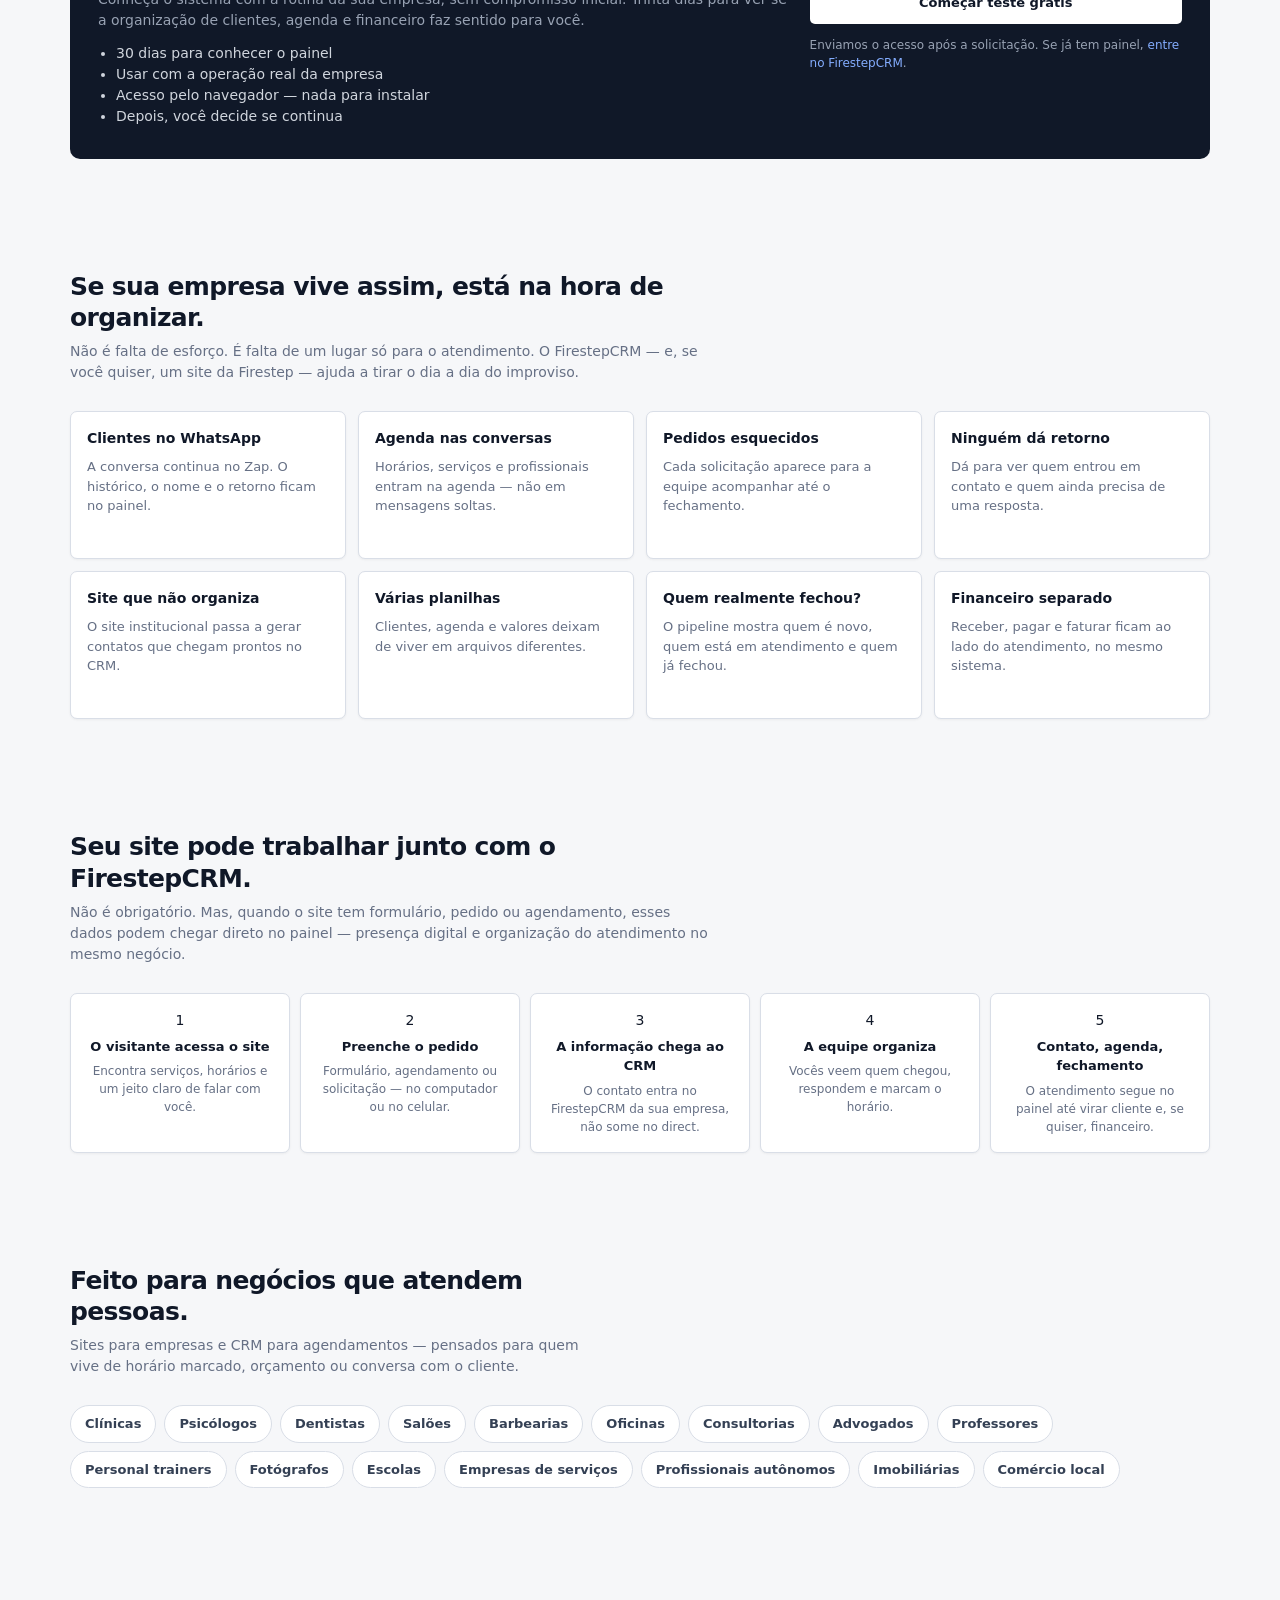
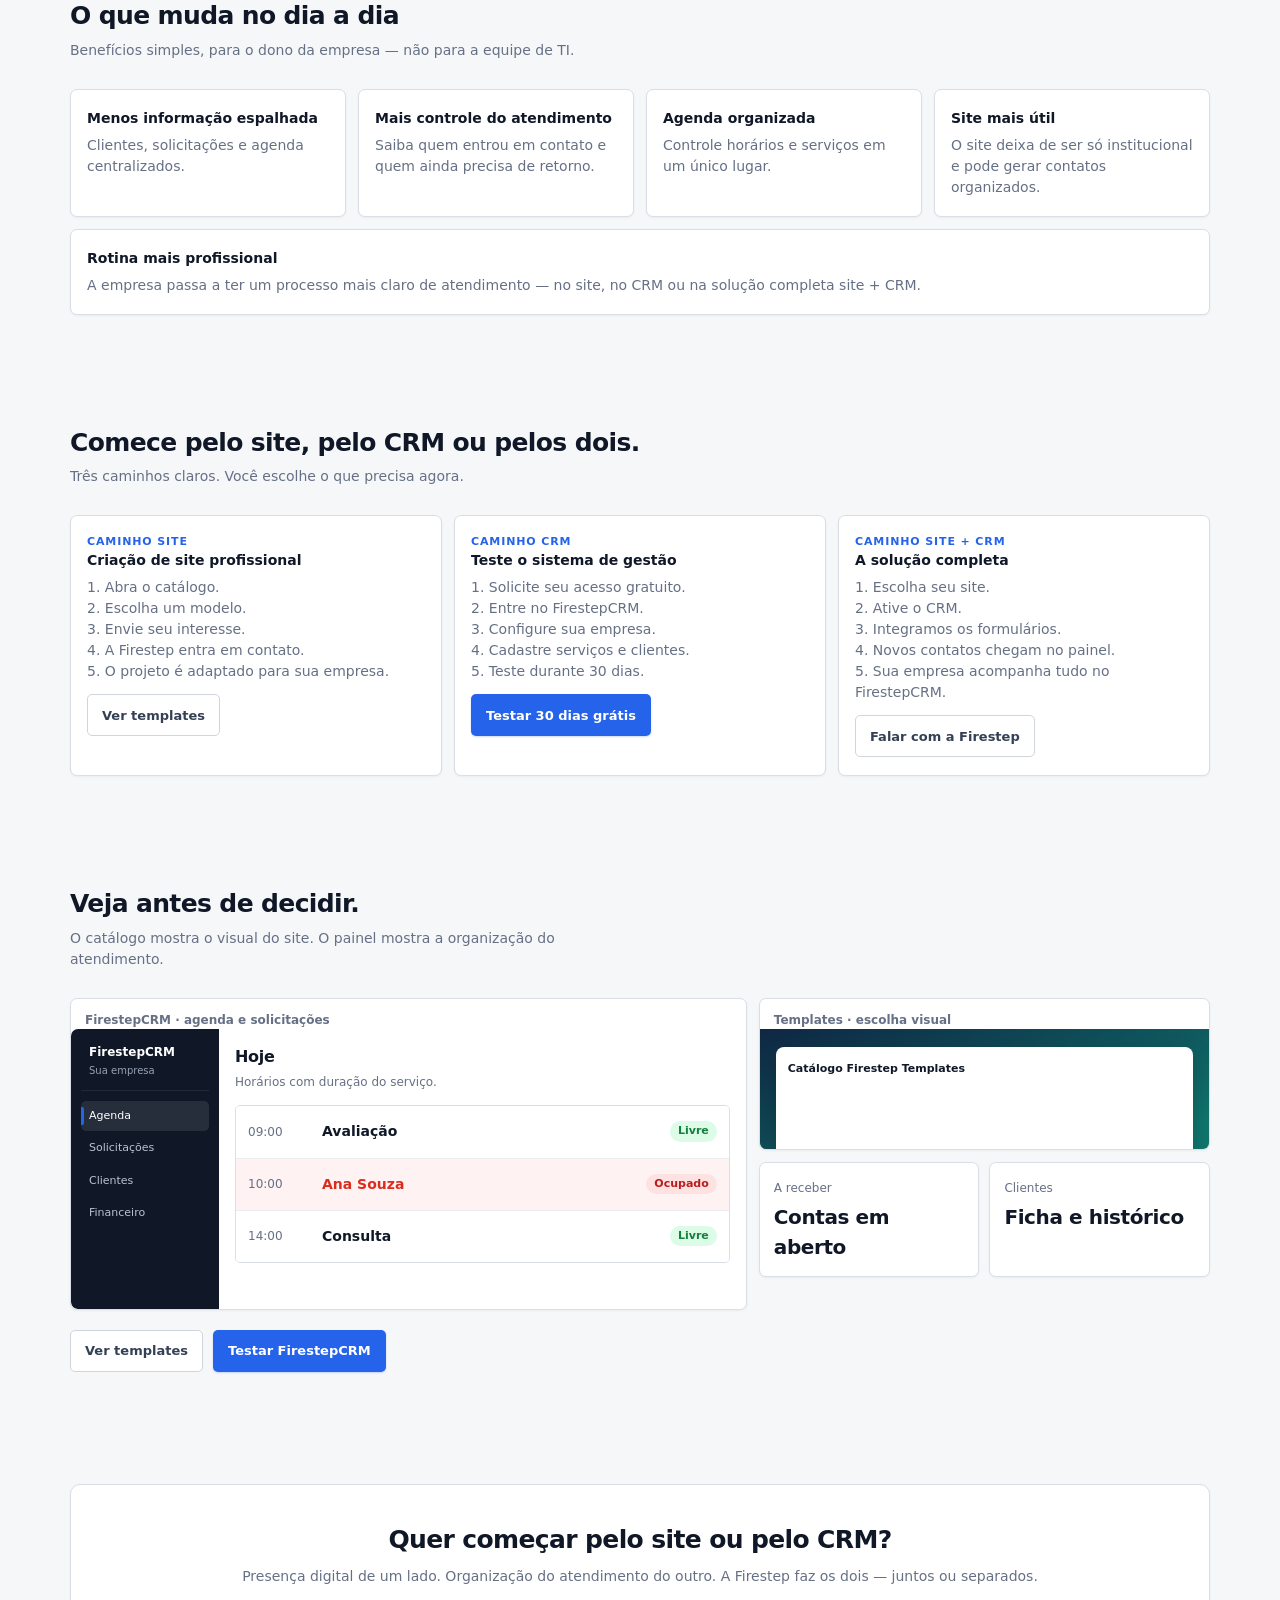
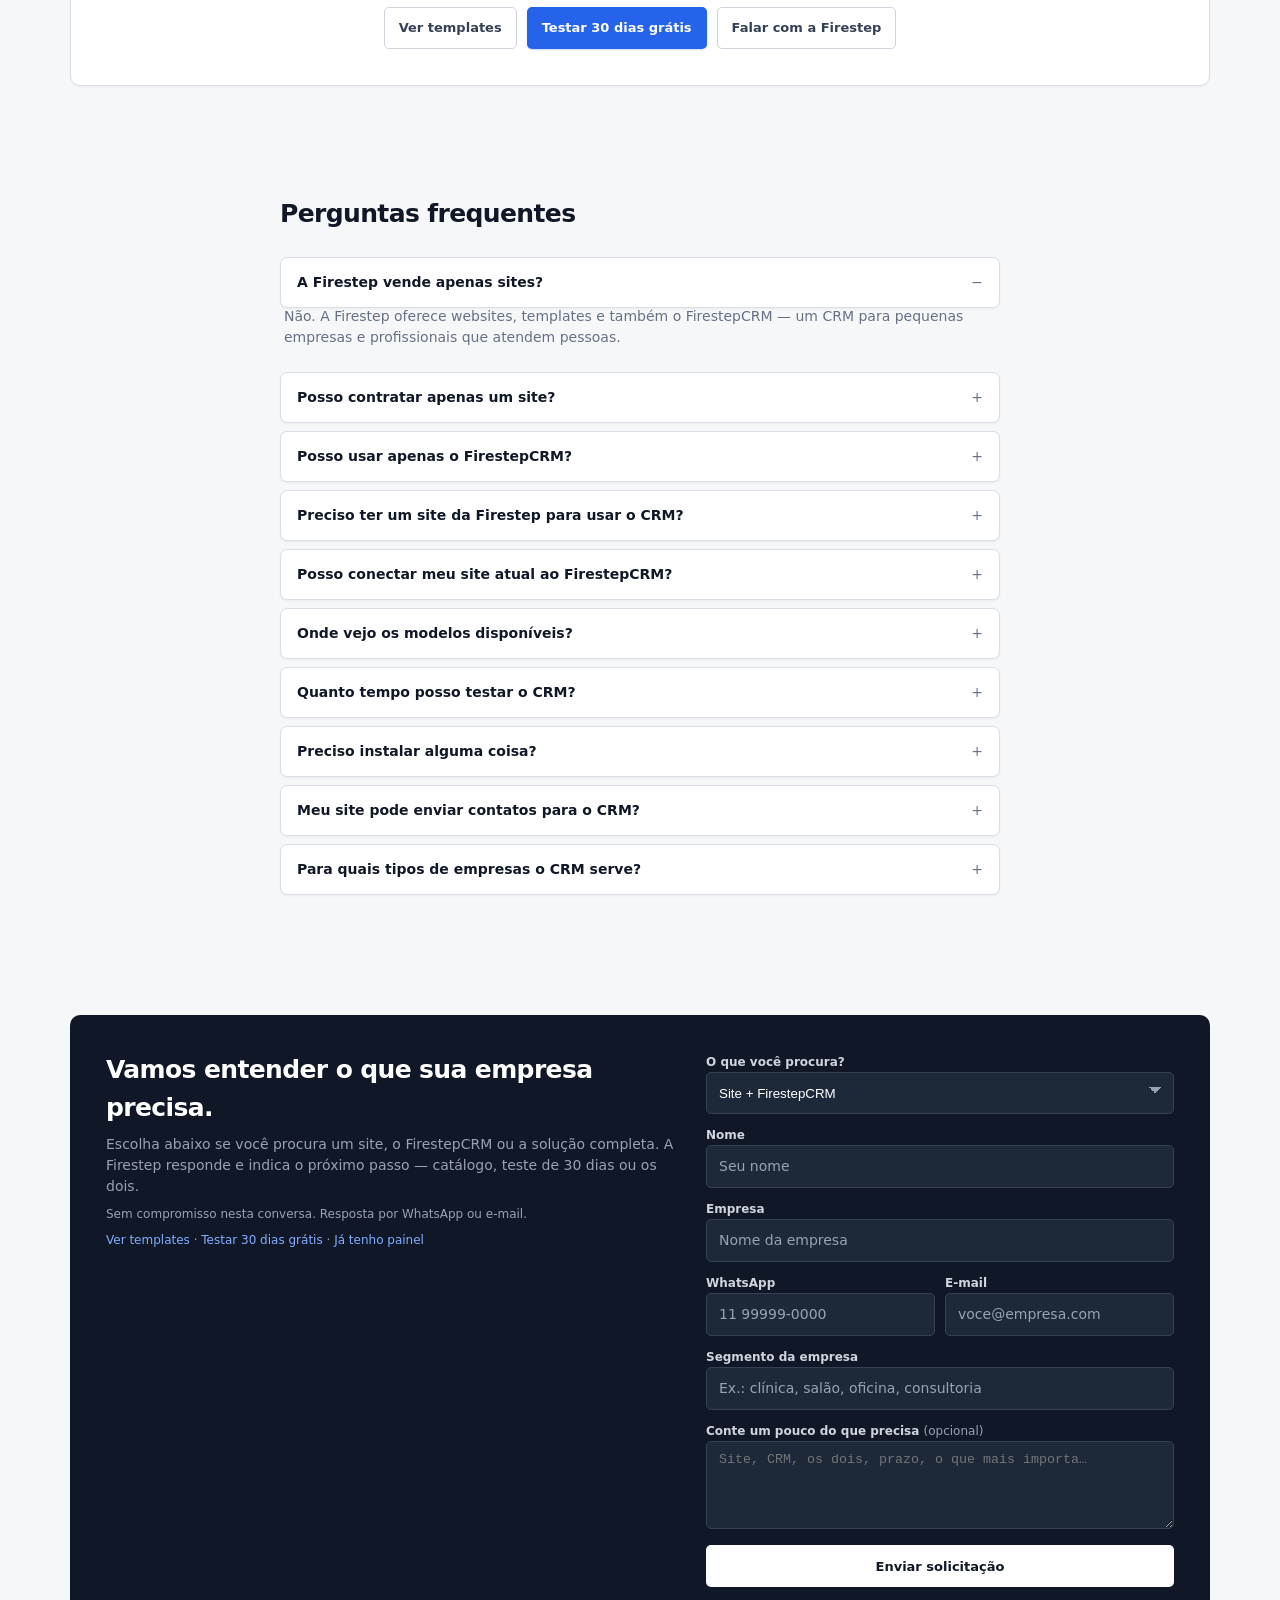
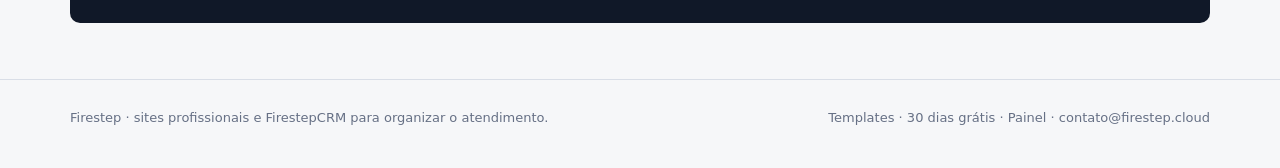
==== commit d0c66fbd: "Reescrever a home da Firestep em linguagem comercial, sem alterar o visual do hero. Co-authored-by: " ====
--- a/Firestep.cloud/index.html
+++ b/Firestep.cloud/index.html
@@ -3,8 +3,8 @@
 <head>
   <meta charset="utf-8">
   <meta name="viewport" content="width=device-width, initial-scale=1, viewport-fit=cover">
-  <title>Firestep | Site profissional para captar. CRM para organizar.</title>
-  <meta name="description" content="A Firestep não entrega só um site bonito. Você escolhe um template moderno e o FirestepCRM recebe solicitações, agenda, clientes e financeiro — sem lead perdido no WhatsApp. Catálogo em templates.firestep.cloud.">
+  <title>Firestep | Criação de site profissional e CRM para organizar clientes</title>
+  <meta name="description" content="Escolha um template de site para sua empresa ou teste o FirestepCRM por 30 dias grátis. Sites para clínicas, salões e profissionais autônomos. CRM online para agenda, solicitações e financeiro — juntos ou separados.">
   <meta name="robots" content="index, follow">
   <meta name="author" content="Firestep">
   <meta name="theme-color" content="#101828">
@@ -15,13 +15,13 @@
   <meta property="og:locale" content="pt_BR">
   <meta property="og:site_name" content="Firestep">
   <meta property="og:url" content="https://firestep.cloud/">
-  <meta property="og:title" content="Firestep | Site para captar. CRM para organizar.">
-  <meta property="og:description" content="Templates visuais + FirestepCRM. O site chama atenção; o painel recebe o pedido, a agenda e o caixa.">
+  <meta property="og:title" content="Firestep | Site profissional e CRM para empresas">
+  <meta property="og:description" content="Modelos de sites prontos para personalizar. FirestepCRM para organizar clientes, agendamentos e financeiro. Teste 30 dias grátis.">
   <meta property="og:image" content="https://firestep.cloud/favicon.svg">
   <meta name="twitter:card" content="summary">
-  <meta name="twitter:title" content="Firestep | Site para captar. CRM para organizar.">
-  <meta name="twitter:description" content="Solução completa: website Firestep e CRM operacional para quem agenda e recebe leads.">
-  <link rel="stylesheet" href="styles.css?v=m4">
+  <meta name="twitter:title" content="Firestep | Site profissional e CRM para empresas">
+  <meta name="twitter:description" content="Ver templates ou testar o FirestepCRM 30 dias grátis. Site e CRM juntos, se você quiser.">
+  <link rel="stylesheet" href="styles.css?v=m5">
   <script type="application/ld+json">
   {
     "@context": "https://schema.org",
@@ -39,19 +39,23 @@
         "applicationCategory": "BusinessApplication",
         "operatingSystem": "Web",
         "url": "https://crm.firestep.cloud/",
-        "description": "Painel por empresa: solicitações do site, agenda, clientes, pipeline, financeiro e PDFs. Isolado por tenant.",
+        "description": "CRM online para pequenas empresas: clientes, solicitações, agenda e financeiro. Funciona no navegador.",
         "offers": { "@type": "Offer", "price": "0", "priceCurrency": "BRL", "description": "Teste gratuito de 30 dias" },
         "publisher": { "@type": "Organization", "name": "Firestep", "url": "https://firestep.cloud/" }
       },
       {
         "@type": "FAQPage",
         "mainEntity": [
-          { "@type": "Question", "name": "A Firestep vende só site?", "acceptedAnswer": { "@type": "Answer", "text": "Não. O catálogo de templates chama atenção e abre o pedido. O FirestepCRM é a estrutura por trás: solicitações, agenda, clientes e financeiro. Templates com agendamento saem com CRM incluso." } },
-          { "@type": "Question", "name": "Onde escolho o modelo do site?", "acceptedAnswer": { "@type": "Answer", "text": "No catálogo firestep TEMPLATES: templates.firestep.cloud. Website, sistema, catálogo ou link na bio. Tenho interesse vira pedido comercial." } },
-          { "@type": "Question", "name": "O formulário do site cai onde?", "acceptedAnswer": { "@type": "Answer", "text": "No FirestepCRM daquela empresa. Não em planilha nem em conversa solta no WhatsApp." } },
-          { "@type": "Question", "name": "Meus clientes aparecem para outra empresa?", "acceptedAnswer": { "@type": "Answer", "text": "Não. Cada painel é isolado." } },
-          { "@type": "Question", "name": "Preciso de site para usar o CRM?", "acceptedAnswer": { "@type": "Answer", "text": "Não. Agenda e cadastro funcionam sozinhos. O site entra para captar. Juntos, são a solução completa." } },
-          { "@type": "Question", "name": "Tem cobrança automática de cartão?", "acceptedAnswer": { "@type": "Answer", "text": "Não. O financeiro registra o valor. PIX, boleto e maquininha continuam onde você já usa." } }
+          { "@type": "Question", "name": "A Firestep vende apenas sites?", "acceptedAnswer": { "@type": "Answer", "text": "Não. A Firestep oferece websites, templates e também o FirestepCRM." } },
+          { "@type": "Question", "name": "Posso contratar apenas um site?", "acceptedAnswer": { "@type": "Answer", "text": "Sim. Você escolhe um modelo no catálogo e solicita a personalização para sua empresa." } },
+          { "@type": "Question", "name": "Posso usar apenas o FirestepCRM?", "acceptedAnswer": { "@type": "Answer", "text": "Sim. O FirestepCRM pode ser usado mesmo que sua empresa já tenha site ou ainda não tenha nenhum." } },
+          { "@type": "Question", "name": "Preciso ter um site da Firestep para usar o CRM?", "acceptedAnswer": { "@type": "Answer", "text": "Não. O CRM organiza o atendimento de forma independente. Se quiser, depois conectamos o site ao painel." } },
+          { "@type": "Question", "name": "Posso conectar meu site atual ao FirestepCRM?", "acceptedAnswer": { "@type": "Answer", "text": "Dependendo da estrutura do site, sim. Formulários e solicitações podem ser integrados ao CRM." } },
+          { "@type": "Question", "name": "Onde vejo os modelos disponíveis?", "acceptedAnswer": { "@type": "Answer", "text": "No catálogo Firestep Templates: templates.firestep.cloud." } },
+          { "@type": "Question", "name": "Quanto tempo posso testar o CRM?", "acceptedAnswer": { "@type": "Answer", "text": "30 dias grátis, pelo navegador, para usar com a rotina da empresa." } },
+          { "@type": "Question", "name": "Preciso instalar alguma coisa?", "acceptedAnswer": { "@type": "Answer", "text": "Não. O FirestepCRM funciona pelo navegador." } },
+          { "@type": "Question", "name": "Meu site pode enviar contatos para o CRM?", "acceptedAnswer": { "@type": "Answer", "text": "Sim. Os projetos podem ser preparados para encaminhar solicitações ao FirestepCRM." } },
+          { "@type": "Question", "name": "Para quais tipos de empresas o CRM serve?", "acceptedAnswer": { "@type": "Answer", "text": "Principalmente empresas e profissionais que trabalham com atendimento, agendamentos, reservas, solicitações ou recebimento de leads." } }
         ]
       }
     ]
@@ -68,22 +72,24 @@
         Firestep
       </a>
       <nav class="nav-main" aria-label="Seções">
-        <a href="#solucao">Solução</a>
+        <a href="#topo">Início</a>
         <a href="#templates">Templates</a>
         <a href="#crm">FirestepCRM</a>
-        <a href="#fluxo">Como entra</a>
+        <a href="#como">Como funciona</a>
+        <a href="#gratis">30 dias grátis</a>
         <a href="#faq">FAQ</a>
       </nav>
-      <a class="btn btn-primary head-cta" href="#contato">Falar com a Firestep</a>
+      <a class="btn btn-primary head-cta" href="#gratis">Testar grátis</a>
       <button class="hamb" type="button" aria-expanded="false" aria-controls="menu-m" aria-label="Abrir menu">☰</button>
     </div>
     <div class="wrap mobile-nav" id="menu-m" hidden>
-      <a href="#solucao">Solução</a>
+      <a href="#topo">Início</a>
       <a href="#templates">Templates</a>
       <a href="#crm">FirestepCRM</a>
-      <a href="#fluxo">Como entra</a>
+      <a href="#como">Como funciona</a>
+      <a href="#gratis">30 dias grátis</a>
       <a href="#faq">FAQ</a>
-      <a class="btn btn-primary btn-wide" href="#contato" style="margin-top:8px">Falar com a Firestep</a>
+      <a class="btn btn-primary btn-wide" href="#gratis" style="margin-top:8px">Testar grátis</a>
     </div>
   </header>
 
@@ -92,36 +98,37 @@
       <section class="hero" aria-labelledby="hero-title">
         <div class="hero-copy">
           <div>
-            <div class="kicker">FIRESTEP · SITE + CRM</div>
-            <h1 id="hero-title">Não é só um site bonito. É captura e organização no mesmo negócio.</h1>
+            <div class="kicker">FIRESTEP · SITES E CRM</div>
+            <h1 id="hero-title">Escolha seu site. Organize sua empresa.</h1>
             <p>
-              Os templates chamam atenção. O <strong style="color:#fff;font-weight:600">FirestepCRM</strong> trabalha por trás:
-              pedido, agenda, cliente e caixa — para donos de pequeno e médio negócio que ainda perdem lead no WhatsApp.
+              Modelos de sites prontos para personalizar. E um <strong style="color:#fff;font-weight:600">CRM online</strong> para clientes, agenda e financeiro — com 30 dias grátis. Contrate só o site, só o sistema, ou os dois juntos.
             </p>
             <div class="hero-actions">
               <a class="btn btn-navy btn-wide-m" href="https://templates.firestep.cloud/" rel="noopener">Ver templates</a>
-              <a class="btn btn-ghost btn-wide-m" href="#contato" style="background:transparent;color:#fff;border-color:#344054">Quero a solução completa</a>
-            </div>
-          </div>
-          <p class="proof">Catálogo em templates.firestep.cloud · Painel em crm.firestep.cloud · Um produto Firestep.</p>
+              <a class="btn btn-ghost btn-wide-m" href="#gratis" style="background:transparent;color:#fff;border-color:#344054">Testar FirestepCRM grátis</a>
+            </div>
+          </div>
+          <p class="proof">Catálogo em templates.firestep.cloud · Teste de 30 dias · Site e CRM conversam, se você quiser.</p>
         </div>
         <div class="hero-panel">
-          <div class="duo" role="img" aria-label="Prévia: site capta e o CRM organiza">
+          <div class="duo" role="img" aria-label="Prévia: catálogo de sites e painel FirestepCRM">
             <article class="duo-card">
-              <span class="tiny">firestep TEMPLATES</span>
-              <strong>Vitrine</strong>
-              <p>Website, sistema, catálogo ou link na bio. Modelo moderno para despertar interesse.</p>
+              <span class="tiny">FIRESTEP TEMPLATES</span>
+              <strong>Escolha seu site</strong>
+              <p>Veja modelos desenvolvidos para diferentes tipos de empresas e encontre uma base visual para o seu novo projeto.</p>
               <ul class="mini">
-                <li>Print e ficha técnica</li>
-                <li>Tenho interesse</li>
-                <li>Prazo e SKU</li>
+                <li>Websites</li>
+                <li>Sistemas</li>
+                <li>Catálogos</li>
+                <li>Link na bio</li>
               </ul>
+              <a class="btn btn-ghost" href="https://templates.firestep.cloud/" rel="noopener">Explorar modelos</a>
             </article>
             <div class="duo-arrow" aria-hidden="true">→</div>
             <article class="duo-card duo-crm">
-              <span class="tiny">FirestepCRM</span>
-              <strong>Operação</strong>
-              <p>O pedido vira solicitação no painel da empresa. Agenda, pipeline e financeiro no mesmo lugar.</p>
+              <span class="tiny">FIRESTEPCRM</span>
+              <strong>Organize sua empresa</strong>
+              <p>Centralize contatos, clientes, solicitações, agendamentos e financeiro em um único painel.</p>
               <div class="mock mock-mini">
                 <div class="mock-side" aria-hidden="true">
                   <div class="mock-brand">FirestepCRM<small>Sua empresa</small></div>
@@ -134,208 +141,442 @@
                   </div>
                 </div>
                 <div class="mock-main">
-                  <p class="mock-h">Nova do site</p>
-                  <p class="mock-sub">Não ficou só no direct.</p>
+                  <p class="mock-h">Novo contato</p>
+                  <p class="mock-sub">Chegou pelo site e já está no painel.</p>
                   <div class="pill" style="margin:0">Marina · Website<small>Quer horário · hoje</small></div>
                 </div>
               </div>
+              <a class="btn" href="#gratis">Testar 30 dias grátis</a>
             </article>
           </div>
         </div>
       </section>
 
-      <div class="trust" id="solucao">
+      <div class="trust" id="escolha">
         <article>
-          <h3>Site que capta</h3>
-          <p>Templates visuais para quem precisa de presença digital — sem ser “só uma página bonita”.</p>
+          <h3>Preciso de um site</h3>
+          <p>Escolha um modelo no catálogo da Firestep e solicite a personalização para sua empresa.</p>
+          <a class="btn btn-ghost" href="https://templates.firestep.cloud/" rel="noopener">Ver templates</a>
         </article>
         <article>
-          <h3>CRM que organiza</h3>
-          <p>Solicitações, agenda, ficha e caixa no FirestepCRM. Cada empresa no próprio painel.</p>
+          <h3>Quero organizar minha empresa</h3>
+          <p>Teste o FirestepCRM e centralize clientes, agenda, solicitações e financeiro em um só lugar.</p>
+          <a class="btn btn-primary" href="#gratis">Testar 30 dias grátis</a>
         </article>
         <article>
-          <h3>Quem queremos</h3>
-          <p>Donos e profissionais que agendam, reservam ou recebem lead — não seguidor vazio.</p>
+          <h3>Quero a solução completa</h3>
+          <p>Tenha um site profissional conectado ao FirestepCRM para receber e organizar os contatos do seu negócio.</p>
+          <a class="btn btn-ghost" href="#contato" data-interesse="completo">Falar com a Firestep</a>
         </article>
       </div>
     </div>
 
-    <section>
-      <div class="wrap">
-        <div class="sec-head">
-          <h2>Onde o dia se perde hoje</h2>
-          <p>Não educamos para viralizar. Educamos para o empresário ver o furo — e a Firestep como a solução completa.</p>
-        </div>
-        <div class="prob">
-          <article class="card card-hover">
-            <div class="num">1</div>
-            <h3>Lead no WhatsApp</h3>
-            <p>Formulário vira print, direct some, ninguém confirma. O site Firestep manda o pedido para o CRM da empresa.</p>
-          </article>
-          <article class="card card-hover">
-            <div class="num">2</div>
-            <h3>Agenda desorganizada</h3>
-            <p>Horário no chat, depois alguém marca em cima. No painel o slot leva a duração do serviço.</p>
-          </article>
-          <article class="card card-hover">
-            <div class="num">3</div>
-            <h3>Site sem retaguarda</h3>
-            <p>Fica lindo e o atendimento continua na planilha. Aqui o template já nasce plugado no FirestepCRM.</p>
-          </article>
-        </div>
-      </div>
-    </section>
-
     <section id="templates">
       <div class="wrap">
-        <div class="sec-head">
-          <h2>firestep TEMPLATES — a vitrine</h2>
-          <p>Catálogo comercial: a empresa escolhe o modelo e pede o projeto. Não substitui o CRM. Abre o pedido.</p>
+        <div class="sec-head wide">
+          <h2>Seu próximo site pode começar por um modelo que já existe.</h2>
+          <p>Você não precisa começar um website do zero. Abra o catálogo, escolha um modelo visual e peça um projeto baseado nele — criação de site profissional com prazo definido e adaptação para celular.</p>
         </div>
         <div class="map types">
           <article>
             <span class="tag">Website</span>
-            <h3>Presença que chama atenção</h3>
-            <p>Modelos modernos para clínicas, salões, oficinas e serviços. Visual primeiro; o CRM recebe o contato.</p>
+            <h3>Para empresas e profissionais</h3>
+            <p>Apresente serviços, autoridade, contato e informações. Ideal para clínica, salão, escritório e profissional autônomo.</p>
+            <a class="btn btn-ghost" href="https://templates.firestep.cloud/" rel="noopener">Ver modelos</a>
           </article>
           <article>
             <span class="tag">Sistema</span>
-            <h3>Agenda e área do cliente</h3>
-            <p>Quando o projeto tem reserva ou login, sai com FirestepCRM incluso — não HubSpot, não planilha.</p>
+            <h3>Quando o site precisa fazer mais</h3>
+            <p>Login, área restrita, agendamento, cadastro ou processos internos — com estrutura já planejada.</p>
+            <a class="btn btn-ghost" href="https://templates.firestep.cloud/" rel="noopener">Ver modelos</a>
           </article>
           <article>
             <span class="tag">Catálogo</span>
-            <h3>Vitrine de produtos</h3>
-            <p>O interesse do visitante vira pedido rastreável no mesmo painel da operação.</p>
+            <h3>Mostre produtos e serviços</h3>
+            <p>Uma vitrine clara, sem obrigar checkout online. O visitante vê, escolhe e entra em contato.</p>
+            <a class="btn btn-ghost" href="https://templates.firestep.cloud/" rel="noopener">Ver modelos</a>
           </article>
           <article>
             <span class="tag">Link na bio</span>
-            <h3>Instagram que vende</h3>
-            <p>O objetivo não é só seguidor. É conversa no WhatsApp e cliente que agenda de verdade.</p>
+            <h3>Um endereço para vender</h3>
+            <p>Centralize links, produtos, contatos, redes sociais e chamadas comerciais no Instagram e no WhatsApp.</p>
+            <a class="btn btn-ghost" href="https://templates.firestep.cloud/" rel="noopener">Ver modelos</a>
+          </article>
+        </div>
+        <div class="sec-actions">
+          <a class="btn btn-primary" href="https://templates.firestep.cloud/" rel="noopener">Abrir catálogo de templates</a>
+          <a class="btn btn-ghost" href="#contato" data-interesse="templates">Tenho interesse em um site</a>
+        </div>
+      </div>
+    </section>
+
+    <section id="destaques">
+      <div class="wrap">
+        <div class="sec-head wide">
+          <h2>Veja primeiro. Escolha depois.</h2>
+          <p>O catálogo Firestep Templates é um produto visual: imagem, categoria, tipo e prazo. Você enxerga o modelo antes de contratar.</p>
+        </div>
+        <div class="shop">
+          <article class="shop-card">
+            <div class="shop-preview" aria-hidden="true"><span>Website · Clínica</span></div>
+            <div class="shop-body">
+              <small>Website</small>
+              <h3>Site para clínica</h3>
+              <p>Página institucional para apresentar serviços, equipe e contato. Prazo sob consulta no catálogo.</p>
+              <div class="shop-actions">
+                <a class="btn btn-primary" href="https://templates.firestep.cloud/" rel="noopener">Ver modelo</a>
+                <a class="btn btn-ghost" href="#contato" data-interesse="templates">Tenho interesse</a>
+              </div>
+            </div>
+          </article>
+          <article class="shop-card">
+            <div class="shop-preview p2" aria-hidden="true"><span>Website · Salão</span></div>
+            <div class="shop-body">
+              <small>Website</small>
+              <h3>Site para salão</h3>
+              <p>Presença digital para serviços, horários e pedido de agendamento. Base visual pronta para personalizar.</p>
+              <div class="shop-actions">
+                <a class="btn btn-primary" href="https://templates.firestep.cloud/" rel="noopener">Ver modelo</a>
+                <a class="btn btn-ghost" href="#contato" data-interesse="templates">Tenho interesse</a>
+              </div>
+            </div>
+          </article>
+          <article class="shop-card">
+            <div class="shop-preview p3" aria-hidden="true"><span>Sistema · Agenda</span></div>
+            <div class="shop-body">
+              <small>Sistema</small>
+              <h3>Projeto com agendamento</h3>
+              <p>Para quem precisa de horário marcado, cadastro ou área do cliente — sem começar do zero.</p>
+              <div class="shop-actions">
+                <a class="btn btn-primary" href="https://templates.firestep.cloud/" rel="noopener">Ver modelo</a>
+                <a class="btn btn-ghost" href="#contato" data-interesse="sistema">Tenho interesse</a>
+              </div>
+            </div>
+          </article>
+          <article class="shop-card">
+            <div class="shop-preview p4" aria-hidden="true"><span>Link na bio</span></div>
+            <div class="shop-body">
+              <small>Link na bio</small>
+              <h3>Página para autônomos</h3>
+              <p>Um único link para WhatsApp, serviços e redes. Escolha rápida, personalização para a sua marca.</p>
+              <div class="shop-actions">
+                <a class="btn btn-primary" href="https://templates.firestep.cloud/" rel="noopener">Ver modelo</a>
+                <a class="btn btn-ghost" href="#contato" data-interesse="bio">Tenho interesse</a>
+              </div>
+            </div>
           </article>
         </div>
         <p class="note" style="margin-top:16px">
-          Em <a href="https://templates.firestep.cloud/" rel="noopener"><b>templates.firestep.cloud</b></a>
-          você filtra o tipo, vê print, ficha e prazo. <b>Tenho interesse</b> é o primeiro gancho oficial com o FirestepCRM
-          (origem: catálogo Firestep).
+          Estes são exemplos do tipo de projeto que você encontra no catálogo. Abra
+          <a href="https://templates.firestep.cloud/" rel="noopener"><b>templates.firestep.cloud</b></a>
+          para ver os modelos reais, filtrar por categoria e enviar interesse.
         </p>
       </div>
     </section>
 
     <section id="crm">
       <div class="wrap">
-        <div class="sec-head">
-          <h2>FirestepCRM — a estrutura por trás</h2>
-          <p>SaaS no navegador, um painel por empresa. Feito para quem agenda pessoas — não para funil enterprise.</p>
-        </div>
-        <div class="chips" role="group" aria-label="Tipo de negócio">
+        <div class="sec-head wide">
+          <h2>Organize seus clientes sem depender de conversas perdidas no WhatsApp.</h2>
+          <p>O FirestepCRM é um sistema de gestão de clientes e de agenda: reúne contatos, solicitações, atendimentos e financeiro em um único painel. Serve para quem já tem empresa — com ou sem site da Firestep.</p>
+        </div>
+        <div class="chips" role="group" aria-label="Exemplos de negócio">
           <button class="chip" type="button" data-seg="salao" aria-pressed="true">Salão</button>
           <button class="chip" type="button" data-seg="clinica" aria-pressed="false">Clínica</button>
           <button class="chip" type="button" data-seg="oficina" aria-pressed="false">Oficina</button>
           <button class="chip" type="button" data-seg="consultoria" aria-pressed="false">Consultoria</button>
         </div>
         <div class="map">
-          <a href="#fluxo">
+          <article>
+            <h3 data-term="clients">Clientes</h3>
+            <p>Tenha o histórico e os dados dos seus clientes organizados em um só lugar.</p>
+          </article>
+          <article>
             <h3>Solicitações</h3>
-            <p>Pedido do site ou do catálogo. Converter vira horário. Nada “de mentira”.</p>
-            <span class="tag">Entra de fora</span>
-          </a>
-          <a href="#fluxo">
+            <p>Todo novo contato pode entrar no painel como uma solicitação para sua equipe acompanhar.</p>
+          </article>
+          <article>
             <h3>Agenda</h3>
-            <p>Dia, semana, mês. Duração + intervalo. Atendimento interno ou com paradas.</p>
-            <span class="tag">Não sobrepõe</span>
-          </a>
-          <a href="#fluxo">
-            <h3 data-term="clients">Clientes</h3>
-            <p>Ficha, origem, UTM, campos do segmento. Busca só da sua empresa.</p>
-            <span class="tag">Isolado</span>
-          </a>
-          <a href="#fluxo">
+            <p>Organize horários, serviços, profissionais e atendimentos sem depender apenas do WhatsApp.</p>
+          </article>
+          <article>
             <h3>Pipeline</h3>
-            <p>Nova, em contato, convertida, perdida. O pedido não some numa lista infinita.</p>
-            <span class="tag">Até o fechamento</span>
-          </a>
-          <a href="#fluxo">
-            <h3>Serviços</h3>
-            <p>Preço e duração alimentam agenda e financeiro na mesma fonte.</p>
-            <span class="tag">Uma verdade</span>
-          </a>
-          <a href="#fluxo">
+            <p>Veja quem acabou de entrar em contato, quem está sendo atendido e quem já fechou.</p>
+          </article>
+          <article>
             <h3>Financeiro</h3>
-            <p>A receber, faturado, a pagar. Aberto não conta como caixa. Fatura só fecha com Faturar.</p>
-            <span class="tag">Origem no horário</span>
-          </a>
-          <a href="#fluxo">
-            <h3>Relatórios PDF</h3>
-            <p>Atendimentos, cadastros, origens, caixa, contratos, abrangência.</p>
-            <span class="tag">Folha timbrada</span>
-          </a>
-          <a href="#fluxo">
-            <h3>Webhooks</h3>
-            <p>Site do cliente → painel. Saída para Make/n8n. Token da empresa, domínio autorizado.</p>
-            <span class="tag">Liberado pela Firestep</span>
-          </a>
-        </div>
-      </div>
-    </section>
-
-    <section id="fluxo">
+            <p>Acompanhe valores a receber, pagamentos, faturamento e despesas.</p>
+          </article>
+          <article>
+            <h3>Relatórios</h3>
+            <p>Tenha informações da operação disponíveis para consulta e geração de relatórios.</p>
+          </article>
+          <article>
+            <h3>Integrações</h3>
+            <p>Conecte formulários, websites e automações externas ao painel.</p>
+          </article>
+          <article>
+            <h3>No navegador</h3>
+            <p>CRM online, sem instalar programa. Você entra, configura a empresa e usa no dia a dia.</p>
+          </article>
+        </div>
+        <div class="aside-note">
+          <h3>Já tem um site? Tudo bem.</h3>
+          <p>O FirestepCRM pode ser utilizado mesmo que sua empresa já tenha site ou ainda não tenha nenhum. Se quiser, depois podemos conectar o site atual ao CRM.</p>
+        </div>
+        <div class="sec-actions">
+          <a class="btn btn-primary" href="#gratis">Testar 30 dias grátis</a>
+          <a class="btn btn-ghost" href="https://templates.firestep.cloud/" rel="noopener">Ver templates</a>
+        </div>
+      </div>
+    </section>
+
+    <section id="gratis">
+      <div class="wrap">
+        <div class="trial">
+          <div>
+            <div class="kicker">FIRESTEPCRM</div>
+            <h2>Teste o FirestepCRM por 30 dias grátis</h2>
+            <p>Conheça o sistema com a rotina da sua empresa, sem compromisso inicial. Trinta dias para ver se a organização de clientes, agenda e financeiro faz sentido para você.</p>
+            <ul>
+              <li>30 dias para conhecer o painel</li>
+              <li>Usar com a operação real da empresa</li>
+              <li>Acesso pelo navegador — nada para instalar</li>
+              <li>Depois, você decide se continua</li>
+            </ul>
+          </div>
+          <div>
+            <a class="btn btn-navy btn-wide" href="#contato" data-interesse="crm">Começar teste grátis</a>
+            <p class="legal" style="margin-top:12px !important">Enviamos o acesso após a solicitação. Se já tem painel, <a href="https://crm.firestep.cloud/login" rel="noopener" style="color:#84adff">entre no FirestepCRM</a>.</p>
+          </div>
+        </div>
+      </div>
+    </section>
+
+    <section id="problemas">
+      <div class="wrap">
+        <div class="sec-head wide">
+          <h2>Se sua empresa vive assim, está na hora de organizar.</h2>
+          <p>Não é falta de esforço. É falta de um lugar só para o atendimento. O FirestepCRM — e, se você quiser, um site da Firestep — ajuda a tirar o dia a dia do improviso.</p>
+        </div>
+        <div class="map">
+          <article>
+            <h3>Clientes no WhatsApp</h3>
+            <p>A conversa continua no Zap. O histórico, o nome e o retorno ficam no painel.</p>
+          </article>
+          <article>
+            <h3>Agenda nas conversas</h3>
+            <p>Horários, serviços e profissionais entram na agenda — não em mensagens soltas.</p>
+          </article>
+          <article>
+            <h3>Pedidos esquecidos</h3>
+            <p>Cada solicitação aparece para a equipe acompanhar até o fechamento.</p>
+          </article>
+          <article>
+            <h3>Ninguém dá retorno</h3>
+            <p>Dá para ver quem entrou em contato e quem ainda precisa de uma resposta.</p>
+          </article>
+          <article>
+            <h3>Site que não organiza</h3>
+            <p>O site institucional passa a gerar contatos que chegam prontos no CRM.</p>
+          </article>
+          <article>
+            <h3>Várias planilhas</h3>
+            <p>Clientes, agenda e valores deixam de viver em arquivos diferentes.</p>
+          </article>
+          <article>
+            <h3>Quem realmente fechou?</h3>
+            <p>O pipeline mostra quem é novo, quem está em atendimento e quem já fechou.</p>
+          </article>
+          <article>
+            <h3>Financeiro separado</h3>
+            <p>Receber, pagar e faturar ficam ao lado do atendimento, no mesmo sistema.</p>
+          </article>
+        </div>
+      </div>
+    </section>
+
+    <section id="juntos">
+      <div class="wrap">
+        <div class="sec-head wide">
+          <h2>Seu site pode trabalhar junto com o FirestepCRM.</h2>
+          <p>Não é obrigatório. Mas, quando o site tem formulário, pedido ou agendamento, esses dados podem chegar direto no painel — presença digital e organização do atendimento no mesmo negócio.</p>
+        </div>
+        <div class="flow-v">
+          <article>
+            <div class="n">1</div>
+            <strong>O visitante acessa o site</strong>
+            <p>Encontra serviços, horários e um jeito claro de falar com você.</p>
+          </article>
+          <article>
+            <div class="n">2</div>
+            <strong>Preenche o pedido</strong>
+            <p>Formulário, agendamento ou solicitação — no computador ou no celular.</p>
+          </article>
+          <article>
+            <div class="n">3</div>
+            <strong>A informação chega ao CRM</strong>
+            <p>O contato entra no FirestepCRM da sua empresa, não some no direct.</p>
+          </article>
+          <article>
+            <div class="n">4</div>
+            <strong>A equipe organiza</strong>
+            <p>Vocês veem quem chegou, respondem e marcam o horário.</p>
+          </article>
+          <article>
+            <div class="n">5</div>
+            <strong>Contato, agenda, fechamento</strong>
+            <p>O atendimento segue no painel até virar cliente e, se quiser, financeiro.</p>
+          </article>
+        </div>
+      </div>
+    </section>
+
+    <section id="para-quem">
       <div class="wrap">
         <div class="sec-head">
-          <h2>Três camadas, um destino</h2>
-          <p>O que nasce no catálogo e o que nascer no site entregue vive no FirestepCRM — não num segundo funil.</p>
+          <h2>Feito para negócios que atendem pessoas.</h2>
+          <p>Sites para empresas e CRM para agendamentos — pensados para quem vive de horário marcado, orçamento ou conversa com o cliente.</p>
+        </div>
+        <div class="tag-cloud">
+          <span>Clínicas</span>
+          <span>Psicólogos</span>
+          <span>Dentistas</span>
+          <span>Salões</span>
+          <span>Barbearias</span>
+          <span>Oficinas</span>
+          <span>Consultorias</span>
+          <span>Advogados</span>
+          <span>Professores</span>
+          <span>Personal trainers</span>
+          <span>Fotógrafos</span>
+          <span>Escolas</span>
+          <span>Empresas de serviços</span>
+          <span>Profissionais autônomos</span>
+          <span>Imobiliárias</span>
+          <span>Comércio local</span>
+        </div>
+      </div>
+    </section>
+
+    <section id="beneficios">
+      <div class="wrap">
+        <div class="sec-head">
+          <h2>O que muda no dia a dia</h2>
+          <p>Benefícios simples, para o dono da empresa — não para a equipe de TI.</p>
+        </div>
+        <div class="safe">
+          <article class="card">
+            <h3>Menos informação espalhada</h3>
+            <p>Clientes, solicitações e agenda centralizados.</p>
+          </article>
+          <article class="card">
+            <h3>Mais controle do atendimento</h3>
+            <p>Saiba quem entrou em contato e quem ainda precisa de retorno.</p>
+          </article>
+          <article class="card">
+            <h3>Agenda organizada</h3>
+            <p>Controle horários e serviços em um único lugar.</p>
+          </article>
+          <article class="card">
+            <h3>Site mais útil</h3>
+            <p>O site deixa de ser só institucional e pode gerar contatos organizados.</p>
+          </article>
+        </div>
+        <article class="card" style="margin-top:12px">
+          <h3>Rotina mais profissional</h3>
+          <p>A empresa passa a ter um processo mais claro de atendimento — no site, no CRM ou na solução completa site + CRM.</p>
+        </article>
+      </div>
+    </section>
+
+    <section id="como">
+      <div class="wrap">
+        <div class="sec-head wide">
+          <h2>Comece pelo site, pelo CRM ou pelos dois.</h2>
+          <p>Três caminhos claros. Você escolhe o que precisa agora.</p>
         </div>
         <div class="layers">
           <article class="card">
-            <div class="n">01 CATÁLOGO</div>
-            <h3>Escolhe o modelo</h3>
-            <p>Website, sistema, catálogo ou bio. Briefing e empresa. Pedido Novo → contato → fechado.</p>
+            <div class="n">CAMINHO SITE</div>
+            <h3>Criação de site profissional</h3>
+            <p>1. Abra o catálogo.<br>2. Escolha um modelo.<br>3. Envie seu interesse.<br>4. A Firestep entra em contato.<br>5. O projeto é adaptado para sua empresa.</p>
+            <a class="btn btn-ghost" href="https://templates.firestep.cloud/" rel="noopener" style="margin-top:12px">Ver templates</a>
           </article>
           <article class="card">
-            <div class="n">02 FIRESTEPCRM</div>
-            <h3>Opera a venda e o dia a dia</h3>
-            <p>Lead qualificado, conversa, assinatura recorrente do painel, follow-up. Sem competir com a loja.</p>
+            <div class="n">CAMINHO CRM</div>
+            <h3>Teste o sistema de gestão</h3>
+            <p>1. Solicite seu acesso gratuito.<br>2. Entre no FirestepCRM.<br>3. Configure sua empresa.<br>4. Cadastre serviços e clientes.<br>5. Teste durante 30 dias.</p>
+            <a class="btn btn-primary" href="#gratis" style="margin-top:12px">Testar 30 dias grátis</a>
           </article>
           <article class="card">
-            <div class="n">03 SITE ENTREGUE</div>
-            <h3>O cliente final agenda</h3>
-            <p>Formulário e reserva apontam para o mesmo CRM. O dono organiza atendimento e financeiro.</p>
-          </article>
-        </div>
-        <div class="kanban" aria-hidden="true" style="margin-top:22px">
-          <div class="col"><h4>Catálogo</h4><div class="pill">Tenho interesse<small>SKU · templates.firestep.cloud</small></div></div>
-          <div class="col"><h4>Comercial</h4><div class="pill">WhatsApp / direct<small>Lead que pode comprar</small></div></div>
-          <div class="col"><h4>Painel</h4><div class="pill">Solicitação + agenda<small>FirestepCRM da empresa</small></div></div>
-          <div class="col"><h4>Recorrência</h4><div class="pill">Assinatura do CRM<small>Site continua captando</small></div></div>
+            <div class="n">CAMINHO SITE + CRM</div>
+            <h3>A solução completa</h3>
+            <p>1. Escolha seu site.<br>2. Ative o CRM.<br>3. Integramos os formulários.<br>4. Novos contatos chegam no painel.<br>5. Sua empresa acompanha tudo no FirestepCRM.</p>
+            <a class="btn btn-ghost" href="#contato" data-interesse="completo" style="margin-top:12px">Falar com a Firestep</a>
+          </article>
+        </div>
+      </div>
+    </section>
+
+    <section id="demo">
+      <div class="wrap">
+        <div class="sec-head">
+          <h2>Veja antes de decidir.</h2>
+          <p>O catálogo mostra o visual do site. O painel mostra a organização do atendimento.</p>
+        </div>
+        <div class="shots">
+          <div class="shot">
+            <div class="shot-label">FirestepCRM · agenda e solicitações</div>
+            <div class="mock" style="border:0;min-height:280px;box-shadow:none">
+              <div class="mock-side" aria-hidden="true">
+                <div class="mock-brand">FirestepCRM<small>Sua empresa</small></div>
+                <div class="mock-nav">
+                  <b>Agenda</b>
+                  <span>Solicitações</span>
+                  <span data-term="clients">Clientes</span>
+                  <span>Financeiro</span>
+                </div>
+              </div>
+              <div class="mock-main">
+                <p class="mock-h">Hoje</p>
+                <p class="mock-sub">Horários com duração do serviço.</p>
+                <div class="day" style="margin:0">
+                  <div class="slot"><time>09:00</time><div><b>Avaliação</b></div><span class="badge">Livre</span></div>
+                  <div class="slot busy"><time>10:00</time><div><b>Ana Souza</b></div><span class="badge">Ocupado</span></div>
+                  <div class="slot"><time>14:00</time><div><b>Consulta</b></div><span class="badge">Livre</span></div>
+                </div>
+              </div>
+            </div>
+          </div>
+          <div>
+            <div class="shot" style="min-height:0;margin-bottom:12px">
+              <div class="shot-label">Templates · escolha visual</div>
+              <div class="shop-preview p2" style="height:120px" aria-hidden="true"><span>Catálogo Firestep Templates</span></div>
+            </div>
+            <div class="fin-cards">
+              <div class="card"><span class="tiny">A receber</span><strong>Contas em aberto</strong></div>
+              <div class="card"><span class="tiny">Clientes</span><strong>Ficha e histórico</strong></div>
+            </div>
+          </div>
+        </div>
+        <div class="sec-actions">
+          <a class="btn btn-ghost" href="https://templates.firestep.cloud/" rel="noopener">Ver templates</a>
+          <a class="btn btn-primary" href="#gratis">Testar FirestepCRM</a>
         </div>
       </div>
     </section>
 
     <section>
       <div class="wrap">
-        <div class="sec-head">
-          <h2>O que vendemos, de propósito</h2>
-          <p>Seguidor importa. Cliente importa mais. A marca Firestep é site + CRM, não um ou outro.</p>
-        </div>
-        <div class="safe goals">
-          <article class="card"><h3>Leads qualificados</h3><p>Quem precisa de presença digital e de organizar agenda.</p></article>
-          <article class="card"><h3>Conversa no WhatsApp</h3><p>Direct e Zap como canal de venda — o dado fica no CRM.</p></article>
-          <article class="card"><h3>Sites e templates</h3><p>Projetos visuais da loja Firestep.</p></article>
-          <article class="card"><h3>Assinatura do CRM</h3><p>Recorrência no painel operacional.</p></article>
-        </div>
-      </div>
-    </section>
-
-    <section>
-      <div class="wrap">
-        <div class="sec-head">
-          <h2>Como começa</h2>
-          <p>Sem cartão nesta página. Combinamos acesso ao CRM e/ou o template.</p>
-        </div>
-        <div class="steps">
-          <article class="card"><div class="num">1</div><h3>Você escolhe o caminho</h3><p>Vitrine de templates, teste do painel, ou os dois — a solução completa.</p></article>
-          <article class="card"><div class="num">2</div><h3>A Firestep responde</h3><p>WhatsApp ou e-mail. Demonstração real de site e de CRM, não só print de marketing.</p></article>
-          <article class="card"><div class="num">3</div><h3>Opera no seu dado</h3><p>Painel isolado. Site plugado. Trinta dias para testar o CRM com a sua rotina.</p></article>
+        <div class="mid-cta">
+          <h2>Quer começar pelo site ou pelo CRM?</h2>
+          <p>Presença digital de um lado. Organização do atendimento do outro. A Firestep faz os dois — juntos ou separados.</p>
+          <div class="sec-actions">
+            <a class="btn btn-ghost" href="https://templates.firestep.cloud/" rel="noopener">Ver templates</a>
+            <a class="btn btn-primary" href="#gratis">Testar 30 dias grátis</a>
+            <a class="btn btn-ghost" href="#contato">Falar com a Firestep</a>
+          </div>
         </div>
       </div>
     </section>
@@ -343,36 +584,48 @@
     <section id="faq">
       <div class="wrap" style="max-width:720px">
         <div class="sec-head">
-          <h2>Perguntas objetivas</h2>
+          <h2>Perguntas frequentes</h2>
         </div>
         <div class="faq">
           <div class="faq-item open">
-            <button type="button" aria-expanded="true">A Firestep vende só site?<span>−</span></button>
-            <div class="ans">Não. O template chama atenção. O FirestepCRM organiza o que o site capta. Juntos, são a oferta.</div>
-          </div>
-          <div class="faq-item">
-            <button type="button" aria-expanded="false">Onde vejo os modelos?<span>+</span></button>
-            <div class="ans">Em templates.firestep.cloud. Tipo de projeto, categoria, print, Tenho interesse.</div>
-          </div>
-          <div class="faq-item">
-            <button type="button" aria-expanded="false">O formulário do meu site cai onde?<span>+</span></button>
-            <div class="ans">No FirestepCRM da sua empresa, como solicitação. Origem e UTM entram na ficha.</div>
-          </div>
-          <div class="faq-item">
-            <button type="button" aria-expanded="false">Meus <span data-term="clients-l">clientes</span> aparecem para outra empresa?<span>+</span></button>
-            <div class="ans">Não. Cada painel é isolado. Quem vê o cadastro é quem entra naquela empresa.</div>
-          </div>
-          <div class="faq-item">
-            <button type="button" aria-expanded="false">Preciso de site para usar o CRM?<span>+</span></button>
-            <div class="ans">Não. Agenda e cadastro funcionam sozinhos. O site entra para captar. A recomendação Firestep é os dois.</div>
-          </div>
-          <div class="faq-item">
-            <button type="button" aria-expanded="false">Preciso instalar programa?<span>+</span></button>
-            <div class="ans">Não. Catálogo e painel abrem no navegador.</div>
-          </div>
-          <div class="faq-item">
-            <button type="button" aria-expanded="false">Tem cobrança automática de cartão?<span>+</span></button>
-            <div class="ans">Não. O financeiro registra. PIX, boleto e maquininha continuam onde você já usa.</div>
+            <button type="button" aria-expanded="true">A Firestep vende apenas sites?<span>−</span></button>
+            <div class="ans">Não. A Firestep oferece websites, templates e também o FirestepCRM — um CRM para pequenas empresas e profissionais que atendem pessoas.</div>
+          </div>
+          <div class="faq-item">
+            <button type="button" aria-expanded="false">Posso contratar apenas um site?<span>+</span></button>
+            <div class="ans">Sim. Escolha um modelo no catálogo e solicite a personalização. Não é obrigatório assinar o CRM.</div>
+          </div>
+          <div class="faq-item">
+            <button type="button" aria-expanded="false">Posso usar apenas o FirestepCRM?<span>+</span></button>
+            <div class="ans">Sim. O sistema de gestão de clientes funciona sozinho, mesmo que você já tenha site ou ainda não tenha nenhum.</div>
+          </div>
+          <div class="faq-item">
+            <button type="button" aria-expanded="false">Preciso ter um site da Firestep para usar o CRM?<span>+</span></button>
+            <div class="ans">Não. O FirestepCRM organiza agenda, clientes e financeiro de forma independente.</div>
+          </div>
+          <div class="faq-item">
+            <button type="button" aria-expanded="false">Posso conectar meu site atual ao FirestepCRM?<span>+</span></button>
+            <div class="ans">Dependendo da estrutura do site, sim. Formulários e solicitações podem ser integrados ao CRM.</div>
+          </div>
+          <div class="faq-item">
+            <button type="button" aria-expanded="false">Onde vejo os modelos disponíveis?<span>+</span></button>
+            <div class="ans">No catálogo Firestep Templates: templates.firestep.cloud. Lá você vê o visual, a categoria e pede o projeto.</div>
+          </div>
+          <div class="faq-item">
+            <button type="button" aria-expanded="false">Quanto tempo posso testar o CRM?<span>+</span></button>
+            <div class="ans">30 dias grátis, para conhecer o sistema com a rotina da empresa.</div>
+          </div>
+          <div class="faq-item">
+            <button type="button" aria-expanded="false">Preciso instalar alguma coisa?<span>+</span></button>
+            <div class="ans">Não. O FirestepCRM funciona pelo navegador.</div>
+          </div>
+          <div class="faq-item">
+            <button type="button" aria-expanded="false">Meu site pode enviar contatos para o CRM?<span>+</span></button>
+            <div class="ans">Sim. Os projetos podem ser preparados para encaminhar solicitações ao FirestepCRM — site integrado ao CRM, se você quiser os dois.</div>
+          </div>
+          <div class="faq-item">
+            <button type="button" aria-expanded="false">Para quais tipos de empresas o CRM serve?<span>+</span></button>
+            <div class="ans">Principalmente empresas e profissionais que trabalham com atendimento, agendamentos, reservas, solicitações ou recebimento de leads — clínica, salão, oficina, consultoria, autônomos e serviços em geral.</div>
           </div>
         </div>
       </div>
@@ -382,42 +635,50 @@
       <div class="wrap">
         <div class="cta-box">
           <div>
-            <h2>Falar com a Firestep</h2>
-            <p>Diga se o interesse é template, CRM ou a solução completa. A solicitação cai no nosso painel — o mesmo FirestepCRM que seus clientes vão usar.</p>
-            <p class="legal">Sem cartão nesta página. Resposta por WhatsApp ou e-mail.</p>
-            <p class="legal"><a href="https://templates.firestep.cloud/" rel="noopener" style="color:#84adff">Abrir o catálogo de templates</a> · <a href="https://crm.firestep.cloud/login" rel="noopener" style="color:#84adff">Entrar no painel</a></p>
+            <h2>Vamos entender o que sua empresa precisa.</h2>
+            <p>Escolha abaixo se você procura um site, o FirestepCRM ou a solução completa. A Firestep responde e indica o próximo passo — catálogo, teste de 30 dias ou os dois.</p>
+            <p class="legal">Sem compromisso nesta conversa. Resposta por WhatsApp ou e-mail.</p>
+            <p class="legal"><a href="https://templates.firestep.cloud/" rel="noopener" style="color:#84adff">Ver templates</a> · <a href="#gratis" style="color:#84adff">Testar 30 dias grátis</a> · <a href="https://crm.firestep.cloud/login" rel="noopener" style="color:#84adff">Já tenho painel</a></p>
           </div>
           <form class="cta-form" id="form-teste">
             <div class="span-2">
-              <label for="interesse">O que você quer</label>
+              <label for="interesse">O que você procura?</label>
               <select id="interesse" name="interesse" required>
-                <option value="completo" selected>Site + FirestepCRM (solução completa)</option>
-                <option value="templates">Website / template Firestep</option>
-                <option value="crm">Assinatura do FirestepCRM</option>
+                <option value="templates">Website / template</option>
+                <option value="crm">FirestepCRM</option>
+                <option value="completo" selected>Site + FirestepCRM</option>
+                <option value="sistema">Sistema</option>
+                <option value="catalogo">Catálogo</option>
+                <option value="bio">Link na bio</option>
+                <option value="outro">Ainda não sei</option>
               </select>
             </div>
             <div class="span-2">
-              <label for="nome">Nome completo</label>
+              <label for="nome">Nome</label>
               <input id="nome" name="nome" maxlength="120" autocomplete="name" required placeholder="Seu nome">
             </div>
             <div class="span-2">
-              <label for="email">E-mail</label>
-              <input id="email" name="email" type="email" maxlength="160" autocomplete="email" required placeholder="voce@empresa.com">
+              <label for="empresa">Empresa</label>
+              <input id="empresa" name="empresa" maxlength="80" autocomplete="organization" placeholder="Nome da empresa">
             </div>
             <div>
               <label for="whats">WhatsApp</label>
               <input id="whats" name="whats" inputmode="tel" autocomplete="tel" required placeholder="11 99999-0000">
             </div>
             <div>
-              <label for="fone">Telefone para ligação</label>
-              <input id="fone" name="fone" inputmode="tel" autocomplete="tel" required placeholder="11 3333-0000">
+              <label for="email">E-mail</label>
+              <input id="email" name="email" type="email" maxlength="160" autocomplete="email" required placeholder="voce@empresa.com">
             </div>
             <div class="span-2">
-              <label for="empresa">Nome da empresa</label>
-              <input id="empresa" name="empresa" maxlength="80" autocomplete="organization" placeholder="Ex.: Studio da Ana">
+              <label for="segmento">Segmento da empresa</label>
+              <input id="segmento" name="segmento" maxlength="80" placeholder="Ex.: clínica, salão, oficina, consultoria">
+            </div>
+            <div class="span-2">
+              <label for="mensagem">Conte um pouco do que precisa <span style="font-weight:500;color:#98a2b3">(opcional)</span></label>
+              <textarea id="mensagem" name="mensagem" maxlength="800" placeholder="Site, CRM, os dois, prazo, o que mais importa…"></textarea>
             </div>
             <p class="form-status span-2" id="form-status" hidden></p>
-            <button class="btn btn-navy btn-wide span-2" type="submit" id="form-enviar">Enviar interesse</button>
+            <button class="btn btn-navy btn-wide span-2" type="submit" id="form-enviar">Enviar solicitação</button>
           </form>
         </div>
       </div>
@@ -426,14 +687,15 @@
 
   <footer>
     <div class="wrap foot">
-      <div>Firestep · site profissional para captar · FirestepCRM para organizar o atendimento.</div>
+      <div>Firestep · sites profissionais e FirestepCRM para organizar o atendimento.</div>
       <div>
         <a href="https://templates.firestep.cloud/">Templates</a>
+        · <a href="#gratis">30 dias grátis</a>
         · <a href="https://crm.firestep.cloud/login">Painel</a>
         · <a href="mailto:contato@firestep.cloud">contato@firestep.cloud</a>
       </div>
     </div>
   </footer>
-  <script src="script.js?v=m4"></script>
+  <script src="script.js?v=m5"></script>
 </body>
 </html>
--- a/Firestep.cloud/styles.css
+++ b/Firestep.cloud/styles.css
@@ -162,6 +162,8 @@
 .card-hover:hover { transform: translateY(-1px); box-shadow: var(--shadow-hover) }
 .trust h3, .prob h3, .card h3 { margin: 0 0 6px; font-size: 14px }
 .trust p, .prob p, .card p { margin: 0; color: var(--muted) }
+.trust article { display: flex; flex-direction: column; align-items: flex-start }
+.trust article p { flex: 1 }
 
 .prob { display: grid; grid-template-columns: repeat(3, 1fr); gap: 12px }
 .num {
@@ -370,6 +372,7 @@
 .duo-card {
   background: #fff; border: 1px solid var(--line); border-radius: var(--radius);
   padding: 16px; box-shadow: var(--shadow); min-height: 0;
+  display: flex; flex-direction: column;
 }
 .duo-card strong { display: block; font-size: 16px; margin: 4px 0 6px }
 .duo-card p { margin: 0 0 10px; color: var(--muted); font-size: 13px }
@@ -385,6 +388,90 @@
 .layers { display: grid; grid-template-columns: repeat(3, 1fr); gap: 12px }
 .types article { min-height: 140px }
 .hero-copy strong { font-weight: 600 }
+
+.duo-card .btn { margin-top: 4px; min-height: 36px; font-size: 12px; align-self: flex-start }
+.duo-crm .btn { background: var(--primary); color: #fff; border-color: transparent }
+.trust .btn { margin-top: 12px }
+
+.shop {
+  display: grid; grid-template-columns: repeat(4, 1fr); gap: 12px;
+}
+.shop-card {
+  background: #fff; border: 1px solid var(--line); border-radius: var(--radius);
+  overflow: hidden; box-shadow: var(--shadow); display: flex; flex-direction: column;
+}
+.shop-preview {
+  height: 148px; position: relative; overflow: hidden;
+  background: linear-gradient(160deg, #1d2939, #101828 55%, #2563eb 140%);
+}
+.shop-preview::after {
+  content: ""; position: absolute; inset: 18px 16px 0; border-radius: 8px 8px 0 0;
+  background: #fff; box-shadow: 0 8px 24px rgba(0,0,0,.2);
+}
+.shop-preview span {
+  position: absolute; left: 28px; top: 32px; z-index: 1; font-size: 11px; font-weight: 700; color: var(--navy);
+}
+.shop-preview.p2 { background: linear-gradient(160deg, #0f2744, #0f766e 90%) }
+.shop-preview.p3 { background: linear-gradient(160deg, #4c1d95, #2563eb 90%) }
+.shop-preview.p4 { background: linear-gradient(160deg, #7c2d12, #be123c 90%) }
+.shop-body { padding: 14px 14px 16px; display: flex; flex-direction: column; gap: 6px; flex: 1 }
+.shop-body small { color: var(--muted); font-size: 11px; font-weight: 700; letter-spacing: .04em; text-transform: uppercase }
+.shop-body h3 { margin: 0; font-size: 15px }
+.shop-body p { margin: 0; color: var(--muted); font-size: 13px; flex: 1 }
+.shop-actions { display: flex; flex-wrap: wrap; gap: 8px; margin-top: 8px }
+.shop-actions .btn { min-height: 36px; font-size: 12px; padding: 6px 10px }
+
+.sec-actions { display: flex; flex-wrap: wrap; gap: 10px; margin-top: 20px }
+.sec-head.wide { max-width: 640px }
+
+.tag-cloud { display: flex; flex-wrap: wrap; gap: 8px }
+.tag-cloud span {
+  background: #fff; border: 1px solid var(--line); border-radius: 999px;
+  padding: 8px 14px; font-size: 13px; font-weight: 600; color: #344054;
+}
+
+.flow-v {
+  display: grid; grid-template-columns: repeat(5, 1fr); gap: 10px; align-items: stretch;
+}
+.flow-v article {
+  background: #fff; border: 1px solid var(--line); border-radius: var(--radius);
+  padding: 16px; box-shadow: var(--shadow); text-align: center;
+}
+.flow-v strong { display: block; font-size: 13px; margin-top: 6px }
+.flow-v p { margin: 6px 0 0; color: var(--muted); font-size: 12px }
+.flow-v .n { margin: 0 auto }
+
+.shots { display: grid; grid-template-columns: 1.2fr .8fr; gap: 12px }
+.shot {
+  background: #fff; border: 1px solid var(--line); border-radius: var(--radius);
+  overflow: hidden; box-shadow: var(--shadow); min-height: 220px;
+}
+.shot-label { padding: 12px 14px 0; font-size: 12px; font-weight: 700; color: var(--muted) }
+.trial {
+  background: var(--navy); color: #fff; border-radius: 10px; padding: 32px 28px;
+  display: grid; grid-template-columns: 1.3fr .7fr; gap: 20px; align-items: center;
+}
+.trial h2 { margin: 0 0 8px; font-size: 25px; letter-spacing: -.025em }
+.trial p { margin: 0; color: #98a2b3 }
+.trial ul { margin: 12px 0 0; padding-left: 18px; color: #d0d5dd }
+.trial .btn-navy { width: 100% }
+.mid-cta {
+  text-align: center; background: #fff; border: 1px solid var(--line); border-radius: 10px;
+  padding: 36px 24px; box-shadow: var(--shadow);
+}
+.mid-cta h2 { margin: 0 0 8px; font-size: 25px; letter-spacing: -.025em }
+.mid-cta p { margin: 0 0 20px; color: var(--muted) }
+.mid-cta .sec-actions { justify-content: center }
+.aside-note {
+  margin-top: 16px; padding: 16px 18px; background: var(--primary-soft);
+  border: 1px solid #dbeafe; border-radius: var(--radius);
+}
+.aside-note h3 { margin: 0 0 6px; font-size: 16px }
+.aside-note p { margin: 0; color: #344054 }
+.cta-form textarea {
+  width: 100%; border: 1px solid #344054; background: var(--navy-soft); color: #fff;
+  border-radius: 5px; padding: 10px 12px; min-height: 88px; resize: vertical;
+}
 
 @media (max-width: 1024px) {
   .duo, .layers { grid-template-columns: 1fr; }
@@ -402,10 +489,10 @@
     min-height: 44px;
   }
   .wrap { width: calc(100% - 24px); }
-  .hero, .tour, .fin-grid, .cta-box, .int-grid, .steps, .trust, .prob, .fx {
+  .hero, .tour, .fin-grid, .cta-box, .int-grid, .steps, .trust, .prob, .fx, .shop, .flow-v, .shots, .trial {
     grid-template-columns: 1fr;
   }
-  .map, .safe, .kanban, .onb { grid-template-columns: 1fr 1fr; }
+  .map, .safe, .kanban, .onb, .shop { grid-template-columns: 1fr 1fr; }
   .mock { grid-template-columns: 1fr; min-height: 0; }
   .mock-side { display: none; }
   .hero { min-height: 0; margin: 16px auto 22px; }
@@ -431,7 +518,7 @@
 @media (max-width: 640px) {
   html, body { overflow-x: clip; max-width: 100%; }
   .wrap { width: calc(100% - 20px); }
-  .map, .safe, .kanban, .onb, .fin-cards { grid-template-columns: 1fr; }
+  .map, .safe, .kanban, .onb, .fin-cards, .shop, .flow-v { grid-template-columns: 1fr; }
   .hero { margin: 10px auto 16px; border-radius: 8px; }
   .hero-copy { padding: 22px 16px; }
   .hero-copy h1 { font-size: 24px; line-height: 1.25; }
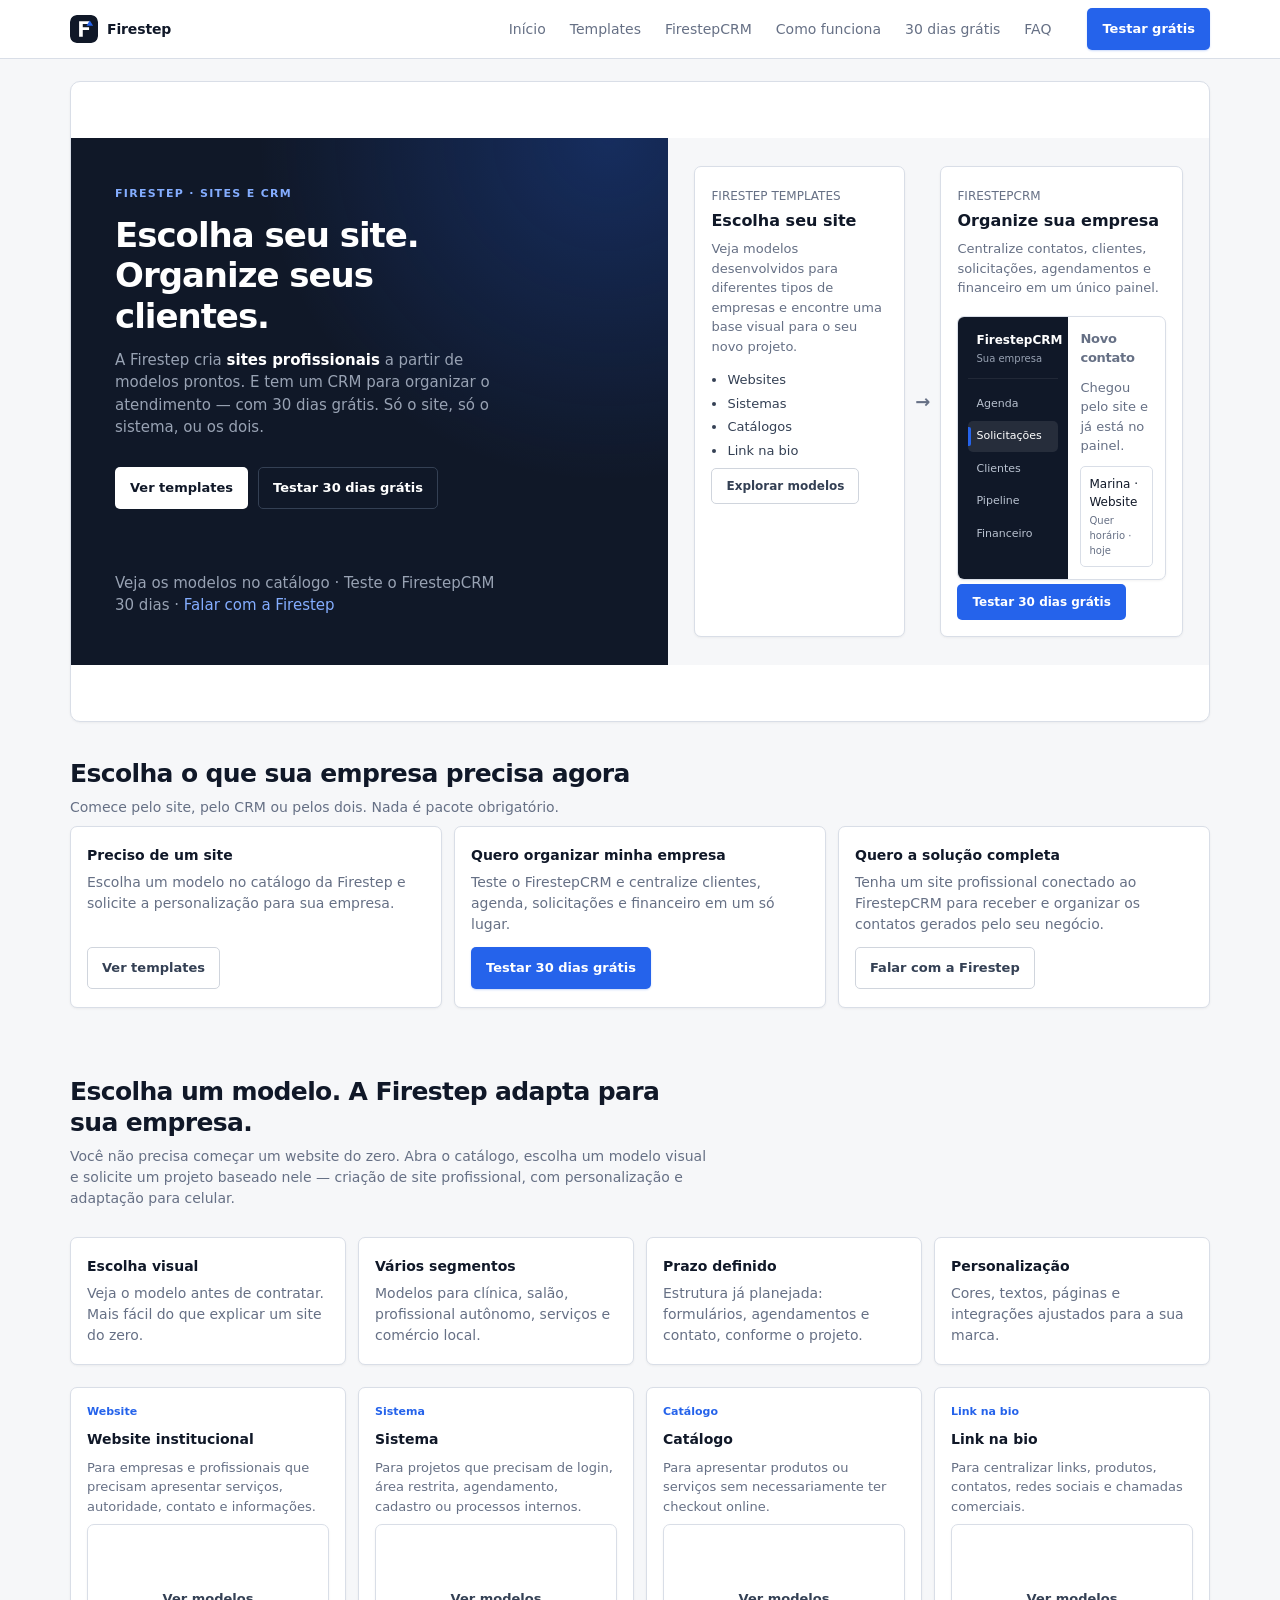
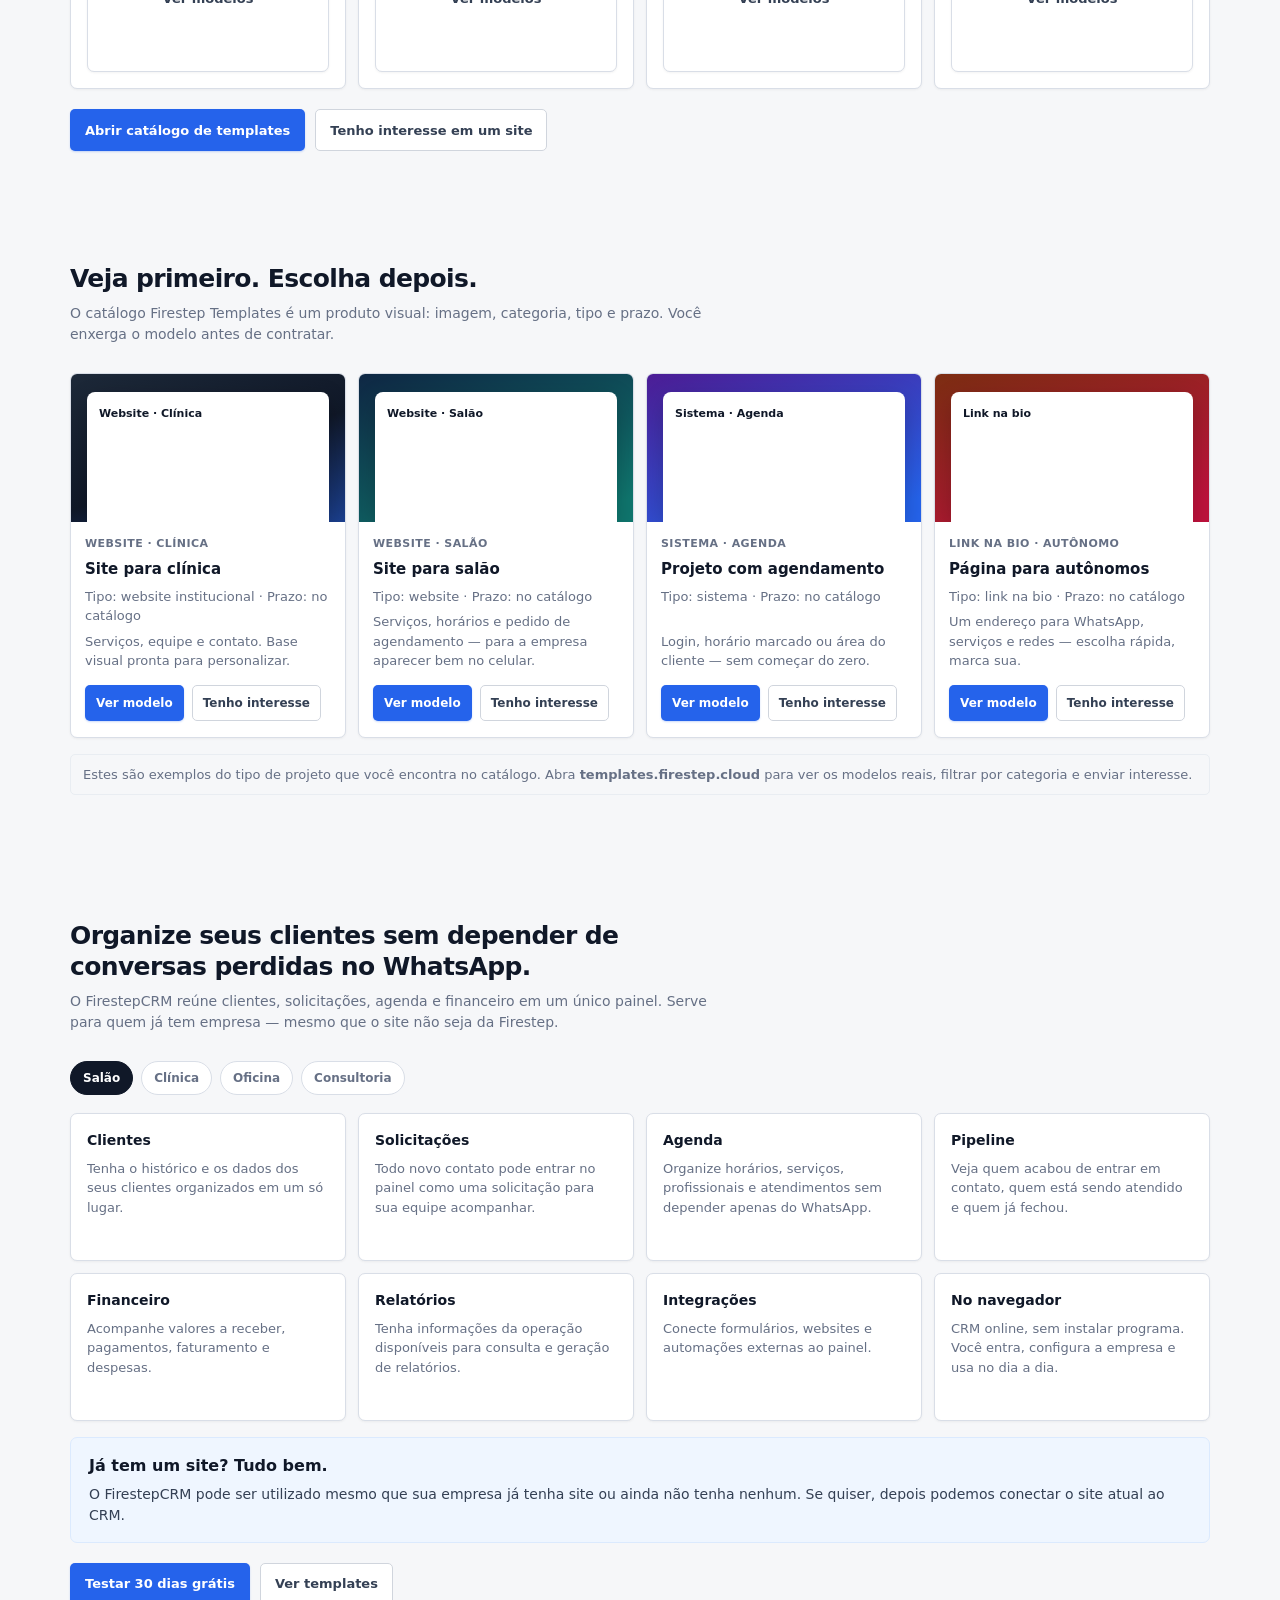
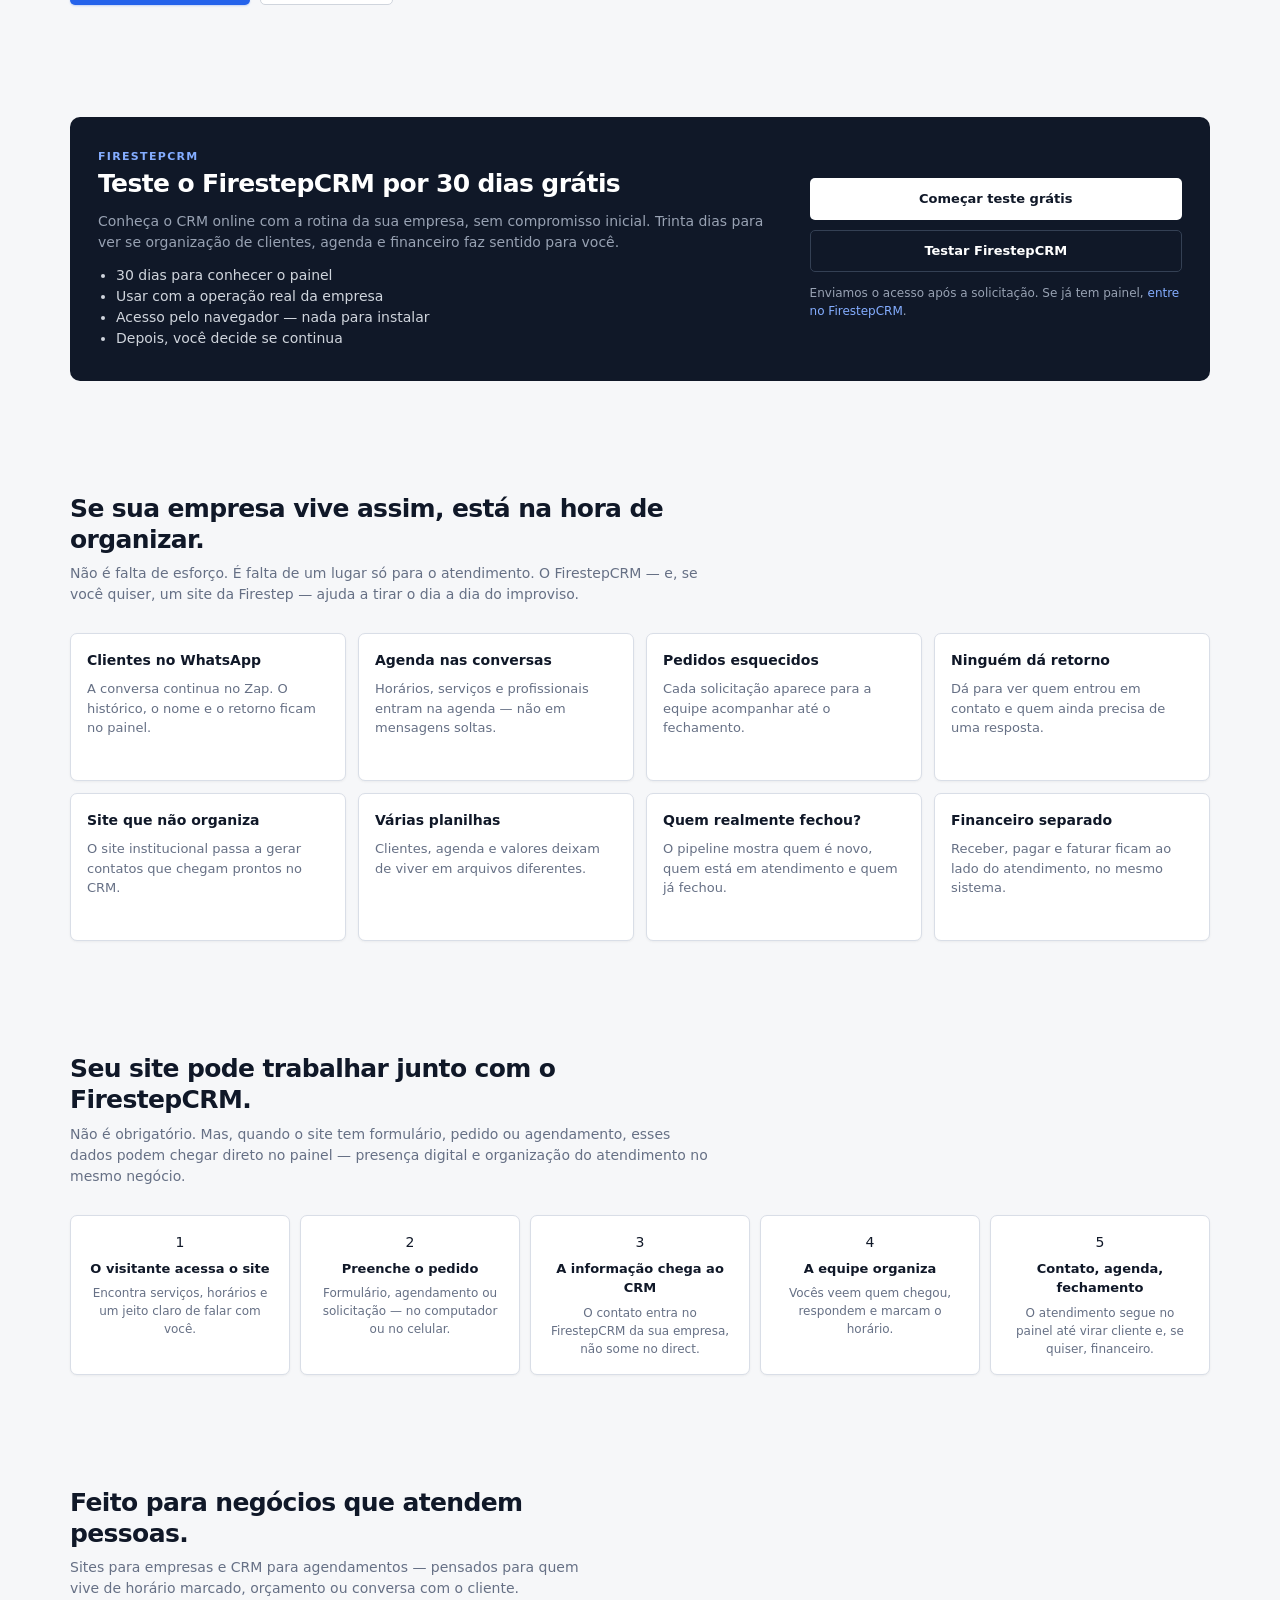
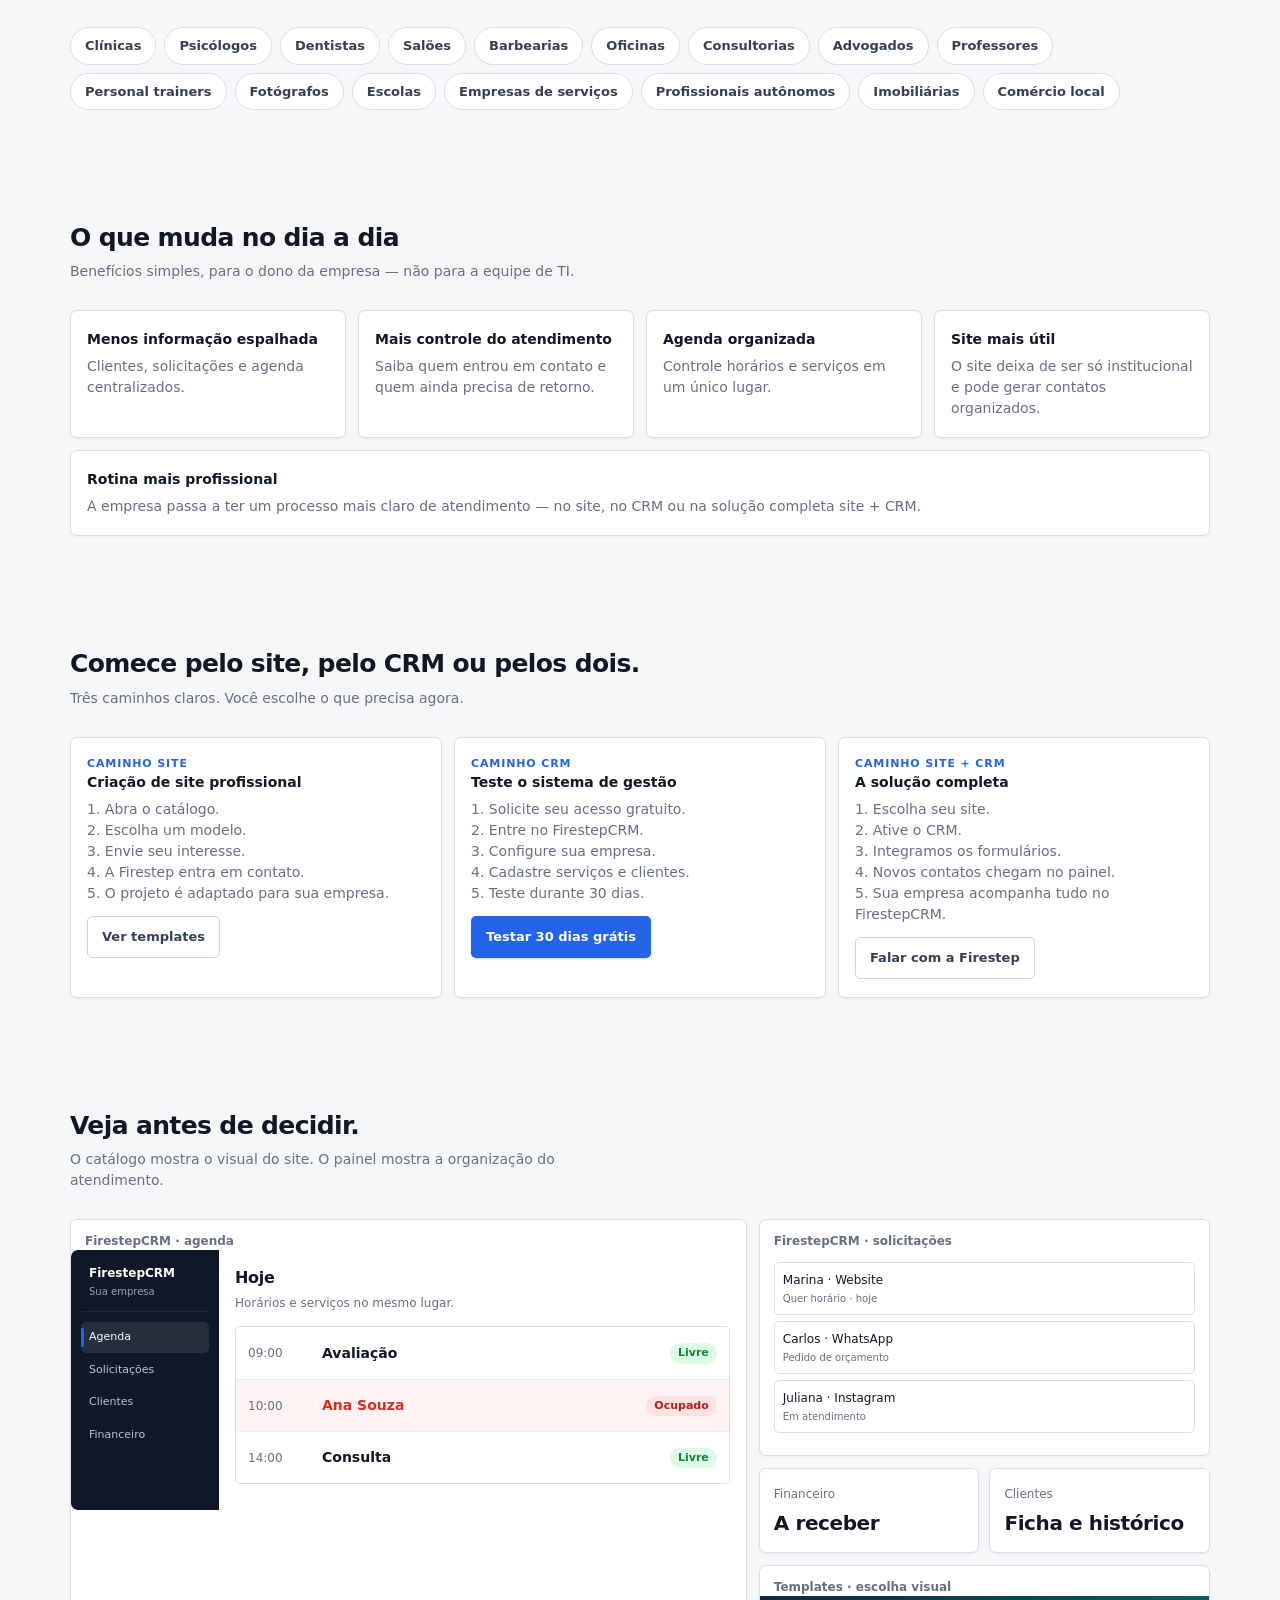
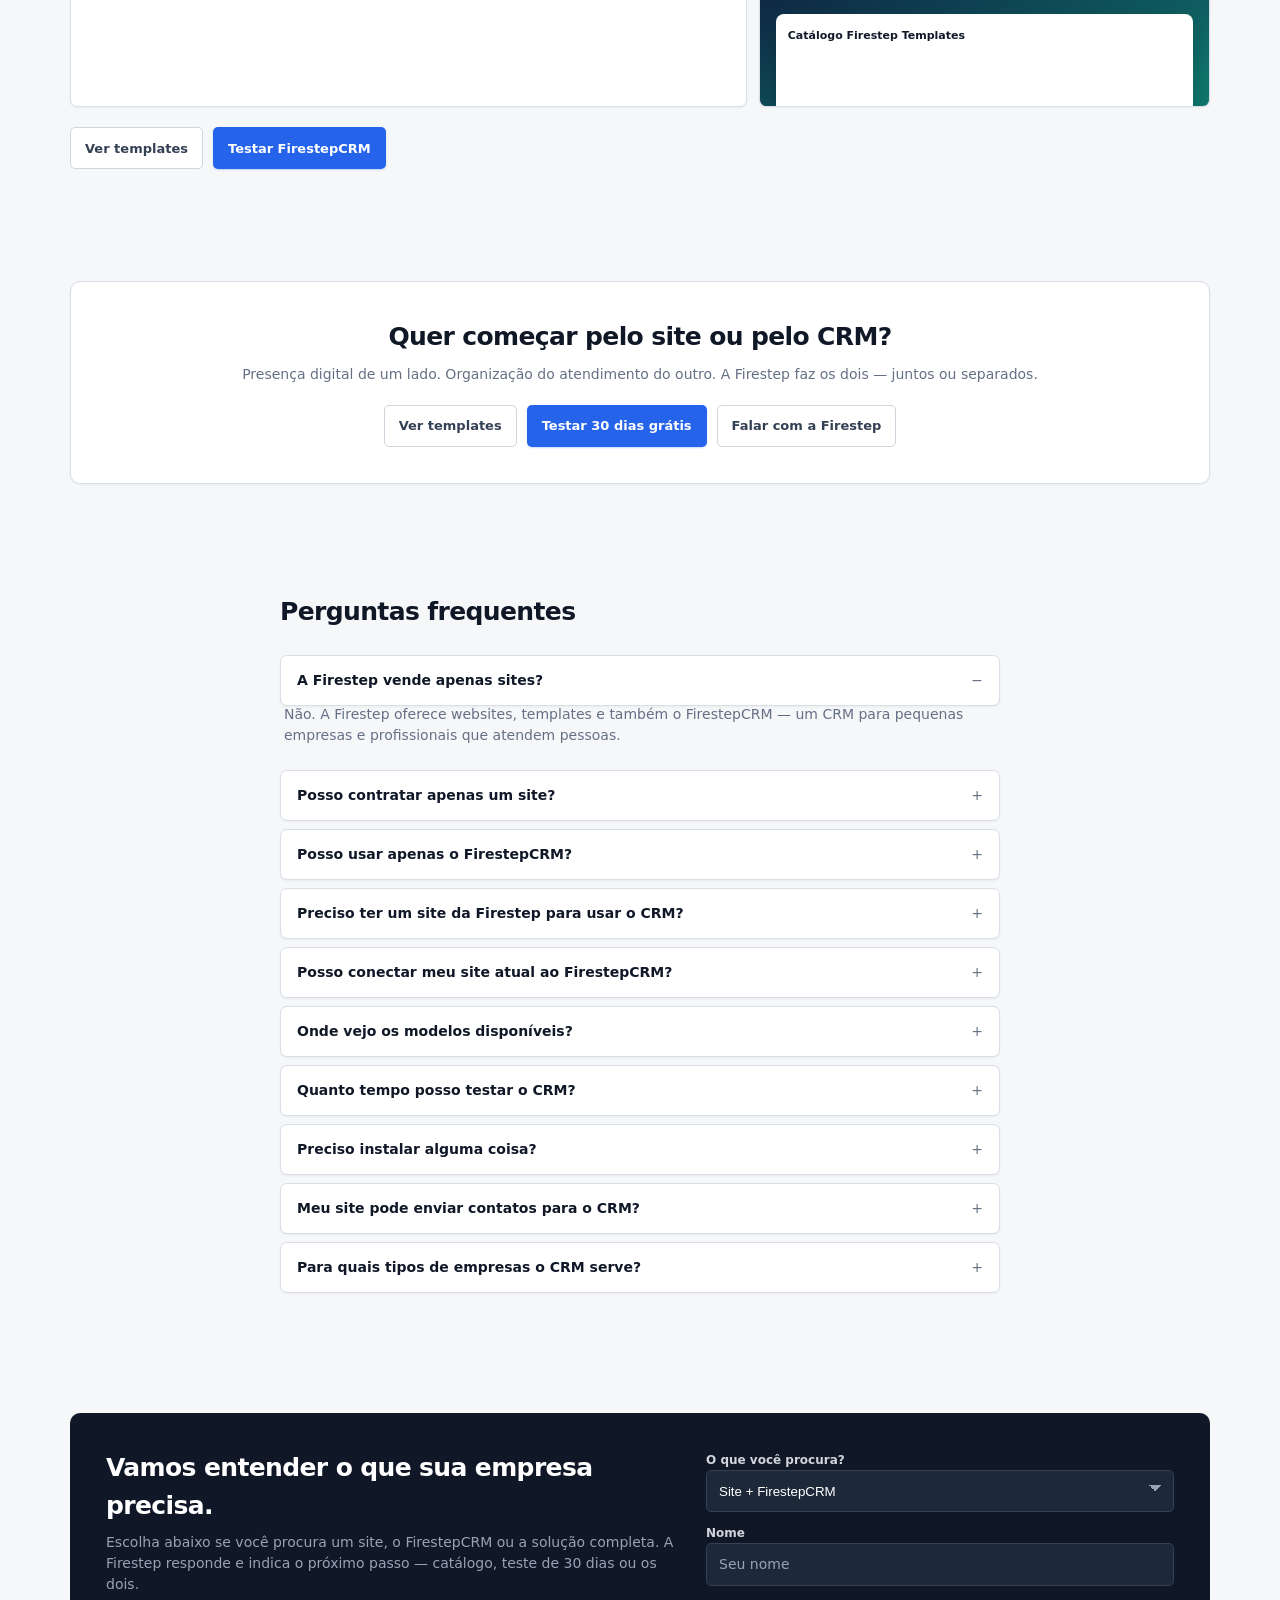
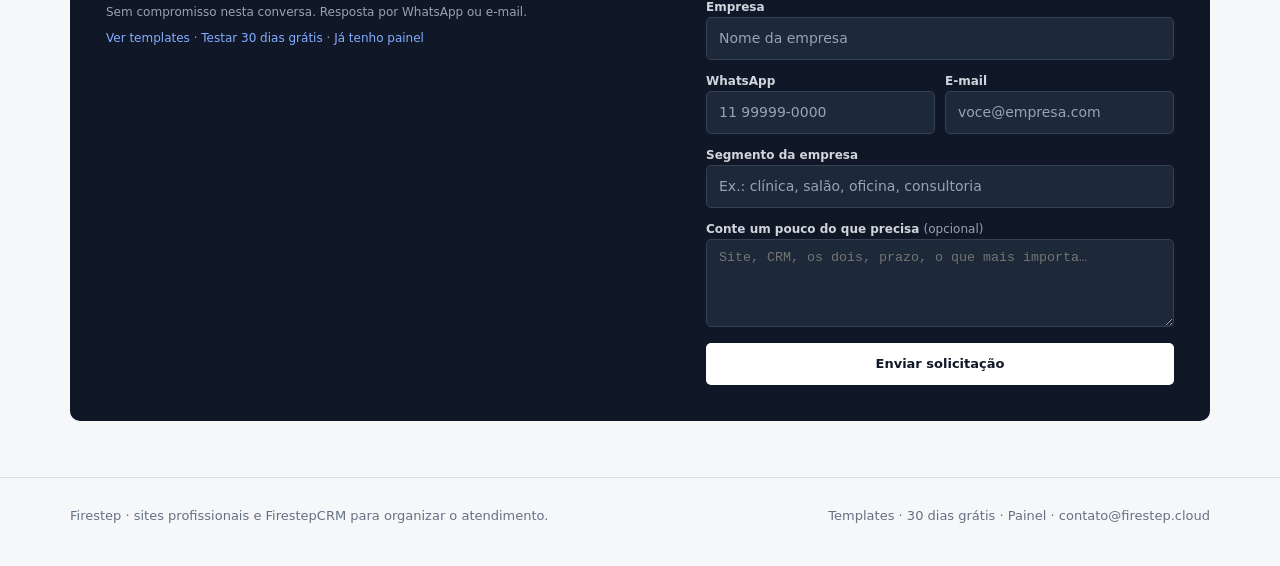
==== commit 2d64bf69: "Reescrever a copy comercial de firestep.cloud, mantendo o visual do hero e os dois caminhos claros. " ====
--- a/Firestep.cloud/index.html
+++ b/Firestep.cloud/index.html
@@ -21,7 +21,7 @@
   <meta name="twitter:card" content="summary">
   <meta name="twitter:title" content="Firestep | Site profissional e CRM para empresas">
   <meta name="twitter:description" content="Ver templates ou testar o FirestepCRM 30 dias grátis. Site e CRM juntos, se você quiser.">
-  <link rel="stylesheet" href="styles.css?v=m5">
+  <link rel="stylesheet" href="styles.css?v=m6">
   <script type="application/ld+json">
   {
     "@context": "https://schema.org",
@@ -99,16 +99,16 @@
         <div class="hero-copy">
           <div>
             <div class="kicker">FIRESTEP · SITES E CRM</div>
-            <h1 id="hero-title">Escolha seu site. Organize sua empresa.</h1>
+            <h1 id="hero-title">Escolha seu site. Organize seus clientes.</h1>
             <p>
-              Modelos de sites prontos para personalizar. E um <strong style="color:#fff;font-weight:600">CRM online</strong> para clientes, agenda e financeiro — com 30 dias grátis. Contrate só o site, só o sistema, ou os dois juntos.
+              A Firestep cria <strong style="color:#fff;font-weight:600">sites profissionais</strong> a partir de modelos prontos. E tem um CRM para organizar o atendimento — com 30 dias grátis. Só o site, só o sistema, ou os dois.
             </p>
             <div class="hero-actions">
               <a class="btn btn-navy btn-wide-m" href="https://templates.firestep.cloud/" rel="noopener">Ver templates</a>
-              <a class="btn btn-ghost btn-wide-m" href="#gratis" style="background:transparent;color:#fff;border-color:#344054">Testar FirestepCRM grátis</a>
-            </div>
-          </div>
-          <p class="proof">Catálogo em templates.firestep.cloud · Teste de 30 dias · Site e CRM conversam, se você quiser.</p>
+              <a class="btn btn-ghost btn-wide-m" href="#gratis" style="background:transparent;color:#fff;border-color:#344054">Testar 30 dias grátis</a>
+            </div>
+          </div>
+          <p class="proof">Veja os modelos no catálogo · Teste o FirestepCRM 30 dias · <a href="#contato" style="color:#84adff">Falar com a Firestep</a></p>
         </div>
         <div class="hero-panel">
           <div class="duo" role="img" aria-label="Prévia: catálogo de sites e painel FirestepCRM">
@@ -152,54 +152,78 @@
         </div>
       </section>
 
-      <div class="trust" id="escolha">
-        <article>
-          <h3>Preciso de um site</h3>
-          <p>Escolha um modelo no catálogo da Firestep e solicite a personalização para sua empresa.</p>
-          <a class="btn btn-ghost" href="https://templates.firestep.cloud/" rel="noopener">Ver templates</a>
-        </article>
-        <article>
-          <h3>Quero organizar minha empresa</h3>
-          <p>Teste o FirestepCRM e centralize clientes, agenda, solicitações e financeiro em um só lugar.</p>
-          <a class="btn btn-primary" href="#gratis">Testar 30 dias grátis</a>
-        </article>
-        <article>
-          <h3>Quero a solução completa</h3>
-          <p>Tenha um site profissional conectado ao FirestepCRM para receber e organizar os contatos do seu negócio.</p>
-          <a class="btn btn-ghost" href="#contato" data-interesse="completo">Falar com a Firestep</a>
-        </article>
-      </div>
+      <section class="pick" id="escolha" aria-labelledby="escolha-title">
+        <div class="sec-head wide">
+          <h2 id="escolha-title">Escolha o que sua empresa precisa agora</h2>
+          <p>Comece pelo site, pelo CRM ou pelos dois. Nada é pacote obrigatório.</p>
+        </div>
+        <div class="trust">
+          <article>
+            <h3>Preciso de um site</h3>
+            <p>Escolha um modelo no catálogo da Firestep e solicite a personalização para sua empresa.</p>
+            <a class="btn btn-ghost" href="https://templates.firestep.cloud/" rel="noopener">Ver templates</a>
+          </article>
+          <article>
+            <h3>Quero organizar minha empresa</h3>
+            <p>Teste o FirestepCRM e centralize clientes, agenda, solicitações e financeiro em um só lugar.</p>
+            <a class="btn btn-primary" href="#gratis">Testar 30 dias grátis</a>
+          </article>
+          <article>
+            <h3>Quero a solução completa</h3>
+            <p>Tenha um site profissional conectado ao FirestepCRM para receber e organizar os contatos gerados pelo seu negócio.</p>
+            <a class="btn btn-ghost" href="#contato" data-interesse="completo">Falar com a Firestep</a>
+          </article>
+        </div>
+      </section>
     </div>
 
     <section id="templates">
       <div class="wrap">
         <div class="sec-head wide">
-          <h2>Seu próximo site pode começar por um modelo que já existe.</h2>
-          <p>Você não precisa começar um website do zero. Abra o catálogo, escolha um modelo visual e peça um projeto baseado nele — criação de site profissional com prazo definido e adaptação para celular.</p>
+          <h2>Escolha um modelo. A Firestep adapta para sua empresa.</h2>
+          <p>Você não precisa começar um website do zero. Abra o catálogo, escolha um modelo visual e solicite um projeto baseado nele — criação de site profissional, com personalização e adaptação para celular.</p>
+        </div>
+        <div class="safe" style="margin-bottom:22px">
+          <article class="card">
+            <h3>Escolha visual</h3>
+            <p>Veja o modelo antes de contratar. Mais fácil do que explicar um site do zero.</p>
+          </article>
+          <article class="card">
+            <h3>Vários segmentos</h3>
+            <p>Modelos para clínica, salão, profissional autônomo, serviços e comércio local.</p>
+          </article>
+          <article class="card">
+            <h3>Prazo definido</h3>
+            <p>Estrutura já planejada: formulários, agendamentos e contato, conforme o projeto.</p>
+          </article>
+          <article class="card">
+            <h3>Personalização</h3>
+            <p>Cores, textos, páginas e integrações ajustados para a sua marca.</p>
+          </article>
         </div>
         <div class="map types">
           <article>
             <span class="tag">Website</span>
-            <h3>Para empresas e profissionais</h3>
-            <p>Apresente serviços, autoridade, contato e informações. Ideal para clínica, salão, escritório e profissional autônomo.</p>
+            <h3>Website institucional</h3>
+            <p>Para empresas e profissionais que precisam apresentar serviços, autoridade, contato e informações.</p>
             <a class="btn btn-ghost" href="https://templates.firestep.cloud/" rel="noopener">Ver modelos</a>
           </article>
           <article>
             <span class="tag">Sistema</span>
-            <h3>Quando o site precisa fazer mais</h3>
-            <p>Login, área restrita, agendamento, cadastro ou processos internos — com estrutura já planejada.</p>
+            <h3>Sistema</h3>
+            <p>Para projetos que precisam de login, área restrita, agendamento, cadastro ou processos internos.</p>
             <a class="btn btn-ghost" href="https://templates.firestep.cloud/" rel="noopener">Ver modelos</a>
           </article>
           <article>
             <span class="tag">Catálogo</span>
-            <h3>Mostre produtos e serviços</h3>
-            <p>Uma vitrine clara, sem obrigar checkout online. O visitante vê, escolhe e entra em contato.</p>
+            <h3>Catálogo</h3>
+            <p>Para apresentar produtos ou serviços sem necessariamente ter checkout online.</p>
             <a class="btn btn-ghost" href="https://templates.firestep.cloud/" rel="noopener">Ver modelos</a>
           </article>
           <article>
             <span class="tag">Link na bio</span>
-            <h3>Um endereço para vender</h3>
-            <p>Centralize links, produtos, contatos, redes sociais e chamadas comerciais no Instagram e no WhatsApp.</p>
+            <h3>Link na bio</h3>
+            <p>Para centralizar links, produtos, contatos, redes sociais e chamadas comerciais.</p>
             <a class="btn btn-ghost" href="https://templates.firestep.cloud/" rel="noopener">Ver modelos</a>
           </article>
         </div>
@@ -220,9 +244,10 @@
           <article class="shop-card">
             <div class="shop-preview" aria-hidden="true"><span>Website · Clínica</span></div>
             <div class="shop-body">
-              <small>Website</small>
+              <small>Website · Clínica</small>
               <h3>Site para clínica</h3>
-              <p>Página institucional para apresentar serviços, equipe e contato. Prazo sob consulta no catálogo.</p>
+              <p>Tipo: website institucional · Prazo: no catálogo</p>
+              <p>Serviços, equipe e contato. Base visual pronta para personalizar.</p>
               <div class="shop-actions">
                 <a class="btn btn-primary" href="https://templates.firestep.cloud/" rel="noopener">Ver modelo</a>
                 <a class="btn btn-ghost" href="#contato" data-interesse="templates">Tenho interesse</a>
@@ -232,9 +257,10 @@
           <article class="shop-card">
             <div class="shop-preview p2" aria-hidden="true"><span>Website · Salão</span></div>
             <div class="shop-body">
-              <small>Website</small>
+              <small>Website · Salão</small>
               <h3>Site para salão</h3>
-              <p>Presença digital para serviços, horários e pedido de agendamento. Base visual pronta para personalizar.</p>
+              <p>Tipo: website · Prazo: no catálogo</p>
+              <p>Serviços, horários e pedido de agendamento — para a empresa aparecer bem no celular.</p>
               <div class="shop-actions">
                 <a class="btn btn-primary" href="https://templates.firestep.cloud/" rel="noopener">Ver modelo</a>
                 <a class="btn btn-ghost" href="#contato" data-interesse="templates">Tenho interesse</a>
@@ -244,9 +270,10 @@
           <article class="shop-card">
             <div class="shop-preview p3" aria-hidden="true"><span>Sistema · Agenda</span></div>
             <div class="shop-body">
-              <small>Sistema</small>
+              <small>Sistema · Agenda</small>
               <h3>Projeto com agendamento</h3>
-              <p>Para quem precisa de horário marcado, cadastro ou área do cliente — sem começar do zero.</p>
+              <p>Tipo: sistema · Prazo: no catálogo</p>
+              <p>Login, horário marcado ou área do cliente — sem começar do zero.</p>
               <div class="shop-actions">
                 <a class="btn btn-primary" href="https://templates.firestep.cloud/" rel="noopener">Ver modelo</a>
                 <a class="btn btn-ghost" href="#contato" data-interesse="sistema">Tenho interesse</a>
@@ -256,9 +283,10 @@
           <article class="shop-card">
             <div class="shop-preview p4" aria-hidden="true"><span>Link na bio</span></div>
             <div class="shop-body">
-              <small>Link na bio</small>
+              <small>Link na bio · Autônomo</small>
               <h3>Página para autônomos</h3>
-              <p>Um único link para WhatsApp, serviços e redes. Escolha rápida, personalização para a sua marca.</p>
+              <p>Tipo: link na bio · Prazo: no catálogo</p>
+              <p>Um endereço para WhatsApp, serviços e redes — escolha rápida, marca sua.</p>
               <div class="shop-actions">
                 <a class="btn btn-primary" href="https://templates.firestep.cloud/" rel="noopener">Ver modelo</a>
                 <a class="btn btn-ghost" href="#contato" data-interesse="bio">Tenho interesse</a>
@@ -278,7 +306,7 @@
       <div class="wrap">
         <div class="sec-head wide">
           <h2>Organize seus clientes sem depender de conversas perdidas no WhatsApp.</h2>
-          <p>O FirestepCRM é um sistema de gestão de clientes e de agenda: reúne contatos, solicitações, atendimentos e financeiro em um único painel. Serve para quem já tem empresa — com ou sem site da Firestep.</p>
+          <p>O FirestepCRM reúne clientes, solicitações, agenda e financeiro em um único painel. Serve para quem já tem empresa — mesmo que o site não seja da Firestep.</p>
         </div>
         <div class="chips" role="group" aria-label="Exemplos de negócio">
           <button class="chip" type="button" data-seg="salao" aria-pressed="true">Salão</button>
@@ -337,7 +365,7 @@
           <div>
             <div class="kicker">FIRESTEPCRM</div>
             <h2>Teste o FirestepCRM por 30 dias grátis</h2>
-            <p>Conheça o sistema com a rotina da sua empresa, sem compromisso inicial. Trinta dias para ver se a organização de clientes, agenda e financeiro faz sentido para você.</p>
+            <p>Conheça o CRM online com a rotina da sua empresa, sem compromisso inicial. Trinta dias para ver se organização de clientes, agenda e financeiro faz sentido para você.</p>
             <ul>
               <li>30 dias para conhecer o painel</li>
               <li>Usar com a operação real da empresa</li>
@@ -347,6 +375,7 @@
           </div>
           <div>
             <a class="btn btn-navy btn-wide" href="#contato" data-interesse="crm">Começar teste grátis</a>
+            <a class="btn btn-ghost btn-wide" href="#contato" data-interesse="crm" style="margin-top:10px;background:transparent;color:#fff;border-color:#344054">Testar FirestepCRM</a>
             <p class="legal" style="margin-top:12px !important">Enviamos o acesso após a solicitação. Se já tem painel, <a href="https://crm.firestep.cloud/login" rel="noopener" style="color:#84adff">entre no FirestepCRM</a>.</p>
           </div>
         </div>
@@ -527,8 +556,8 @@
         </div>
         <div class="shots">
           <div class="shot">
-            <div class="shot-label">FirestepCRM · agenda e solicitações</div>
-            <div class="mock" style="border:0;min-height:280px;box-shadow:none">
+            <div class="shot-label">FirestepCRM · agenda</div>
+            <div class="mock" style="border:0;min-height:260px;box-shadow:none">
               <div class="mock-side" aria-hidden="true">
                 <div class="mock-brand">FirestepCRM<small>Sua empresa</small></div>
                 <div class="mock-nav">
@@ -540,7 +569,7 @@
               </div>
               <div class="mock-main">
                 <p class="mock-h">Hoje</p>
-                <p class="mock-sub">Horários com duração do serviço.</p>
+                <p class="mock-sub">Horários e serviços no mesmo lugar.</p>
                 <div class="day" style="margin:0">
                   <div class="slot"><time>09:00</time><div><b>Avaliação</b></div><span class="badge">Livre</span></div>
                   <div class="slot busy"><time>10:00</time><div><b>Ana Souza</b></div><span class="badge">Ocupado</span></div>
@@ -551,12 +580,20 @@
           </div>
           <div>
             <div class="shot" style="min-height:0;margin-bottom:12px">
+              <div class="shot-label">FirestepCRM · solicitações</div>
+              <div style="padding:12px 14px 16px">
+                <div class="pill">Marina · Website<small>Quer horário · hoje</small></div>
+                <div class="pill">Carlos · WhatsApp<small>Pedido de orçamento</small></div>
+                <div class="pill">Juliana · Instagram<small>Em atendimento</small></div>
+              </div>
+            </div>
+            <div class="fin-cards">
+              <div class="card"><span class="tiny">Financeiro</span><strong>A receber</strong></div>
+              <div class="card"><span class="tiny">Clientes</span><strong>Ficha e histórico</strong></div>
+            </div>
+            <div class="shot" style="min-height:0;margin-top:12px">
               <div class="shot-label">Templates · escolha visual</div>
-              <div class="shop-preview p2" style="height:120px" aria-hidden="true"><span>Catálogo Firestep Templates</span></div>
-            </div>
-            <div class="fin-cards">
-              <div class="card"><span class="tiny">A receber</span><strong>Contas em aberto</strong></div>
-              <div class="card"><span class="tiny">Clientes</span><strong>Ficha e histórico</strong></div>
+              <div class="shop-preview p2" style="height:110px" aria-hidden="true"><span>Catálogo Firestep Templates</span></div>
             </div>
           </div>
         </div>
@@ -696,6 +733,6 @@
       </div>
     </div>
   </footer>
-  <script src="script.js?v=m5"></script>
+  <script src="script.js?v=m6"></script>
 </body>
 </html>
--- a/Firestep.cloud/styles.css
+++ b/Firestep.cloud/styles.css
@@ -392,6 +392,8 @@
 .duo-card .btn { margin-top: 4px; min-height: 36px; font-size: 12px; align-self: flex-start }
 .duo-crm .btn { background: var(--primary); color: #fff; border-color: transparent }
 .trust .btn { margin-top: 12px }
+.pick { padding: 8px 0 4px }
+.pick .sec-head { margin-bottom: 16px }
 
 .shop {
   display: grid; grid-template-columns: repeat(4, 1fr); gap: 12px;
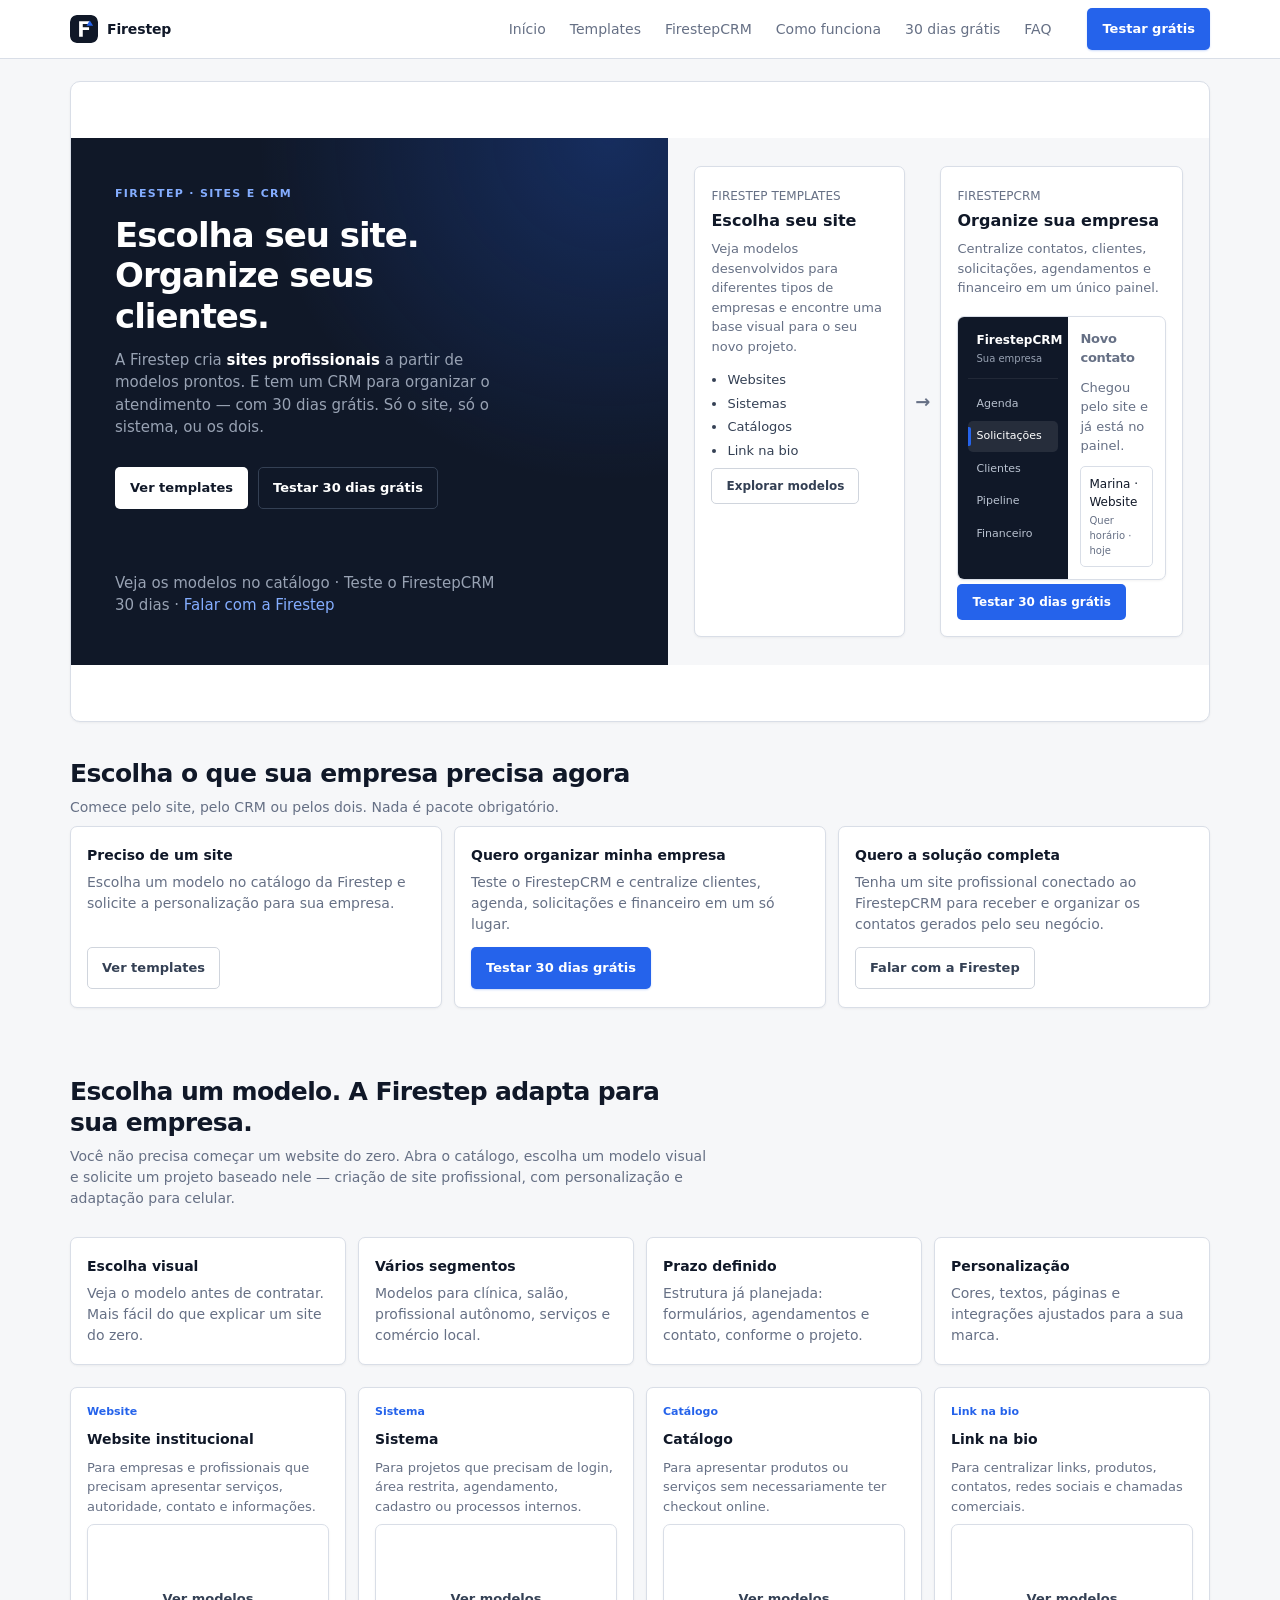
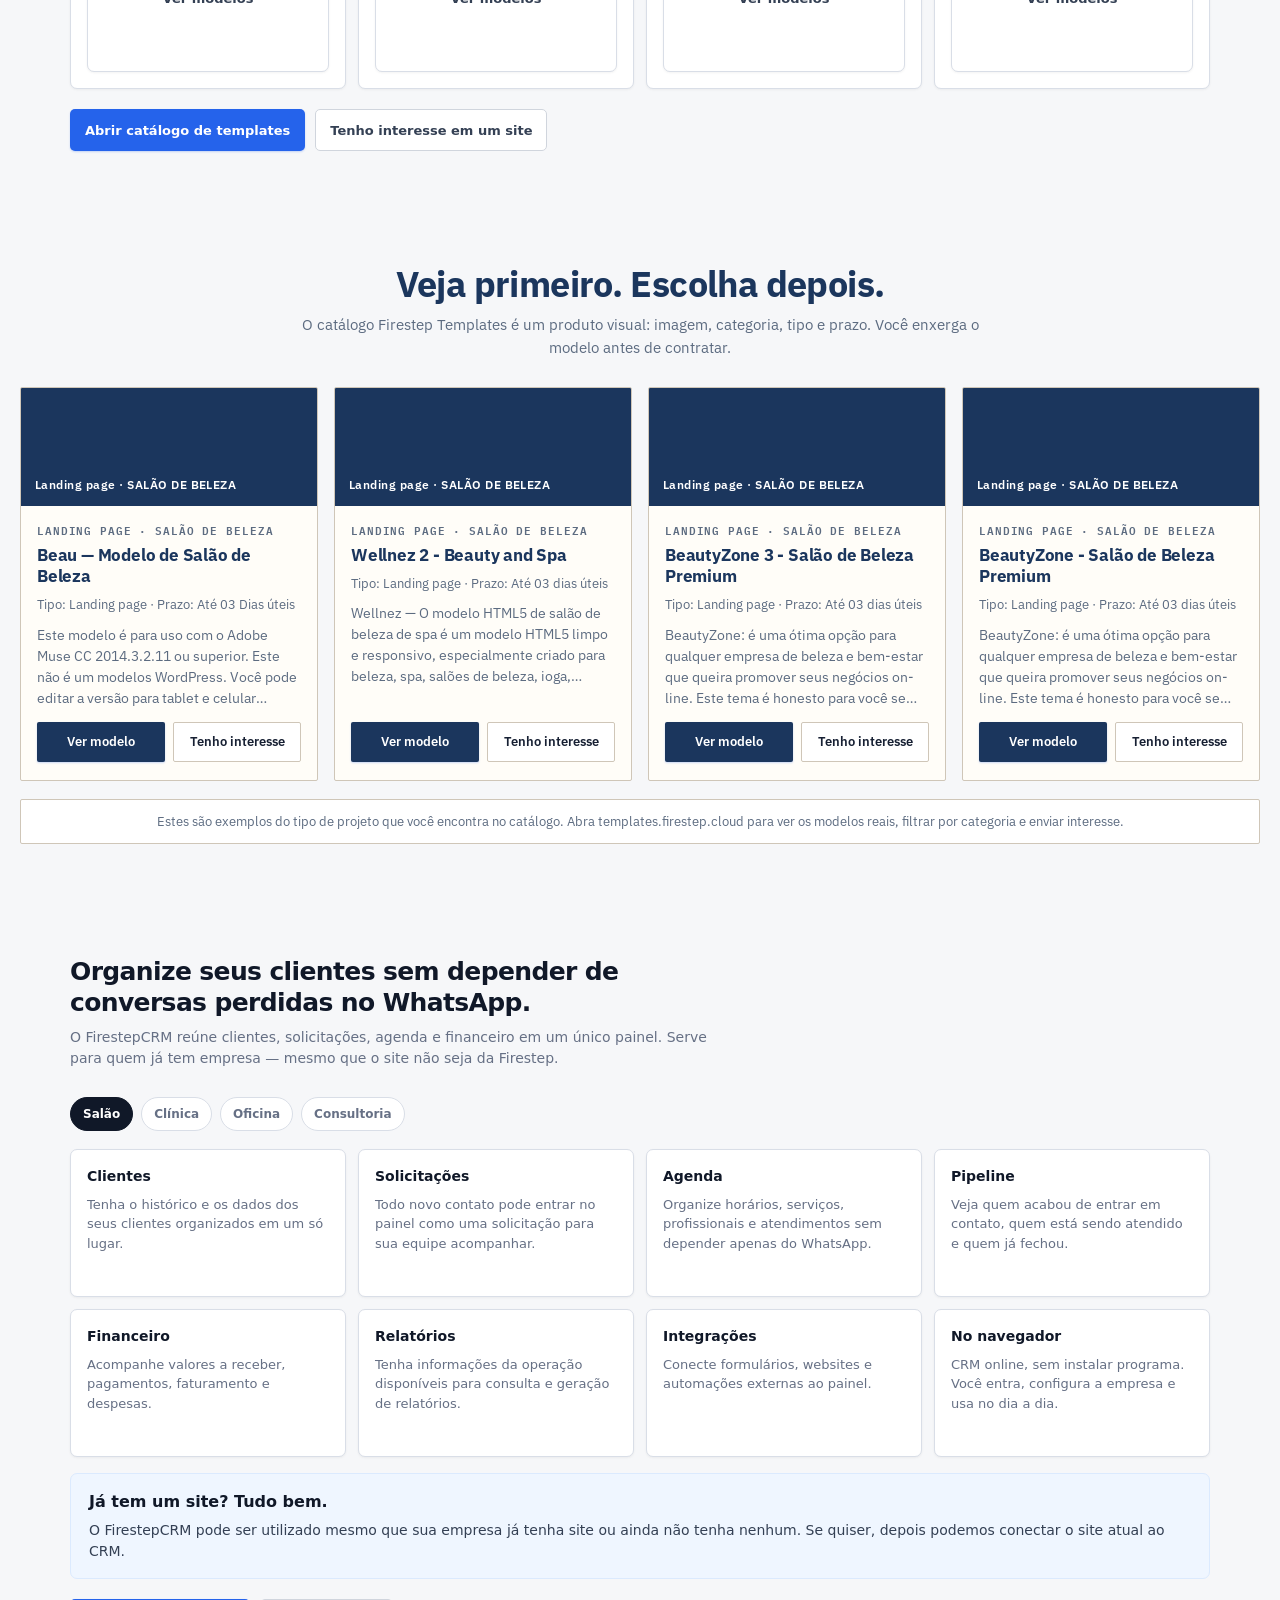
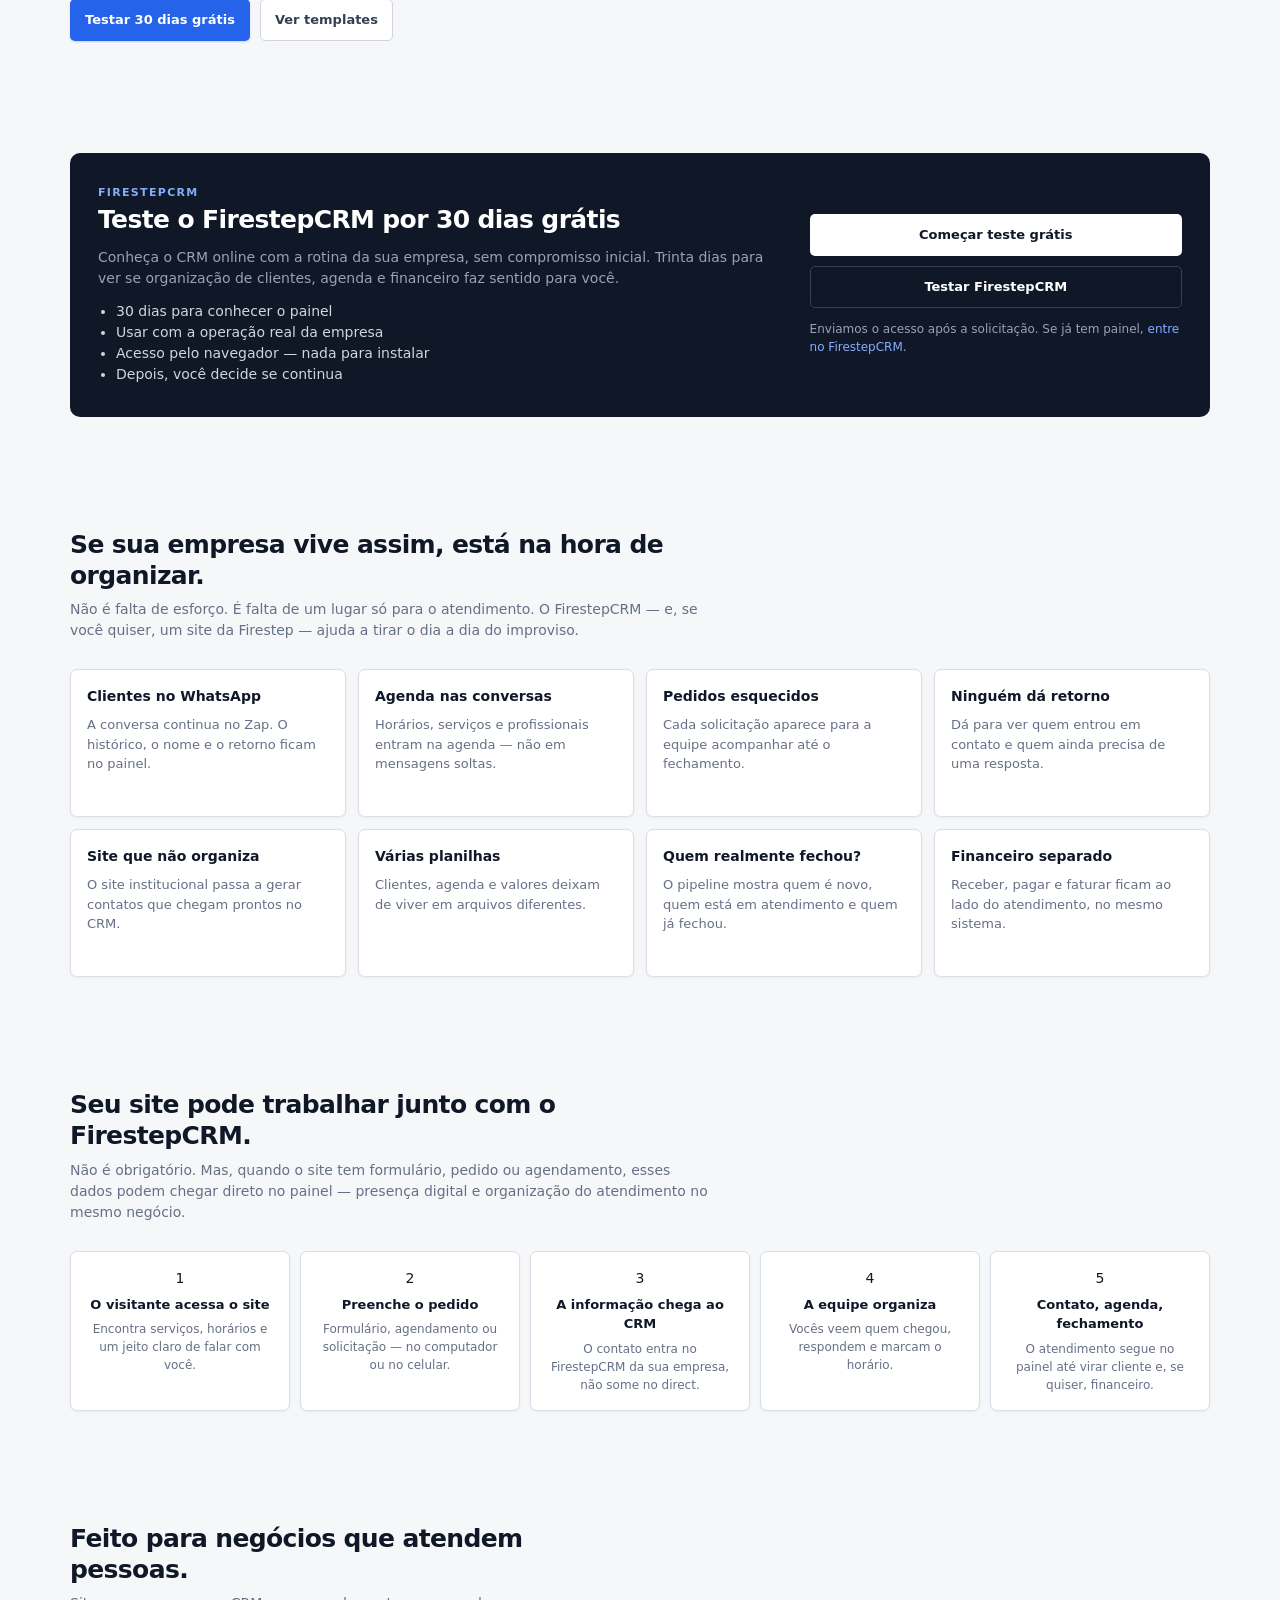
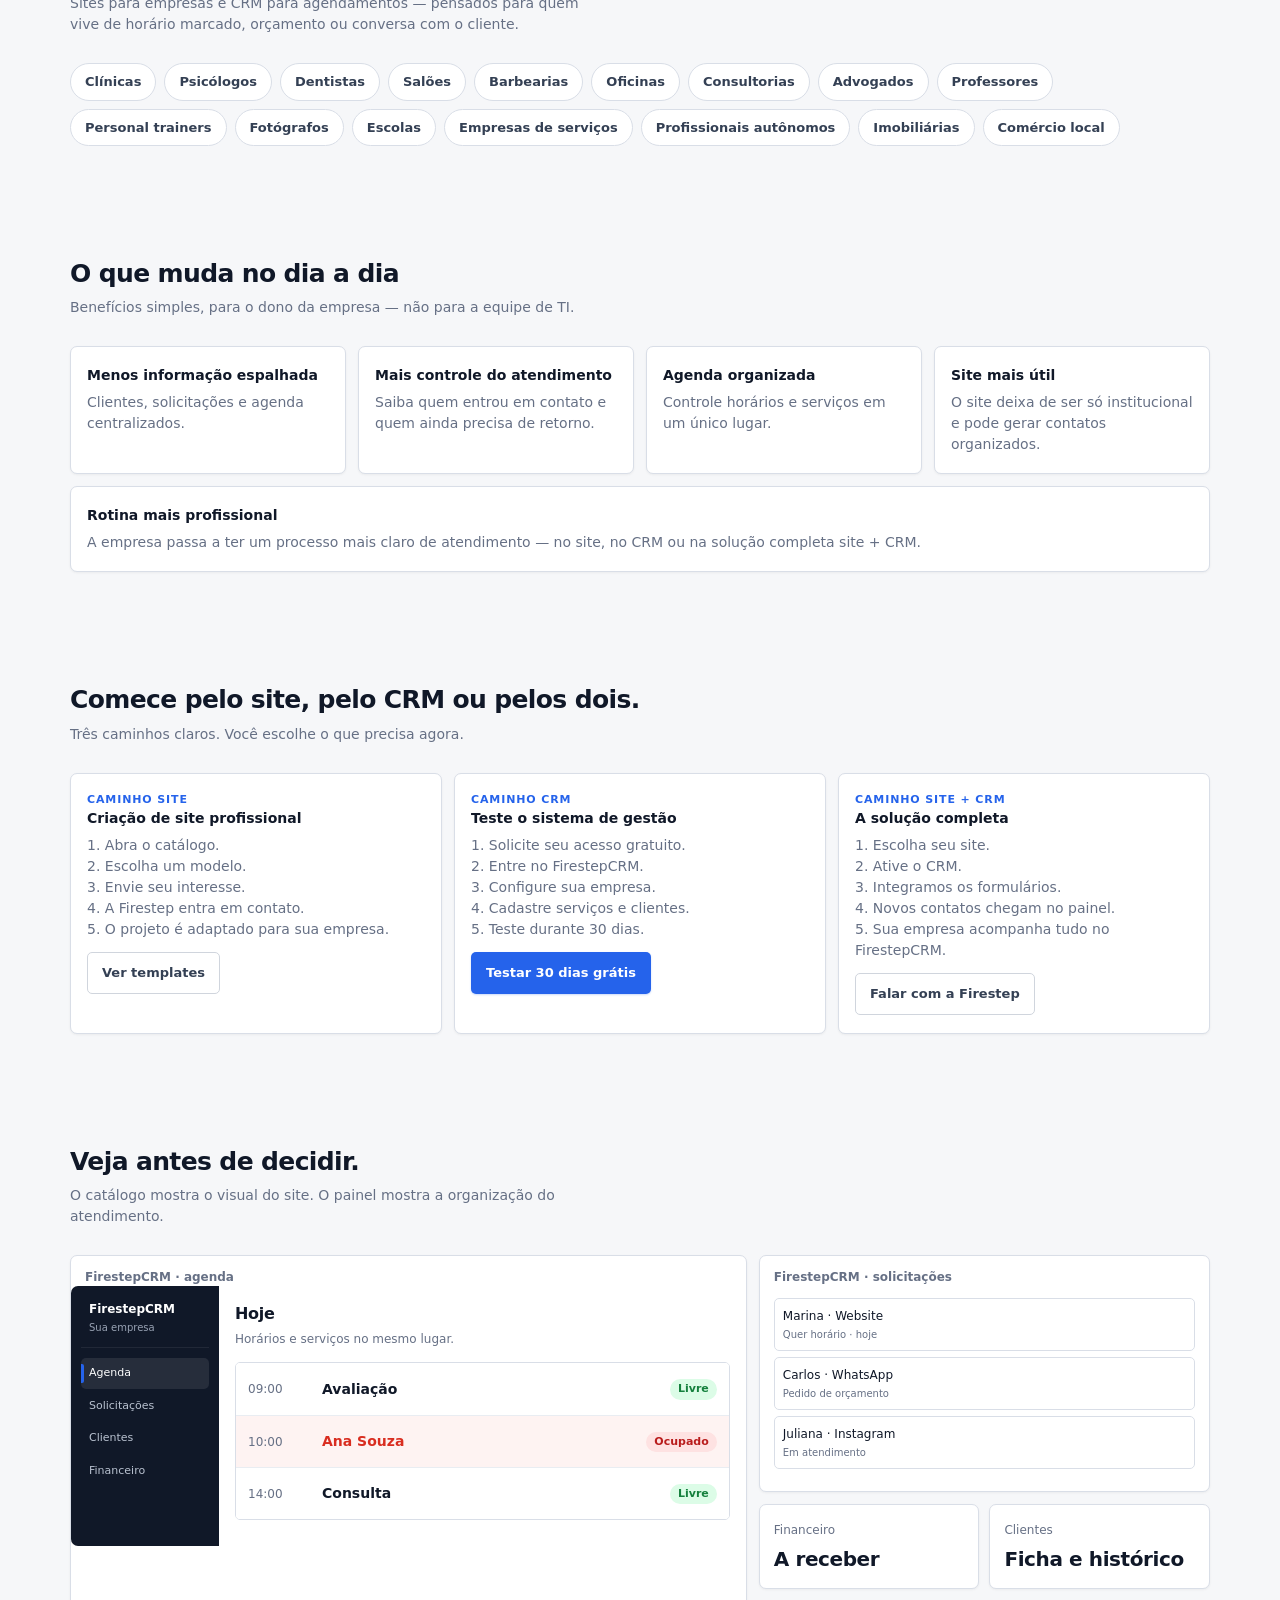
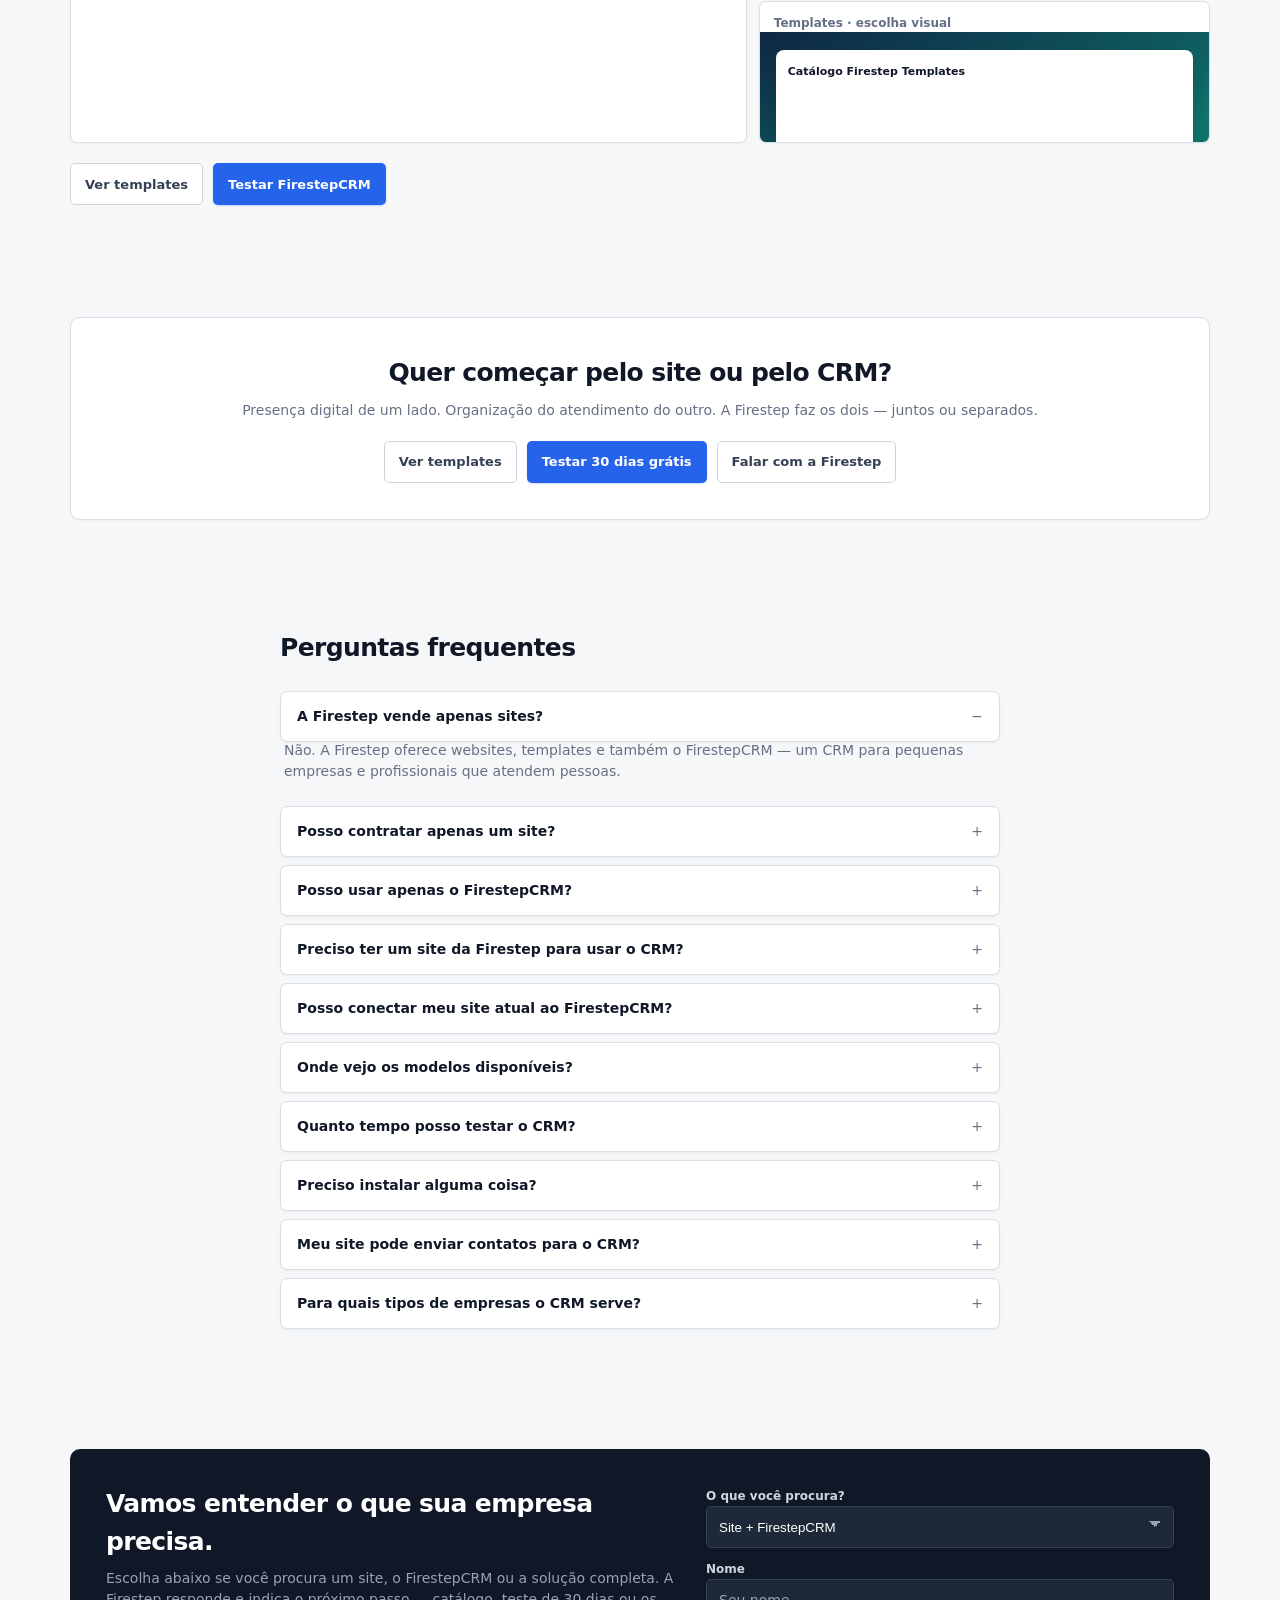
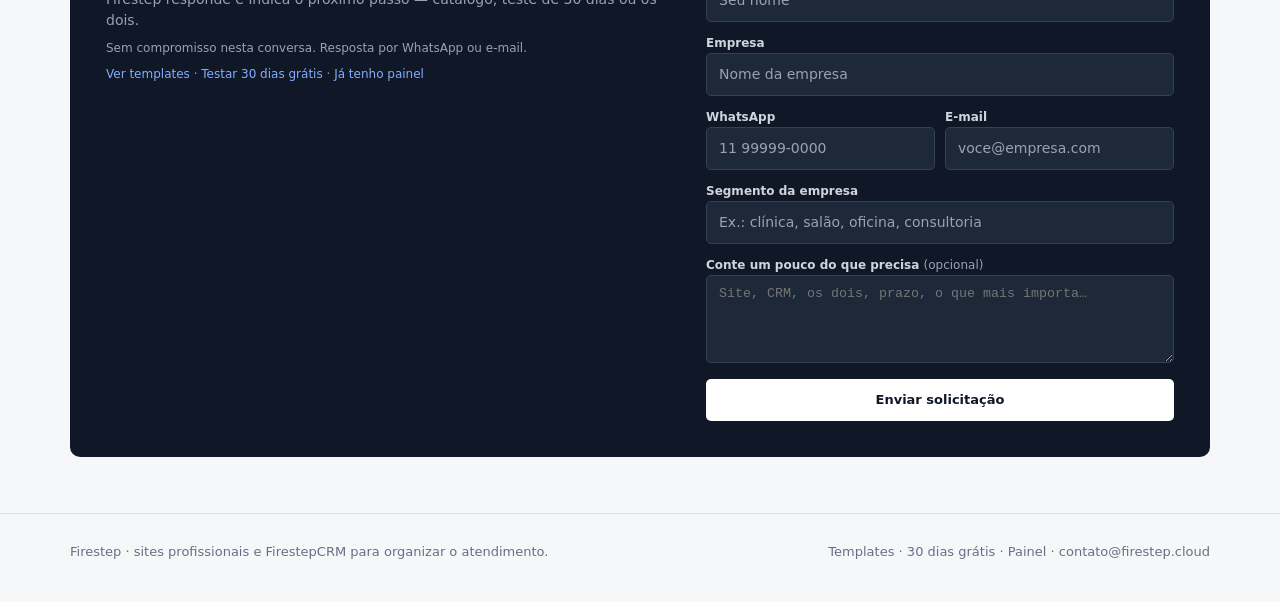
==== commit 804cd066: "Trocar os quatro cards genéricos da landing pelos modelos reais do catálogo. Co-authored-by: Cursor " ====
--- a/Firestep.cloud/index.html
+++ b/Firestep.cloud/index.html
@@ -234,72 +234,168 @@
       </div>
     </section>
 
-    <section id="destaques">
-      <div class="wrap">
-        <div class="sec-head wide">
-          <h2>Veja primeiro. Escolha depois.</h2>
-          <p>O catálogo Firestep Templates é um produto visual: imagem, categoria, tipo e prazo. Você enxerga o modelo antes de contratar.</p>
-        </div>
-        <div class="shop">
-          <article class="shop-card">
-            <div class="shop-preview" aria-hidden="true"><span>Website · Clínica</span></div>
-            <div class="shop-body">
-              <small>Website · Clínica</small>
-              <h3>Site para clínica</h3>
-              <p>Tipo: website institucional · Prazo: no catálogo</p>
-              <p>Serviços, equipe e contato. Base visual pronta para personalizar.</p>
-              <div class="shop-actions">
-                <a class="btn btn-primary" href="https://templates.firestep.cloud/" rel="noopener">Ver modelo</a>
-                <a class="btn btn-ghost" href="#contato" data-interesse="templates">Tenho interesse</a>
+    <!-- firestep TEMPLATES · 4 modelos -->
+    <style>
+    @import url("https://fonts.googleapis.com/css2?family=IBM+Plex+Mono:wght@500;600&family=IBM+Plex+Sans:wght@400;500;600;700&display=swap");
+    .fs-t4,.fs-t4 *{box-sizing:border-box}
+    .fs-t4{
+      --bg:#e8edf2;--text:#172033;--muted:#5c6b80;--line:#cfc6b8;--blue:#1b365d;--blue-dark:#12263f;
+      --teal:#0f766e;--rust:#e25c2a;--gold:#c9a227;--radius:2px;
+      width:min(1240px,calc(100% - 24px));
+      margin:0 auto;
+      color:var(--text);
+      font-family:"IBM Plex Sans","Segoe UI",Tahoma,Geneva,Verdana,Arial,sans-serif;
+      -webkit-text-size-adjust:100%;
+    }
+    .fs-t4 a{text-decoration:none;color:inherit}
+    .fs-t4-head{text-align:center;margin:0 auto 28px;max-width:720px}
+    .fs-t4-head h2{margin:0 0 8px;font-size:clamp(26px,3.4vw,36px);letter-spacing:-.6px;color:var(--blue);line-height:1.15}
+    .fs-t4-head p{margin:0;color:var(--muted);font-size:15px;line-height:1.55}
+    .fs-t4 .template-grid{display:grid;grid-template-columns:repeat(4,minmax(0,1fr));gap:16px}
+    .fs-t4 .template-card{
+      background:#fffdf8;border:1px solid var(--line);border-radius:var(--radius);
+      overflow:hidden;display:flex;flex-direction:column;min-width:0;height:100%;
+    }
+    .fs-t4 .template-preview{position:relative;height:118px;width:100%;display:block}
+    .fs-t4 .template-card.is-website .template-preview{background:var(--blue)}
+    .fs-t4 .template-card.is-sistema .template-preview{background:var(--teal)}
+    .fs-t4 .template-card.is-catalogo .template-preview{background:var(--gold)}
+    .fs-t4 .template-card.is-bio .template-preview{background:var(--rust)}
+    .fs-t4 .card-type{
+      position:absolute;left:14px;right:14px;bottom:12px;margin:0;padding:0;background:transparent;
+      color:#fff;font-size:12px;font-weight:600;letter-spacing:.04em;
+    }
+    .fs-t4 .template-body{padding:16px 16px 18px;flex:1;display:flex;flex-direction:column}
+    .fs-t4 .card-cat{
+      display:block;color:var(--muted);font-weight:600;text-transform:uppercase;letter-spacing:.08em;
+      font-size:11px;font-family:"IBM Plex Mono","Segoe UI",monospace;
+    }
+    .fs-t4 .template-body h3{margin:6px 0 8px;font-size:17px;color:var(--blue);letter-spacing:-.2px;line-height:1.25}
+    .fs-t4 .template-body p{
+      margin:0 0 13px;color:var(--muted);font-size:14px;line-height:1.5;
+      display:-webkit-box;-webkit-line-clamp:4;-webkit-box-orient:vertical;overflow:hidden;
+    }
+    .fs-t4 .template-body p.fs-t4-meta{
+      display:block;-webkit-line-clamp:unset;overflow:visible;margin:0 0 10px;font-size:13px;
+    }
+    .fs-t4 .template-actions{display:grid;grid-template-columns:1fr 1fr;gap:8px;margin-top:auto}
+    .fs-t4 .btn{
+      border:0;border-radius:2px;padding:8px 10px;min-height:40px;font-weight:600;font-size:13px;
+      display:inline-flex;align-items:center;justify-content:center;white-space:nowrap;cursor:pointer;
+    }
+    .fs-t4 .btn-primary{background:var(--blue);color:#fff}
+    .fs-t4 .btn-primary:hover{background:var(--blue-dark)}
+    .fs-t4 .btn-outline{background:#fff;color:var(--text);border:1px solid var(--line)}
+    .fs-t4-foot{
+      margin:18px auto 0;padding:12px 14px;border:1px solid var(--line);border-radius:var(--radius);
+      background:#fff;color:var(--muted);font-size:13px;line-height:1.5;text-align:center;
+    }
+    @media(max-width:1100px){.fs-t4 .template-grid{grid-template-columns:repeat(2,minmax(0,1fr))}}
+    @media(max-width:700px){
+      .fs-t4{width:min(100% - 16px,1240px)}
+      .fs-t4 .template-grid{grid-template-columns:1fr;gap:14px}
+      .fs-t4-head h2{font-size:28px}
+    }
+    @media(max-width:420px){.fs-t4 .template-actions{grid-template-columns:1fr}}
+    </style>
+    <section class="fs-t4" id="destaques" data-fs-snippet="4">
+      <div class="fs-t4-head">
+        <h2>Veja primeiro. Escolha depois.</h2>
+        <p>O catálogo Firestep Templates é um produto visual: imagem, categoria, tipo e prazo. Você enxerga o modelo antes de contratar.</p>
+      </div>
+      <div class="template-grid">
+          <article class="template-card is-website">
+            <div class="template-preview">
+              <b class="card-type">Landing page · SALÃO DE BELEZA</b>
+            </div>
+            <div class="template-body">
+              <small class="card-cat">Landing page · SALÃO DE BELEZA</small>
+              <h3>Beau — Modelo de Salão de Beleza</h3>
+              <p class="fs-t4-meta">Tipo: Landing page · Prazo: Até 03 Dias úteis</p>
+              <p>Este modelo é para uso com o Adobe Muse CC 2014.3.2.11 ou superior.
+Este não é um modelos WordPress.
+Você pode editar a versão para tablet e celular clicando na guia tablet e celular. Os arquivos HTML são para visualização e upload para o host.
+
+A EQUIPE ENTRARÁ EM CONTATO PARA REPASSAR TODAS AS INFOMRAÇÕES.</p>
+              <div class="template-actions">
+                <a class="btn btn-primary" href="https://firestep-templates-mprnpauu3-felipe-goularts-projects.vercel.app/detalhe.html?id=TMP-MU1UTR0R-2LONW" target="_blank" rel="noopener">Ver modelo</a>
+                <a class="btn btn-outline" href="https://firestep-templates-mprnpauu3-felipe-goularts-projects.vercel.app/detalhe.html?id=TMP-MU1UTR0R-2LONW&amp;interesse=1" target="_blank" rel="noopener">Tenho interesse</a>
               </div>
             </div>
           </article>
-          <article class="shop-card">
-            <div class="shop-preview p2" aria-hidden="true"><span>Website · Salão</span></div>
-            <div class="shop-body">
-              <small>Website · Salão</small>
-              <h3>Site para salão</h3>
-              <p>Tipo: website · Prazo: no catálogo</p>
-              <p>Serviços, horários e pedido de agendamento — para a empresa aparecer bem no celular.</p>
-              <div class="shop-actions">
-                <a class="btn btn-primary" href="https://templates.firestep.cloud/" rel="noopener">Ver modelo</a>
-                <a class="btn btn-ghost" href="#contato" data-interesse="templates">Tenho interesse</a>
+          <article class="template-card is-website">
+            <div class="template-preview">
+              <b class="card-type">Landing page · SALÃO DE BELEZA</b>
+            </div>
+            <div class="template-body">
+              <small class="card-cat">Landing page · SALÃO DE BELEZA</small>
+              <h3>Wellnez 2 - Beauty and Spa</h3>
+              <p class="fs-t4-meta">Tipo: Landing page · Prazo: Até 03 dias úteis</p>
+              <p>Wellnez — O modelo HTML5 de salão de beleza de spa é um modelo HTML5 limpo e responsivo, especialmente criado para beleza, spa, salões de beleza, ioga, barbeiro, cuidados, cabelo, saúde, massagem, medicina, fisioterapia, centro de bem-estar, maquiagem, cosmética, tratamento. O Wellnez inclui ótimos recursos para esses modelos, como design incrível de página inicial, cores ilimitadas e formulário de agendamento. Você pode escolher o melhor design que atenda às suas necessidades, dependendo do tipo de beleza, spa de bem-estar, spa, salão de barbeiro ou outros
+
+.
+
+Este modelo é muito fácil de personalizar qualquer seção. Basta alterar seu texto, cor e imagens e criar seu site. Cada código foi comentado e é por isso que será muito fácil para sua personalização. Os modelos têm 3 designs de página inicial modernos e criativos, página de detalhes do blog bonita e limpa e página de compromissos, bem como controle deslizante personalizado e muito mais. Descubra... você vai adorar.
+
+O
+
+Wellnez é fácil de desenvolver, rápido, leve, limpo e contém o código-fonte validado pelo W3. O modelo é facilmente personalizável e extensível com documentação detalhada. Nossa equipe de suporte rápida e amigável está aqui para ajudá-lo com as necessidades de modelos.
+
+Wellnez tem designs de página inicial modernos e criativos, uma página de detalhes do blog bonita e limpa, bem como um controle deslizante personalizado e muitos outros recursos. Descubra... você vai adorar.</p>
+              <div class="template-actions">
+                <a class="btn btn-primary" href="https://firestep-templates-mprnpauu3-felipe-goularts-projects.vercel.app/detalhe.html?id=TMP-MU3QI9G2-12TPZ" target="_blank" rel="noopener">Ver modelo</a>
+                <a class="btn btn-outline" href="https://firestep-templates-mprnpauu3-felipe-goularts-projects.vercel.app/detalhe.html?id=TMP-MU3QI9G2-12TPZ&amp;interesse=1" target="_blank" rel="noopener">Tenho interesse</a>
               </div>
             </div>
           </article>
-          <article class="shop-card">
-            <div class="shop-preview p3" aria-hidden="true"><span>Sistema · Agenda</span></div>
-            <div class="shop-body">
-              <small>Sistema · Agenda</small>
-              <h3>Projeto com agendamento</h3>
-              <p>Tipo: sistema · Prazo: no catálogo</p>
-              <p>Login, horário marcado ou área do cliente — sem começar do zero.</p>
-              <div class="shop-actions">
-                <a class="btn btn-primary" href="https://templates.firestep.cloud/" rel="noopener">Ver modelo</a>
-                <a class="btn btn-ghost" href="#contato" data-interesse="sistema">Tenho interesse</a>
+          <article class="template-card is-website">
+            <div class="template-preview">
+              <b class="card-type">Landing page · SALÃO DE BELEZA</b>
+            </div>
+            <div class="template-body">
+              <small class="card-cat">Landing page · SALÃO DE BELEZA</small>
+              <h3>BeautyZone 3 - Salão de Beleza Premium</h3>
+              <p class="fs-t4-meta">Tipo: Landing page · Prazo: Até 03 dias úteis</p>
+              <p>BeautyZone: é uma ótima opção para qualquer empresa de beleza e bem-estar que queira promover seus negócios on-line. Este tema é honesto para você se você deseja criar um site para spa, salão de beleza, cabeleireiro, serviço de massagem ou qualquer tipo de negócio de salão de beleza.
+
+Possui 2 páginas de apresentação elegantes e exclusivas que permitem que você mostre seus pacotes, serviços, produtos e habilidades. Este extenso tema é totalmente responsivo e permite que você exiba seu conhecimento e facilidade em uma grade responsiva. O design elegante em brilho e uma variedade de cores frias é um pacote incrível para impressionar seus espectadores. Amostras de módulos ou uma parte que você pode apresentar em suas páginas iniciais envolvem um controle deslizante de página inteira, equipe, serviço e outros. Este tema vem com recursos extras que um salão de beleza pode precisar, e ainda mais, como páginas de galeria, compromissos...
+
+É para você, se você estiver procurando o modelo responsivo HTML mais criativo e mais recente do Bootstrap 4.
+
+BeautyZone: é um modelo HTML limpo, leve e bonito.
+
+BeautyZone: é moderno e super simples, 100% responsivo, 100% perfeito em pixels e vem repleto de recursos de modelo incríveis, por exemplo; esquemas de cores incríveis, elemento deslizante criativo, animações CSS3 e muito mais.!</p>
+              <div class="template-actions">
+                <a class="btn btn-primary" href="https://firestep-templates-mprnpauu3-felipe-goularts-projects.vercel.app/detalhe.html?id=TMP-MU3G5YC0-913JY" target="_blank" rel="noopener">Ver modelo</a>
+                <a class="btn btn-outline" href="https://firestep-templates-mprnpauu3-felipe-goularts-projects.vercel.app/detalhe.html?id=TMP-MU3G5YC0-913JY&amp;interesse=1" target="_blank" rel="noopener">Tenho interesse</a>
               </div>
             </div>
           </article>
-          <article class="shop-card">
-            <div class="shop-preview p4" aria-hidden="true"><span>Link na bio</span></div>
-            <div class="shop-body">
-              <small>Link na bio · Autônomo</small>
-              <h3>Página para autônomos</h3>
-              <p>Tipo: link na bio · Prazo: no catálogo</p>
-              <p>Um endereço para WhatsApp, serviços e redes — escolha rápida, marca sua.</p>
-              <div class="shop-actions">
-                <a class="btn btn-primary" href="https://templates.firestep.cloud/" rel="noopener">Ver modelo</a>
-                <a class="btn btn-ghost" href="#contato" data-interesse="bio">Tenho interesse</a>
+          <article class="template-card is-website">
+            <div class="template-preview">
+              <b class="card-type">Landing page · SALÃO DE BELEZA</b>
+            </div>
+            <div class="template-body">
+              <small class="card-cat">Landing page · SALÃO DE BELEZA</small>
+              <h3>BeautyZone - Salão de Beleza Premium</h3>
+              <p class="fs-t4-meta">Tipo: Landing page · Prazo: Até 03 dias úteis</p>
+              <p>BeautyZone: é uma ótima opção para qualquer empresa de beleza e bem-estar que queira promover seus negócios on-line. Este tema é honesto para você se você deseja criar um site para spa, salão de beleza, cabeleireiro, serviço de massagem ou qualquer tipo de negócio de salão de beleza.
+
+Possui 2 páginas de apresentação elegantes e exclusivas que permitem que você mostre seus pacotes, serviços, produtos e habilidades. Este extenso tema é totalmente responsivo e permite que você exiba seu conhecimento e facilidade em uma grade responsiva. O design elegante em brilho e uma variedade de cores frias é um pacote incrível para impressionar seus espectadores. Amostras de módulos ou uma parte que você pode apresentar em suas páginas iniciais envolvem um controle deslizante de página inteira, equipe, serviço e outros. Este tema vem com recursos extras que um salão de beleza pode precisar, e ainda mais, como páginas de galeria, compromissos...
+
+É para você, se você estiver procurando o modelo responsivo HTML mais criativo e mais recente do Bootstrap 4.
+
+BeautyZone: é um modelo HTML limpo, leve e bonito.
+
+BeautyZone: é moderno e super simples, 100% responsivo, 100% perfeito em pixels e vem repleto de recursos de modelo incríveis, por exemplo; esquemas de cores incríveis, elemento deslizante criativo, animações CSS3 e muito mais.!</p>
+              <div class="template-actions">
+                <a class="btn btn-primary" href="https://firestep-templates-mprnpauu3-felipe-goularts-projects.vercel.app/detalhe.html?id=TMP-MU3FL19S-AILLF" target="_blank" rel="noopener">Ver modelo</a>
+                <a class="btn btn-outline" href="https://firestep-templates-mprnpauu3-felipe-goularts-projects.vercel.app/detalhe.html?id=TMP-MU3FL19S-AILLF&amp;interesse=1" target="_blank" rel="noopener">Tenho interesse</a>
               </div>
             </div>
           </article>
-        </div>
-        <p class="note" style="margin-top:16px">
-          Estes são exemplos do tipo de projeto que você encontra no catálogo. Abra
-          <a href="https://templates.firestep.cloud/" rel="noopener"><b>templates.firestep.cloud</b></a>
-          para ver os modelos reais, filtrar por categoria e enviar interesse.
-        </p>
-      </div>
+      </div>
+      <p class="fs-t4-foot">Estes são exemplos do tipo de projeto que você encontra no catálogo. Abra templates.firestep.cloud para ver os modelos reais, filtrar por categoria e enviar interesse.</p>
     </section>
 
     <section id="crm">
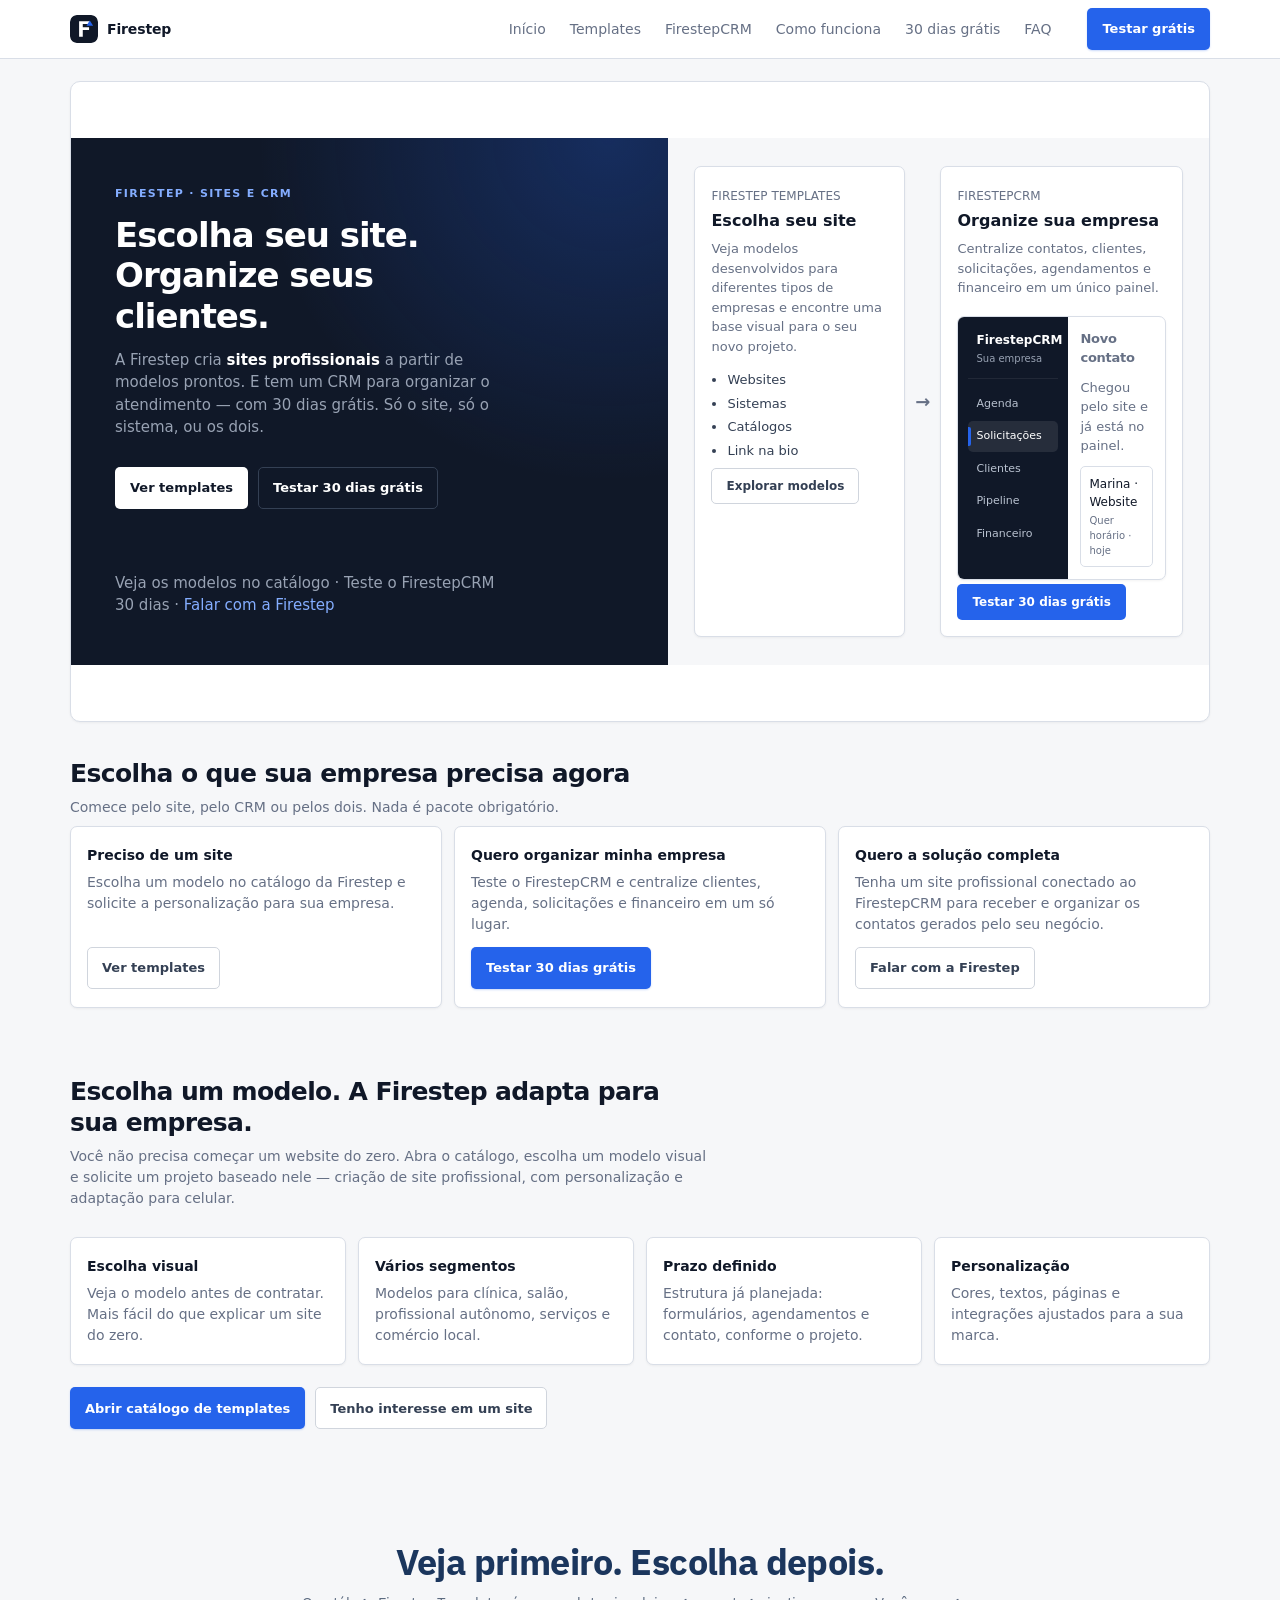
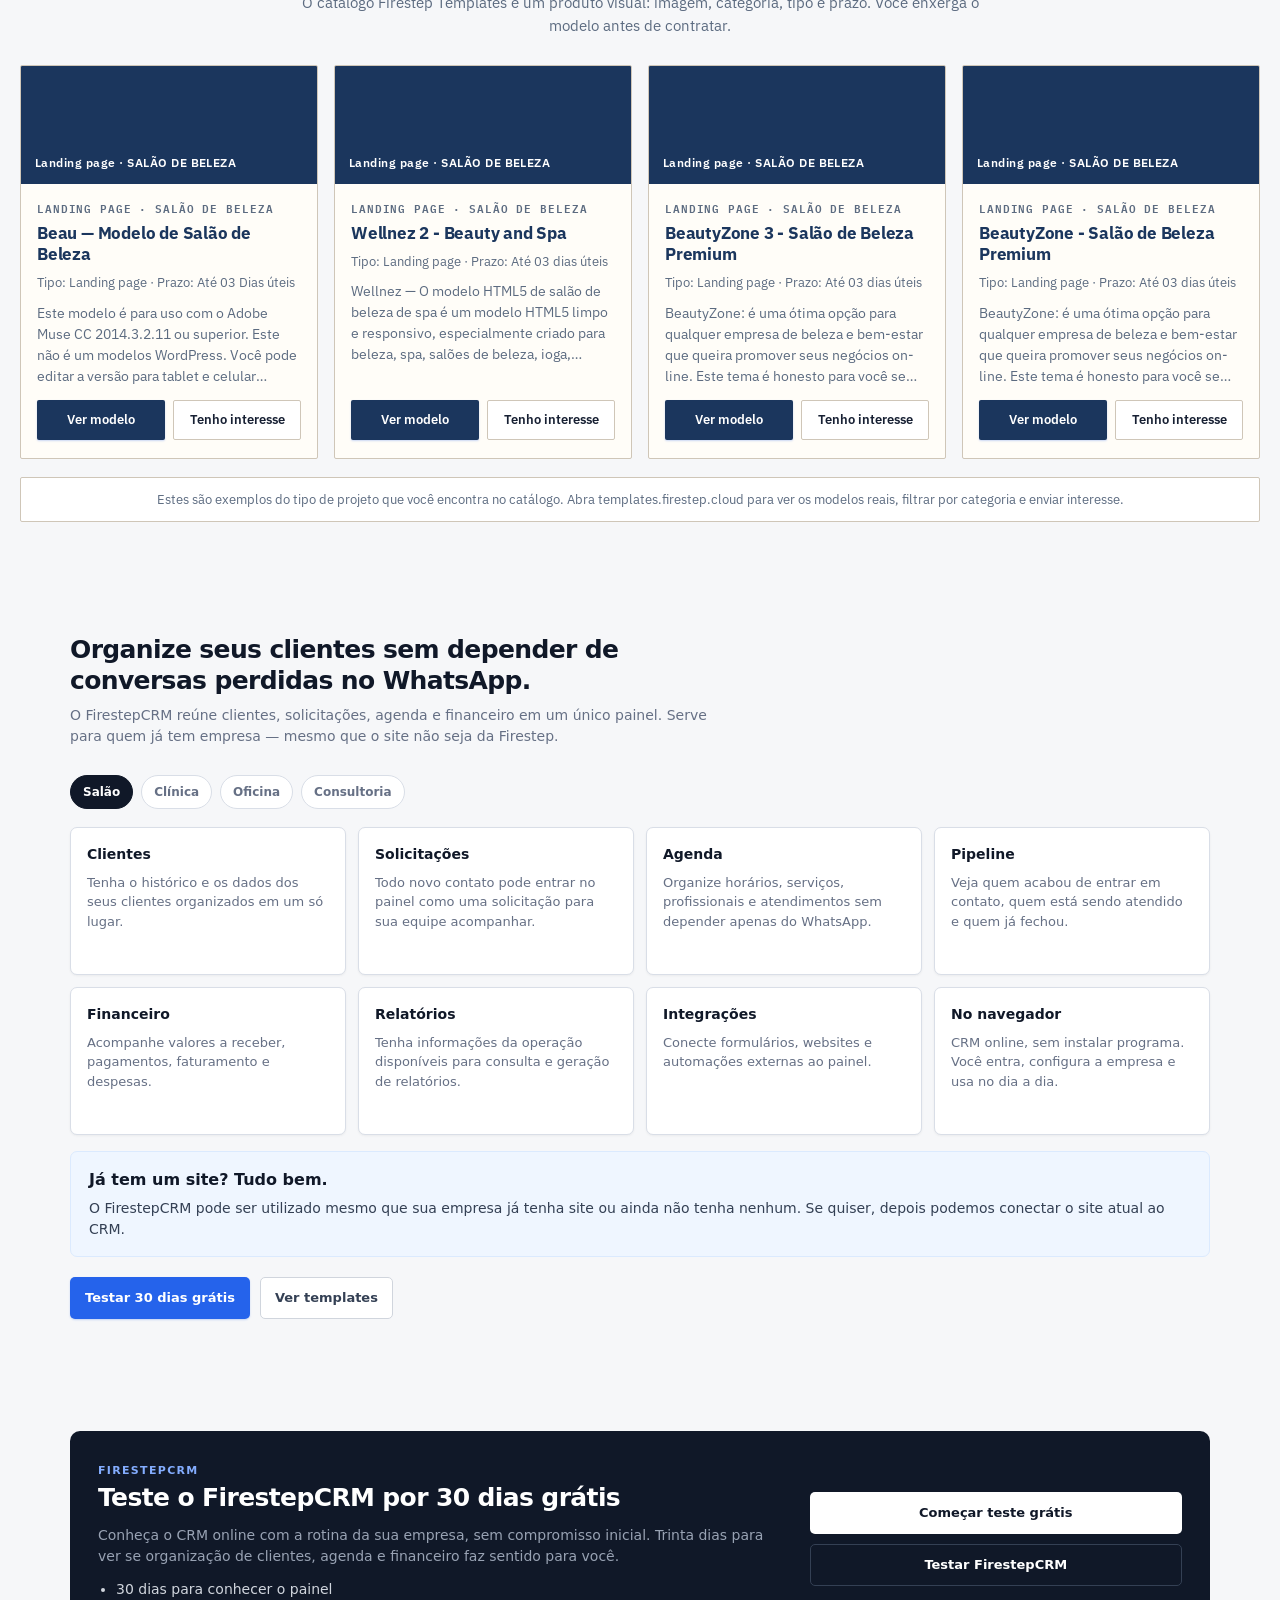
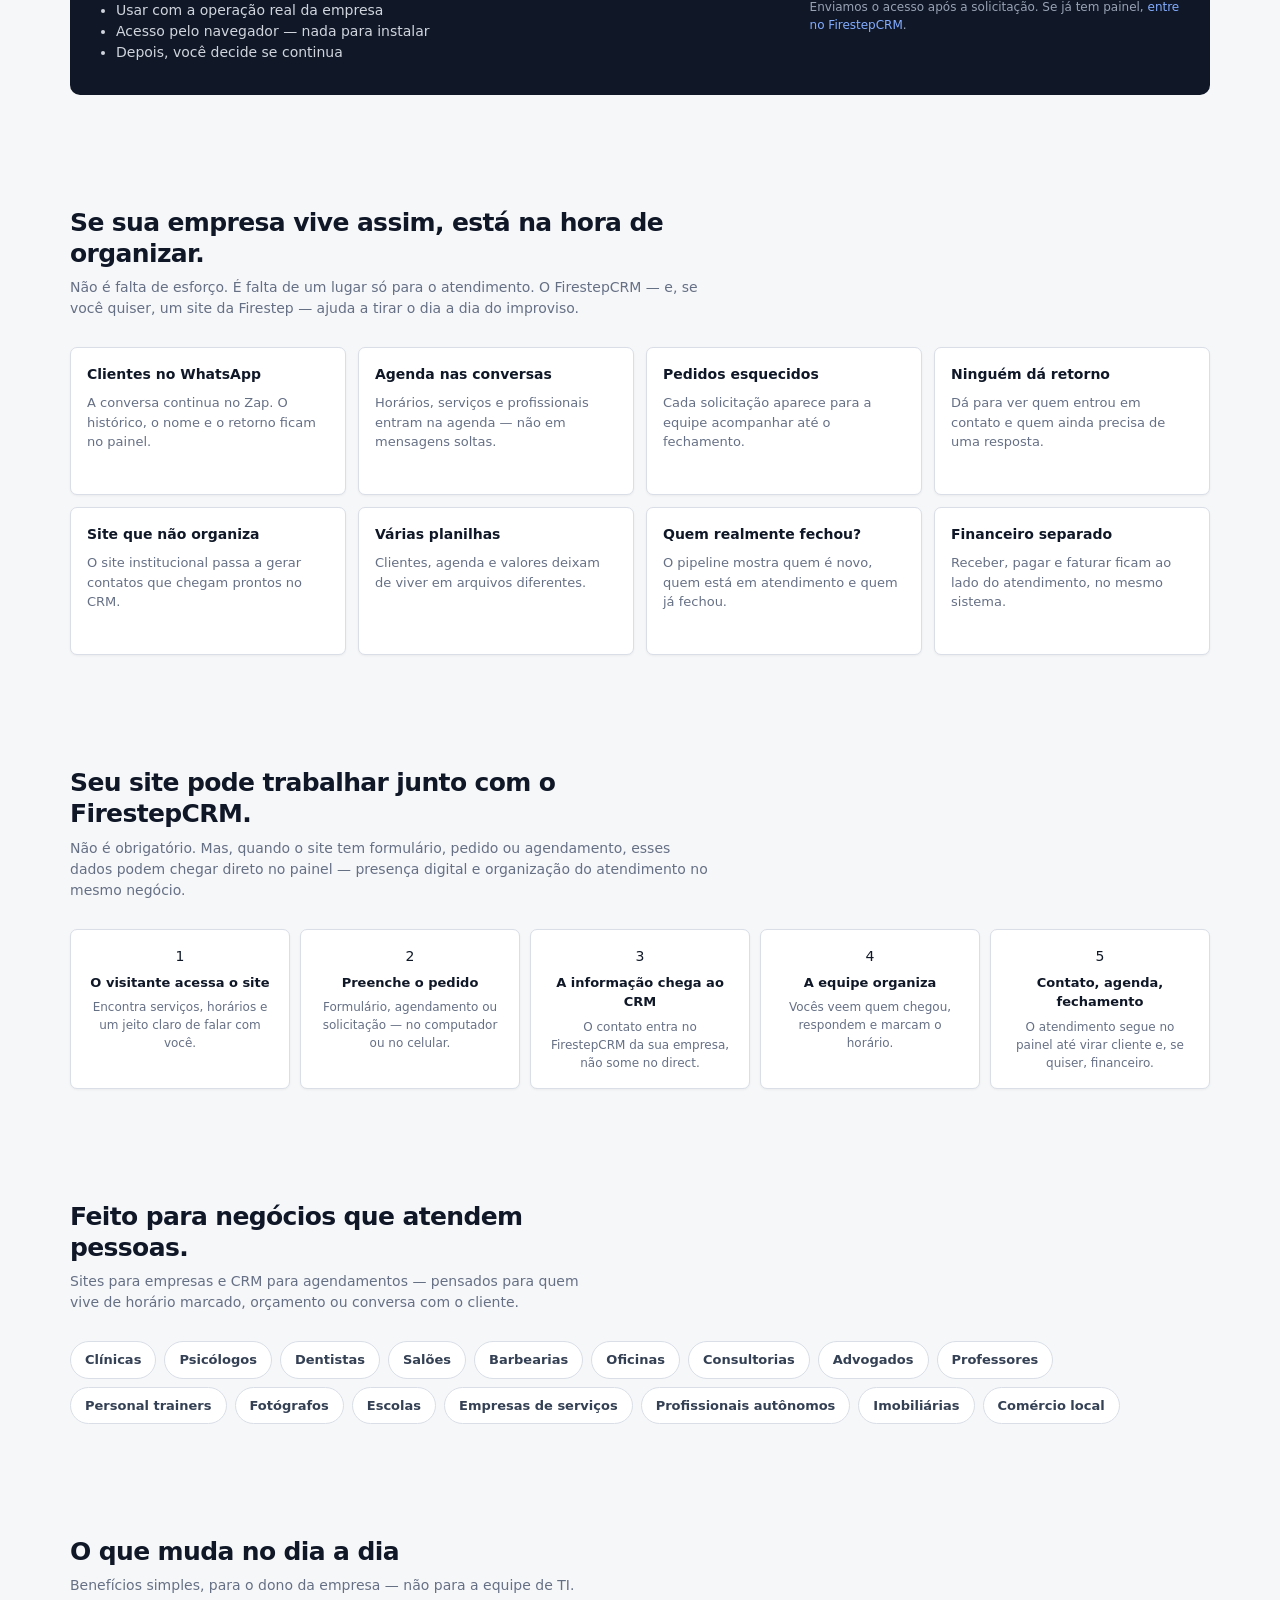
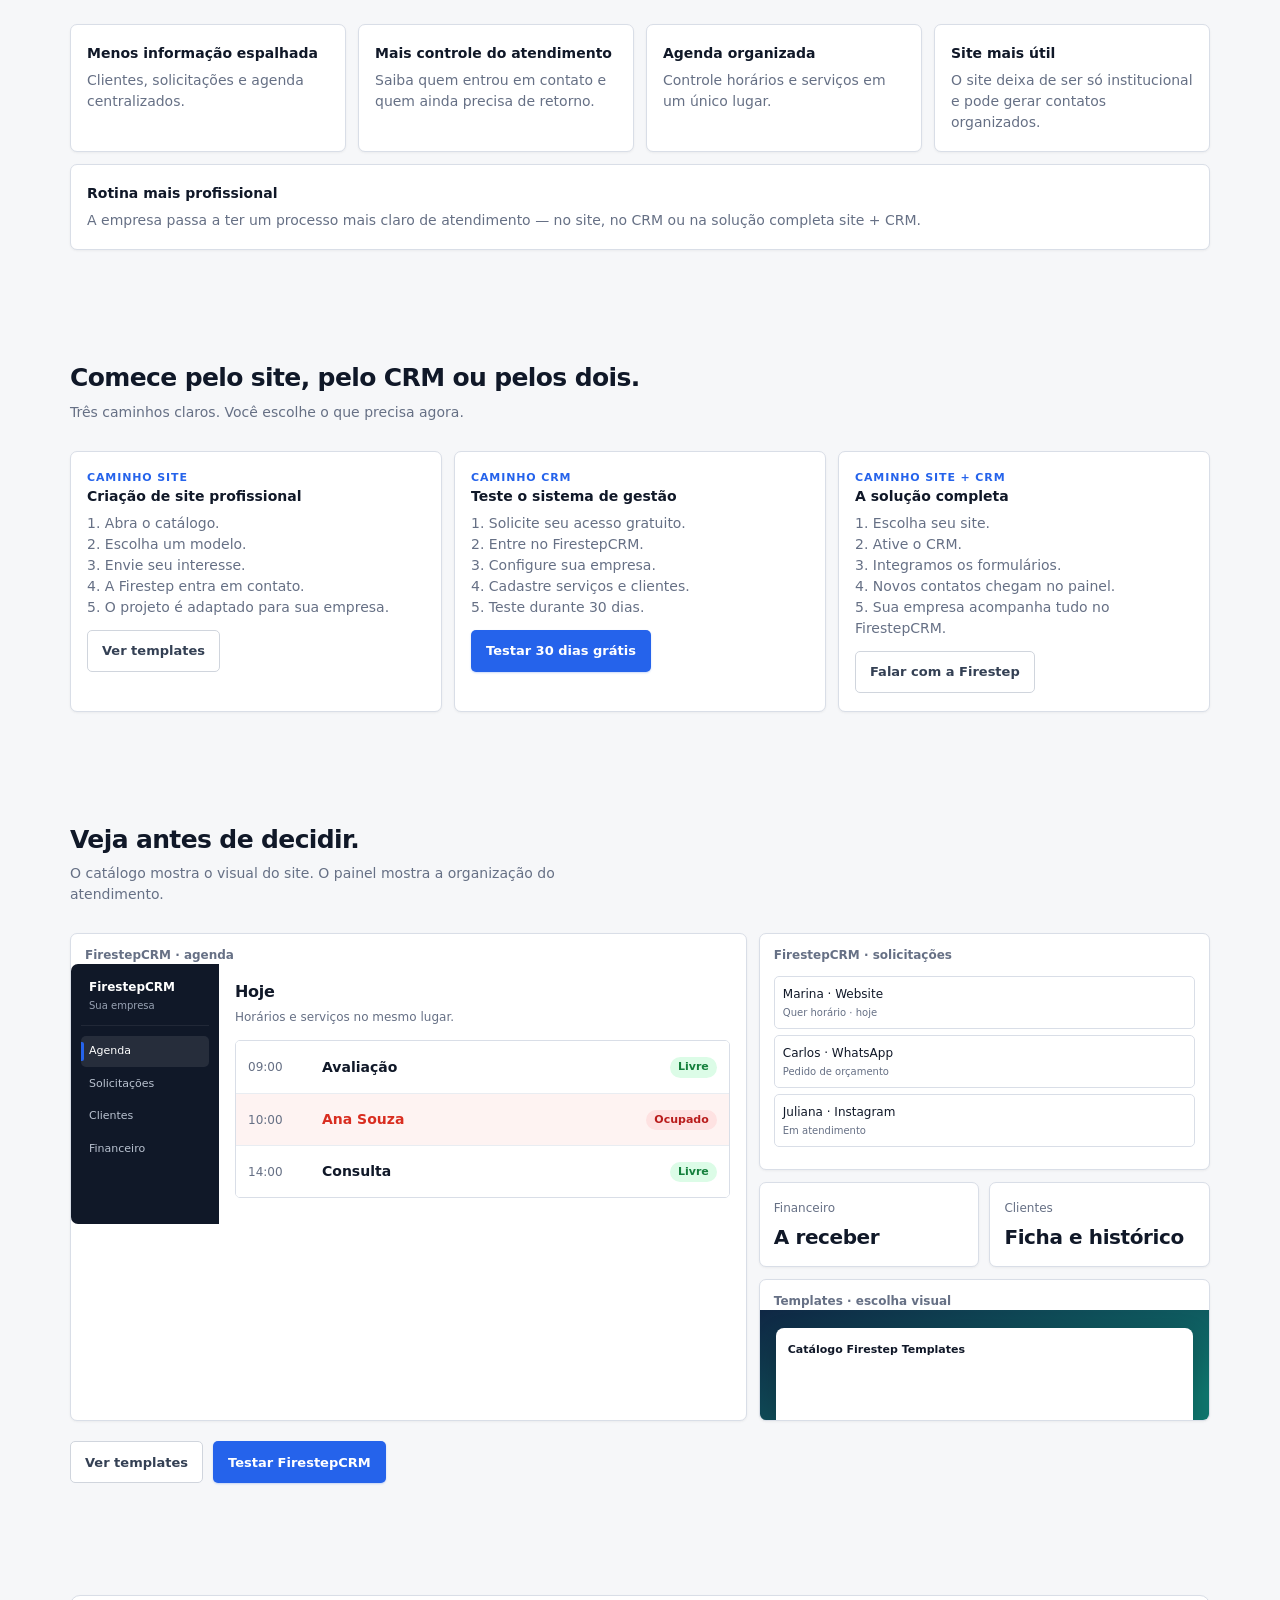
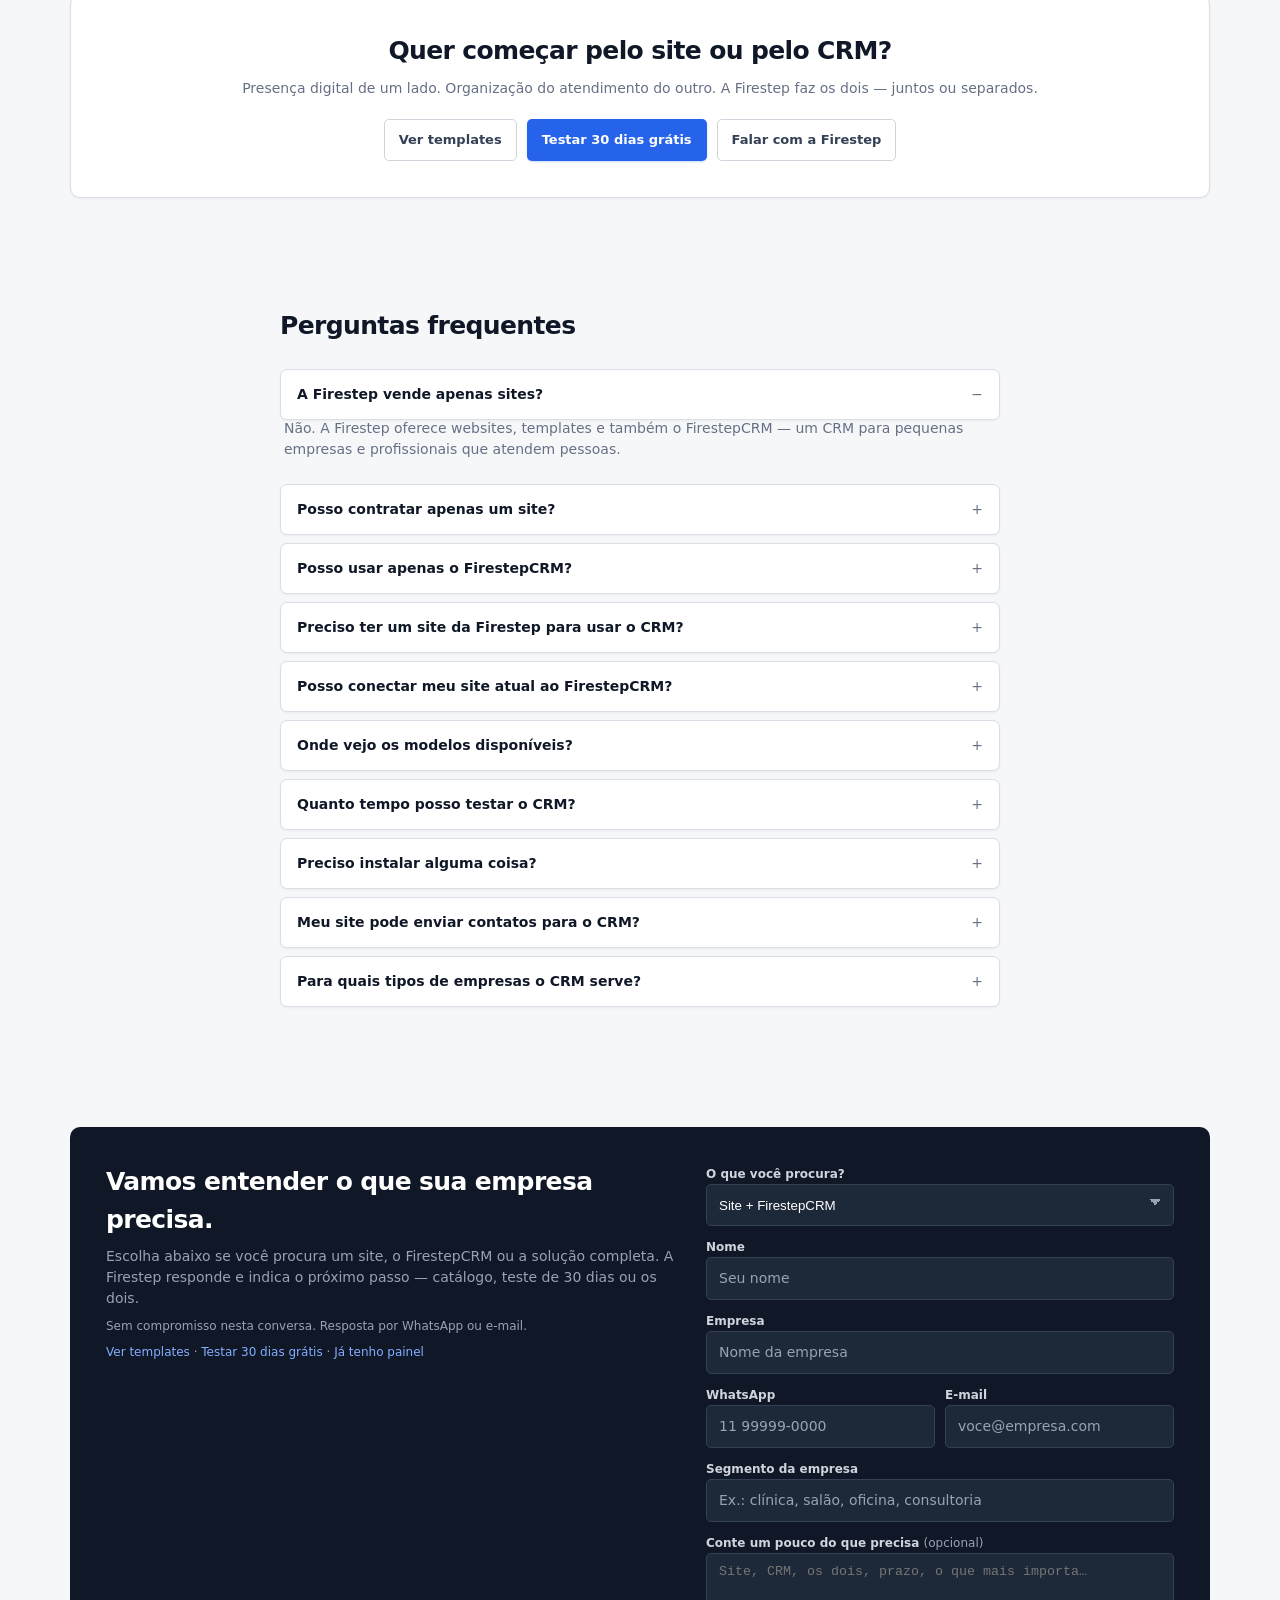
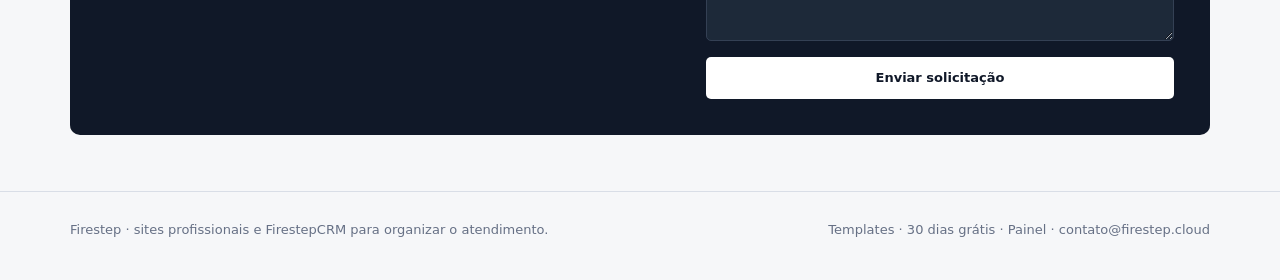
==== commit e5d51292: "Remover os quatro blocos genéricos de tipo de projeto na landing. Co-authored-by: Cursor <cursoragen" ====
--- a/Firestep.cloud/index.html
+++ b/Firestep.cloud/index.html
@@ -199,32 +199,6 @@
           <article class="card">
             <h3>Personalização</h3>
             <p>Cores, textos, páginas e integrações ajustados para a sua marca.</p>
-          </article>
-        </div>
-        <div class="map types">
-          <article>
-            <span class="tag">Website</span>
-            <h3>Website institucional</h3>
-            <p>Para empresas e profissionais que precisam apresentar serviços, autoridade, contato e informações.</p>
-            <a class="btn btn-ghost" href="https://templates.firestep.cloud/" rel="noopener">Ver modelos</a>
-          </article>
-          <article>
-            <span class="tag">Sistema</span>
-            <h3>Sistema</h3>
-            <p>Para projetos que precisam de login, área restrita, agendamento, cadastro ou processos internos.</p>
-            <a class="btn btn-ghost" href="https://templates.firestep.cloud/" rel="noopener">Ver modelos</a>
-          </article>
-          <article>
-            <span class="tag">Catálogo</span>
-            <h3>Catálogo</h3>
-            <p>Para apresentar produtos ou serviços sem necessariamente ter checkout online.</p>
-            <a class="btn btn-ghost" href="https://templates.firestep.cloud/" rel="noopener">Ver modelos</a>
-          </article>
-          <article>
-            <span class="tag">Link na bio</span>
-            <h3>Link na bio</h3>
-            <p>Para centralizar links, produtos, contatos, redes sociais e chamadas comerciais.</p>
-            <a class="btn btn-ghost" href="https://templates.firestep.cloud/" rel="noopener">Ver modelos</a>
           </article>
         </div>
         <div class="sec-actions">
